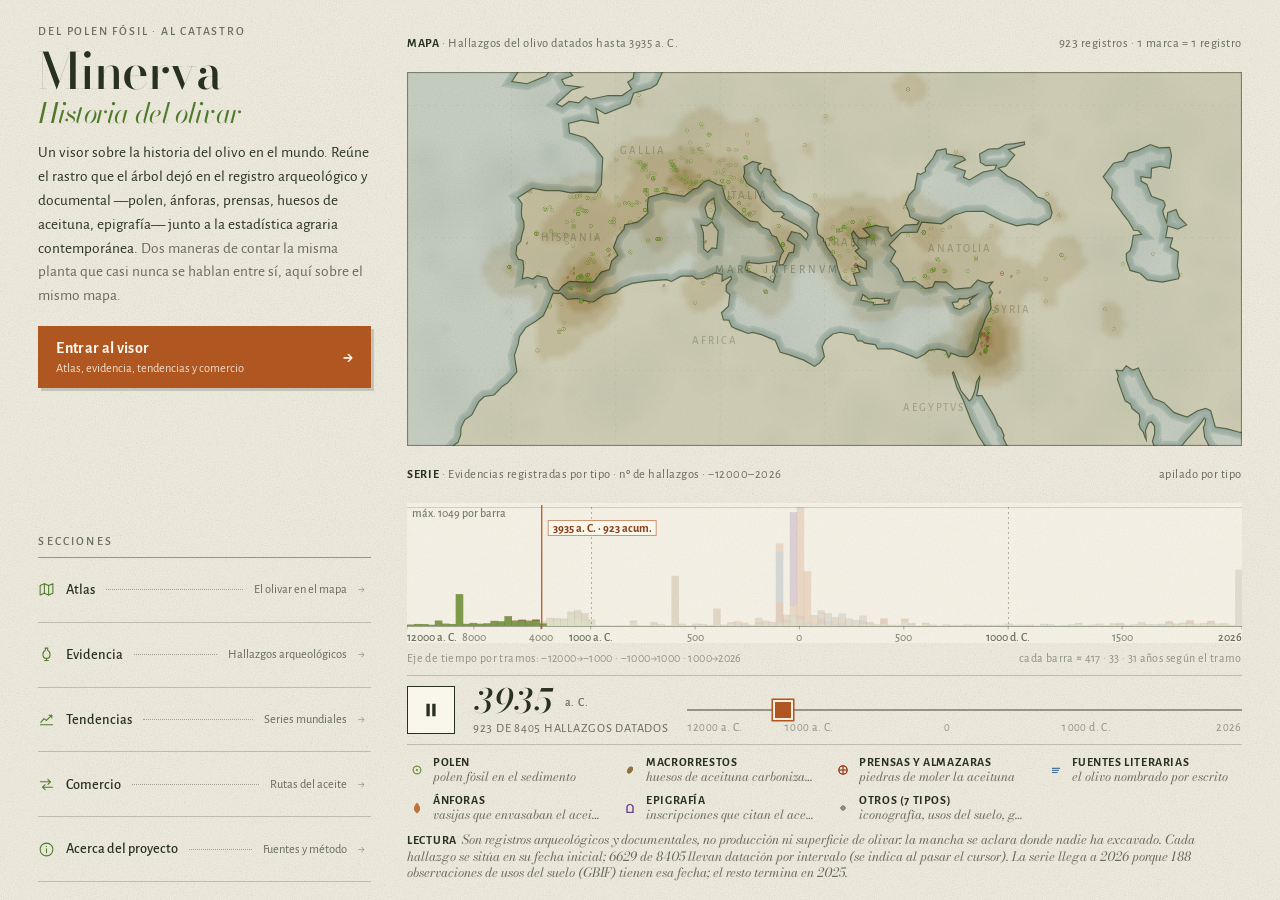
==== index.html @ 72100e59 "Update minerva from OneDrive (sprint visores 2026-09) Co-Authored-By: Claude Opus 5 (1M context) <no" ====
<!DOCTYPE html>
<html lang="es">
<head>
<meta charset="utf-8">
<meta name="viewport" content="width=device-width, initial-scale=1, viewport-fit=cover">
<meta name="robots" content="noindex,nofollow,noarchive">
<meta name="theme-color" content="#f2eee1">
<title>Minerva · Historia del olivar</title>
<link rel="preconnect" href="https://fonts.googleapis.com">
<link rel="preconnect" href="https://fonts.gstatic.com" crossorigin>
<link href="https://fonts.googleapis.com/css2?family=Bodoni+Moda:ital,opsz,wght@0,6..96,400..700;1,6..96,400..700&family=Alegreya+Sans:ital,wght@0,400;0,500;0,700;1,400&display=swap" rel="stylesheet">
<style>
  :root{
    --paper:#f2eee1; --paper2:#f9f6ec;
    --ink:#28311d; --muted:rgba(40,49,29,.68); --faint:rgba(40,49,29,.46);
    --hair:rgba(40,49,29,.22); --hair2:rgba(40,49,29,.44);
    --hoja:#4f7a2a; --oliva-osc:#3c4a1c; --anfora:#b05620; --anfora-dk:#8a3f16; --oro:#c9a227;
    --padx:clamp(18px,3vw,44px); --padt:clamp(14px,2.6vh,30px); --padb:clamp(12px,2vh,22px);
    --display:"Bodoni Moda","Bodoni 72",Didot,"Bodoni MT",Georgia,serif;
    --text:"Alegreya Sans","Gill Sans","Gill Sans MT","Trebuchet MS",Calibri,system-ui,sans-serif;
  }
  *{box-sizing:border-box;border-radius:0}
  html,body{margin:0}
  html{background:var(--paper)}
  body{background:var(--paper);color:var(--ink);font-family:var(--text);font-size:16px;line-height:1.35;
       min-height:100vh;min-height:100dvh;-webkit-font-smoothing:antialiased;-webkit-tap-highlight-color:transparent;
       overflow-x:hidden}
  .paper{position:fixed;inset:0;width:100%;height:100vh;height:100dvh;z-index:0;pointer-events:none}

  /* ── the plate ─────────────────────────────────────────────── */
  .plate{position:relative;z-index:1;min-height:100vh;min-height:100dvh;display:grid;
         grid-template-columns:clamp(300px,26vw,392px) minmax(0,1fr);
         column-gap:clamp(18px,2.8vw,44px);padding:var(--padt) var(--padx) var(--padb)}
  @media (min-width:881px){ .plate{height:100vh;height:100dvh;overflow:hidden} }
  .col{grid-column:1;display:grid;grid-template-rows:auto auto 1fr;row-gap:clamp(12px,2vh,22px);min-height:0}
  .scene-col{grid-column:2;display:grid;grid-template-rows:auto minmax(0,1fr) auto auto auto auto;row-gap:clamp(5px,.9vh,10px);min-height:0}

  .rise{opacity:0;transform:translateY(6px);transition:opacity .55s ease,transform .7s cubic-bezier(.2,.7,.2,1)}
  body.ready .rise{opacity:1;transform:none}
  .rise.d1{transition-delay:.08s}.rise.d2{transition-delay:.16s}.rise.d3{transition-delay:.24s}

  .kicker{font-weight:500;letter-spacing:.15em;text-transform:uppercase;font-size:12px;color:var(--muted);margin:0 0 .7em}
  .kicker i{font-style:normal;color:var(--anfora)}
  h1.title{font-family:var(--display);font-weight:500;font-size:clamp(2.05rem,3.9vw,3.5rem);line-height:.95;
           letter-spacing:-.014em;margin:0;font-variation-settings:"opsz" 96}
  h1.title em{display:block;font-style:italic;font-weight:400;color:var(--hoja);font-size:.56em;line-height:1.04;margin-top:.14em}
  .lede{font-size:clamp(.93rem,1.2vw,1.1rem);line-height:1.55;margin:.85em 0 0;color:var(--ink)}
  .lede .only-wide{color:var(--muted)}

  /* ── the way in: one big door, then the index ───────────────── */
  .cta{display:flex;align-items:center;justify-content:space-between;gap:14px;min-height:56px;
       padding:12px 18px;background:var(--anfora);color:#fbf7ec;text-decoration:none;
       font-weight:600;font-size:clamp(1rem,1.2vw,1.15rem);letter-spacing:.02em;
       box-shadow:3px 3px 0 rgba(40,49,29,.18);transition:background .16s,transform .16s}
  .cta i{font-style:normal;font-size:1.2em;transition:transform .16s}
  .cta:hover,.cta:focus-visible{background:var(--anfora-dk);outline:none}
  .cta:hover i{transform:translateX(3px)}
  .cta:focus-visible{outline:2px solid var(--ink);outline-offset:2px}
  .cta small{display:block;font-weight:400;font-size:.78em;opacity:.85;letter-spacing:0}
  .entrada{min-height:0;display:flex;flex-direction:column;justify-content:flex-end}
  .entrada h2{margin:0 0 8px;font-family:var(--text);font-weight:500;font-size:12px;letter-spacing:.18em;text-transform:uppercase;color:var(--muted)}
  .idx{display:block;border-top:1px solid var(--hair2)}
  .idx a{display:grid;grid-template-columns:17px auto minmax(14px,1fr) auto 13px;align-items:center;gap:11px;
         min-height:clamp(46px,7.2vh,68px);padding:6px 0;color:var(--ink);text-decoration:none;
         border-bottom:1px solid var(--hair);transition:color .16s,padding-left .16s}
  .idx a svg{width:17px;height:17px;stroke:var(--hoja);fill:none;stroke-width:1.5;stroke-linecap:round;stroke-linejoin:round}
  .idx a b{font-weight:500;font-size:clamp(.9rem,1.02vw,1rem);line-height:1.2}
  .idx a s{text-decoration:none;font-weight:400;font-size:12.5px;color:var(--muted);line-height:1.2;text-align:right;white-space:nowrap}
  .idx a u{display:block;height:0;text-decoration:none;border-bottom:1px dotted var(--hair2);opacity:.85}
  .idx a i{font-style:normal;color:var(--hair2);font-size:13px;line-height:1;transition:color .16s,transform .16s}
  .idx a:hover,.idx a:focus-visible{color:var(--anfora);padding-left:5px;outline:none}
  .idx a:hover i{color:var(--anfora);transform:translateX(2px)}
  .idx a:focus-visible{outline:2px solid var(--anfora);outline-offset:2px}

  /* ── the scene: map + series, one canvas ────────────────────── */
  .cap{display:flex;justify-content:space-between;align-items:baseline;gap:12px;min-height:16px;
       font-size:12.5px;letter-spacing:.04em;color:var(--muted);line-height:1.25}
  .cap b{font-weight:600;color:var(--ink);letter-spacing:.06em;text-transform:uppercase;font-size:12px}
  .cap .r{white-space:nowrap;font-variant-numeric:tabular-nums}
  .cap .fix{color:var(--anfora);font-weight:600}
  .scene{position:relative;min-height:0;display:grid;grid-template-rows:minmax(0,1fr) auto auto;row-gap:clamp(5px,.9vh,10px)}
  .scene canvas{position:absolute;inset:0;width:100%;height:100%;display:block;pointer-events:none;mix-blend-mode:multiply}
  .mapbox{position:relative;min-height:0;cursor:crosshair;touch-action:pan-y;z-index:1}
  .mapbox:focus-visible{outline:2px solid var(--anfora);outline-offset:-2px}
  .histbox{position:relative;height:clamp(104px,15.5vh,150px);cursor:crosshair;touch-action:pan-y;z-index:1}
  .axisnote{margin:0;font-size:12px;letter-spacing:.03em;color:var(--faint);line-height:1.3;display:flex;justify-content:space-between;gap:12px;flex-wrap:wrap}

  /* ── the rule of time ───────────────────────────────────────── */
  .timebar{display:grid;grid-template-columns:48px auto minmax(0,1fr);align-items:center;column-gap:clamp(12px,1.4vw,22px);
           border-top:1px solid var(--hair);padding-top:clamp(6px,1vh,10px)}
  .play{width:48px;height:48px;border:1.5px solid var(--ink);background:var(--paper2);color:var(--ink);cursor:pointer;
        display:grid;place-items:center;padding:0;transition:background .15s,color .15s}
  .play svg{width:20px;height:20px;fill:currentColor}
  .play:hover,.play:focus-visible{background:var(--ink);color:var(--paper);outline:none}
  .play:focus-visible{outline:2px solid var(--anfora);outline-offset:2px}
  .play .ic-pause{display:none}
  body.playing .play .ic-play{display:none}
  body.playing .play .ic-pause{display:block}
  .clock{line-height:1;min-width:0}
  .clock .yr{font-family:var(--display);font-weight:500;font-style:italic;font-size:clamp(1.7rem,2.6vw,2.7rem);
             color:var(--ink);font-variation-settings:"opsz" 72;display:block;font-variant-numeric:tabular-nums;white-space:nowrap}
  .clock .yr small{font-style:normal;font-family:var(--text);font-weight:500;font-size:max(.34em,12px);letter-spacing:.08em;margin-left:.3em;color:var(--muted);vertical-align:.55em}
  .clock .n{display:block;font-size:12.5px;letter-spacing:.06em;text-transform:uppercase;color:var(--muted);margin-top:5px;white-space:nowrap;font-variant-numeric:tabular-nums}
  .slider{position:relative;height:48px;display:grid;align-items:center;min-width:0}
  input[type=range]{-webkit-appearance:none;appearance:none;width:100%;height:44px;background:transparent;margin:0;cursor:pointer;outline:none}
  input[type=range]::-webkit-slider-runnable-track{height:2px;background:var(--hair2)}
  input[type=range]::-moz-range-track{height:2px;background:var(--hair2)}
  input[type=range]::-webkit-slider-thumb{-webkit-appearance:none;width:20px;height:20px;margin-top:-9px;background:var(--anfora);border:2px solid var(--paper);box-shadow:0 0 0 1.5px var(--anfora);cursor:grab}
  input[type=range]::-moz-range-thumb{width:16px;height:16px;background:var(--anfora);border:2px solid var(--paper);box-shadow:0 0 0 1.5px var(--anfora);cursor:grab}
  input[type=range]:focus-visible::-webkit-slider-thumb{box-shadow:0 0 0 3px var(--ink)}
  .slider .tk{position:absolute;left:0;right:0;bottom:1px;height:12px;pointer-events:none;font-size:12px;color:var(--faint);letter-spacing:.03em;font-variant-numeric:tabular-nums}
  .slider .tk span{position:absolute;transform:translateX(-50%);white-space:nowrap;line-height:1}
  .slider .tk span:first-child{transform:none}
  .slider .tk span:last-child{transform:translateX(-100%)}

  /* ── the key ────────────────────────────────────────────────── */
  .key{display:grid;grid-template-columns:repeat(4,minmax(0,1fr));gap:clamp(4px,.7vh,8px) clamp(10px,1.4vw,22px);
       border-top:1px solid var(--hair);padding-top:clamp(6px,1vh,10px)}
  .ky{display:grid;grid-template-columns:18px minmax(0,1fr);grid-template-rows:auto auto;column-gap:7px;align-items:center;
      min-width:0;cursor:pointer;padding:2px 4px 2px 2px;margin:-2px -4px -2px -2px;border:1px solid transparent;
      transition:border-color .15s,background .15s;min-height:34px;user-select:none}
  .ky canvas{width:18px;height:18px;grid-column:1;grid-row:1 / span 2;display:block}
  .ky b{grid-column:2;grid-row:1;font-weight:600;font-size:12px;letter-spacing:.05em;text-transform:uppercase;color:var(--ink);
        line-height:1.25;white-space:nowrap;overflow:hidden;text-overflow:ellipsis;transition:color .15s}
  .ky em{grid-column:2;grid-row:2;font-family:var(--display);font-style:italic;font-weight:400;font-size:clamp(.78rem,.9vw,.88rem);
         color:var(--muted);line-height:1.2;font-variation-settings:"opsz" 11;white-space:nowrap;overflow:hidden;text-overflow:ellipsis}
  .ky:hover b,.ky.fix b{color:var(--anfora)}
  .ky.fix{border-color:var(--anfora);background:rgba(176,86,32,.07)}
  .ky.dim{opacity:.42}
  .ky:focus-visible{outline:2px solid var(--anfora);outline-offset:1px}
  .note{margin:0;font-family:var(--display);font-style:italic;font-weight:400;font-size:clamp(.8rem,.9vw,.9rem);
        color:var(--muted);line-height:1.3;font-variation-settings:"opsz" 11}
  .note b{font-style:normal;font-family:var(--text);font-weight:600;font-size:12px;letter-spacing:.06em;text-transform:uppercase;color:var(--ink);margin-right:.4em}

  /* ── the card that reads what the cursor is over ────────────── */
  .tip{position:fixed;z-index:9;pointer-events:none;max-width:min(272px,78vw);background:rgba(249,246,236,.98);border:1px solid var(--hair2);
       padding:8px 11px 9px;box-shadow:2px 2px 0 rgba(40,49,29,.09);opacity:0;transition:opacity .12s ease;top:0;left:0;will-change:transform}
  .tip.on{opacity:1}
  .tip .tn{display:flex;align-items:center;gap:6px;font-weight:600;font-size:12.5px;letter-spacing:.06em;text-transform:uppercase;color:var(--ink);line-height:1.2}
  .tip .tn i{width:10px;height:10px;display:inline-block;flex:none}
  .tip.plain .tn{text-transform:none;letter-spacing:.02em;font-size:13px}
  .tip .tf{display:block;font-family:var(--display);font-style:italic;font-size:1.12rem;line-height:1.15;margin-top:4px;color:var(--oliva-osc);font-variation-settings:"opsz" 24}
  .tip .td{display:block;font-size:12.5px;color:var(--muted);margin-top:4px;line-height:1.32}
  .tip .tx{display:block;font-size:12px;color:var(--anfora);margin-top:5px;letter-spacing:.04em}

  .cta-fixed{display:none}
  .hint{margin:0;font-size:12px;letter-spacing:.08em;text-transform:uppercase;color:var(--faint);white-space:nowrap;
        opacity:0;transition:opacity .6s ease .3s}
  body.done .hint{opacity:1}
  body.touched .hint{opacity:0;transition:opacity .25s ease}

  /* ── the phone: title, scene, time, a fixed door, the index ─── */
  @media (max-width:880px){
    body{overflow-x:hidden;overflow-y:auto}
    .plate{display:grid;grid-template-columns:minmax(0,1fr);height:auto;row-gap:0;
           padding:calc(var(--padt) + env(safe-area-inset-top,0px)) 16px calc(88px + env(safe-area-inset-bottom,0px))}
    .col,.scene-col{display:contents}
    header{order:1;margin-bottom:12px}
    #capmap{order:2}.scene{order:3}.axisnote{order:4}.timebar{order:5}.key{order:6}.note{order:7}.entrada{order:8}
    h1.title{font-size:clamp(1.9rem,8.4vw,2.6rem)}
    .lede{font-size:.9rem;line-height:1.42;margin-top:.5em}
    .only-wide{display:none}
    .cta{display:none}
    .cta-fixed{display:flex;position:fixed;left:0;right:0;bottom:0;z-index:8;margin:0;
               padding:10px 16px calc(10px + env(safe-area-inset-bottom,0px));background:linear-gradient(rgba(242,238,225,0),var(--paper) 40%)}
    .cta-fixed a{flex:1;display:flex;align-items:center;justify-content:space-between;min-height:52px;padding:12px 18px;
                 background:var(--anfora);color:#fbf7ec;text-decoration:none;font-weight:600;font-size:1.05rem;box-shadow:3px 3px 0 rgba(40,49,29,.18)}
    .cta-fixed a:focus-visible{outline:2px solid var(--ink);outline-offset:2px}
    .scene{display:block;min-height:52vh}
    .mapbox{height:37vh;min-height:230px}
    .histbox{height:15vh;min-height:96px;margin-top:6px}
    .cap{margin:6px 0 4px}
    .cap .r{white-space:normal}
    .timebar{grid-template-columns:48px auto;grid-template-rows:auto auto;margin-top:10px}
    .timebar .slider{grid-column:1 / span 2}
    .clock .yr{font-size:1.9rem}
    .key{grid-template-columns:repeat(2,minmax(0,1fr));gap:4px 10px;margin-top:8px}
    .ky{min-height:44px}
    .entrada{margin-top:18px}
    .entrada h2{display:block}
    .idx a{min-height:46px;padding:4px 0;grid-template-columns:17px 1fr 13px}
    .idx a s,.idx a u{display:none}
    .hint{display:none}
    .slider .tk span.mid{display:none}
    .cap{display:block}
    .cap .r{display:block;margin-top:2px}
  }
  @media (max-height:560px) and (min-width:881px){
    .kicker{display:none}
    h1.title{font-size:clamp(1.5rem,4.4vh,2.1rem)}
    .lede{font-size:.82rem;line-height:1.34}
    .idx a{min-height:34px;padding:3px 0;grid-template-columns:17px 1fr 13px}
    .idx a s,.idx a u{display:none}
    .histbox{height:84px}
    .note{display:none}
  }
  @media (prefers-reduced-motion:reduce){
    .rise,.tip,.hint,.cta,.ky{transition:none}
  }
</style>
</head>
<body>

<svg class="paper" aria-hidden="true" xmlns="http://www.w3.org/2000/svg">
  <defs>
    <filter id="grain" x="0" y="0" width="100%" height="100%" color-interpolation-filters="sRGB">
      <feTurbulence type="fractalNoise" baseFrequency="0.88" numOctaves="2" seed="33" stitchTiles="stitch" result="n"/>
      <feColorMatrix in="n" type="saturate" values="0" result="g"/>
      <feComponentTransfer in="g"><feFuncA type="linear" slope="0.16"/></feComponentTransfer>
    </filter>
  </defs>
  <rect width="100%" height="100%" fill="#f2eee1"/>
  <rect width="100%" height="100%" filter="url(#grain)"/>
</svg>

<main class="plate">
  <div class="col">
    <header>
      <p class="kicker rise">Del polen fósil <i>·</i> al catastro</p>
      <h1 class="title rise">Minerva<em>Historia del olivar</em></h1>
      <p class="lede rise d1">Un visor sobre la historia del olivo en el mundo. Reúne el rastro que el árbol dejó en el registro arqueológico y documental &mdash;polen, ánforas, prensas, huesos de aceituna, epigrafía&mdash; junto a la estadística agraria contemporánea.<span class="only-wide"> Dos maneras de contar la misma planta que casi nunca se hablan entre sí, aquí sobre el mismo mapa.</span></p>
    </header>

    <a class="cta rise d1" href="visor.html" id="cta"><span>Entrar al visor<small>Atlas, evidencia, tendencias y comercio</small></span><i aria-hidden="true">&#8594;</i></a>

    <nav class="entrada rise d2" aria-label="Secciones del visor">
      <h2>Secciones</h2>
      <div class="idx">
        <a href="visor.html?v=atlas">
          <svg viewBox="0 0 24 24" aria-hidden="true"><path d="M9 4 3 6.4v13.2L9 17.2l6 2.4 6-2.4V4l-6 2.4z"/><path d="M9 4v13.2M15 6.4v13.2"/></svg>
          <b>Atlas</b><u aria-hidden="true"></u><s>El olivar en el mapa</s><i aria-hidden="true">&#8594;</i></a>
        <a href="visor.html?v=evidence">
          <svg viewBox="0 0 24 24" aria-hidden="true"><path d="M10 3h4l-.6 2.6C15.6 7 17 9.3 17 11.9c0 3.2-2.2 5.6-5 5.6s-5-2.4-5-5.6c0-2.6 1.4-4.9 3.6-6.3z"/><path d="M9.4 20.6h5.2"/><path d="M12 17.5v3.1"/></svg>
          <b>Evidencia</b><u aria-hidden="true"></u><s>Hallazgos arqueológicos</s><i aria-hidden="true">&#8594;</i></a>
        <a href="visor.html?v=trend">
          <svg viewBox="0 0 24 24" aria-hidden="true"><path d="M3.5 19.5h17"/><path d="M4 16l4.5-5.2 3.4 2.6L19.5 6"/><path d="M15.6 6h3.9v3.9"/></svg>
          <b>Tendencias</b><u aria-hidden="true"></u><s>Series mundiales</s><i aria-hidden="true">&#8594;</i></a>
        <a href="visor.html?v=bilateral">
          <svg viewBox="0 0 24 24" aria-hidden="true"><path d="M3.5 8.2h14"/><path d="M14 4.7l3.5 3.5L14 11.7"/><path d="M20.5 15.8h-14"/><path d="M10 12.3 6.5 15.8 10 19.3"/></svg>
          <b>Comercio</b><u aria-hidden="true"></u><s>Rutas del aceite</s><i aria-hidden="true">&#8594;</i></a>
        <a href="visor.html?about=1">
          <svg viewBox="0 0 24 24" aria-hidden="true"><circle cx="12" cy="12" r="9"/><path d="M12 11v5.5M12 7.6h.01"/></svg>
          <b>Acerca del proyecto</b><u aria-hidden="true"></u><s>Fuentes y método</s><i aria-hidden="true">&#8594;</i></a>
      </div>
    </nav>
  </div>

  <div class="scene-col">
    <p class="cap" id="capmap"><span><b>Mapa</b> · <span id="capmap-t">Hallazgos del olivo datados hasta 12000 a. C.</span></span><span class="r" id="capmap-r">1 marca = 1 registro</span></p>
    <div class="scene" id="scene">
      <canvas id="c" aria-hidden="true"></canvas>
      <div class="mapbox" id="mapbox" tabindex="0" role="img" aria-label="Mapa del Mediterráneo con los hallazgos arqueológicos del olivo datados hasta el año seleccionado"></div>
      <p class="cap" id="caphist"><span><b>Serie</b> · <span id="caphist-t">Evidencias registradas por tipo · nº de hallazgos · −12000–2026</span></span><span class="r" id="caphist-r">apilado por tipo</span></p>
      <div class="histbox" id="histbox" role="img" aria-label="Histograma de hallazgos por tipo a lo largo del tiempo"></div>
    </div>
    <p class="axisnote"><span id="axisnote-l">Eje de tiempo por tramos: −12000→−1000 · −1000→1000 · 1000→2026</span><span id="axisnote-r"></span></p>
    <div class="timebar">
      <button class="play" id="play" type="button" aria-label="Reproducir o pausar el recorrido por el tiempo">
        <svg class="ic-play" viewBox="0 0 24 24" aria-hidden="true"><path d="M7 4.5v15l12-7.5z"/></svg>
        <svg class="ic-pause" viewBox="0 0 24 24" aria-hidden="true"><path d="M6.5 4.5h4v15h-4zM13.5 4.5h4v15h-4z"/></svg>
      </button>
      <div class="clock" aria-live="off">
        <span class="yr" id="yr">12000 <small>a. C.</small></span>
        <span class="n" id="cnt">0 hallazgos datados</span>
      </div>
      <div class="slider">
        <input type="range" id="range" min="0" max="2000" step="1" value="0" aria-label="Año">
        <div class="tk" id="ticks" aria-hidden="true"></div>
      </div>
    </div>
    <div class="key" id="key" role="list" aria-label="Tipos de evidencia"></div>
    <p class="note" id="note"></p>
  </div>
</main>

<div class="cta-fixed"><a href="visor.html">Entrar al visor <span aria-hidden="true">&#8594;</span></a></div>
<div class="tip" id="tip" aria-hidden="true"><span class="tn"><i></i><span></span></span><span class="tf"></span><span class="td"></span><span class="tx"></span></div>

<script src="portada/minerva-ev6.js"></script>
<script src="portada/minerva-ev6-sites.js"></script>
<script>
(function(){
'use strict';
var body=document.body, $=function(id){ return document.getElementById(id); };
requestAnimationFrame(function(){ body.classList.add('ready'); });
var E=window.MINERVA_EV6, SITES=window.MINERVA_EV6_SITES||[];
if(!E||!E.enc){ body.classList.add('done'); return; }

/* ---------- helpers ---------- */
var TAU=Math.PI*2, NF=new Intl.NumberFormat('es-ES');
function clamp01(v){ return v<0?0:v>1?1:v; }
function yrTxt(y){ y=Math.round(y); return y<0?(-y)+' a. C.':y===0?'año 0':y+' d. C.'; }
function yrHtml(y){ y=Math.round(y); return (y<0?-y:y)+' <small>'+(y<0?'a. C.':'d. C.')+'</small>'; }
function rangeTxt(a,b){ if(a===b) return yrTxt(a); if((a<0)===(b<0)) return 'entre '+Math.abs(a)+' y '+yrTxt(b); return 'entre '+yrTxt(a)+' y '+yrTxt(b); }
function hex(h){ return [parseInt(h.substr(1,2),16),parseInt(h.substr(3,2),16),parseInt(h.substr(5,2),16)]; }
function rgba(c,a){ return 'rgba('+c[0]+','+c[1]+','+c[2]+','+a.toFixed(3)+')'; }
var SEED=33;
function mulberry(s){var a=s>>>0;return function(){a=(a+0x6D2B79F5)>>>0;var t=a;t=Math.imul(t^(t>>>15),t|1);t^=t+Math.imul(t^(t>>>7),t|61);return((t^(t>>>14))>>>0)/4294967296;};}
function hash2(ix,iy){var h=Math.imul(ix,374761393)^Math.imul(iy,668265263)^Math.imul(SEED+1,1442695041);h=Math.imul(h^(h>>>13),1274126177);return((h^(h>>>16))>>>0)/4294967296;}
function sm(t){return t*t*(3-2*t);}
function noise2(x,y){var ix=Math.floor(x),iy=Math.floor(y),fx=x-ix,fy=y-iy;var a=hash2(ix,iy),b=hash2(ix+1,iy),c=hash2(ix,iy+1),d=hash2(ix+1,iy+1);var ux=sm(fx),uy=sm(fy);return (a*(1-ux)+b*ux)*(1-uy)+(c*(1-ux)+d*ux)*uy;}

/* ---------- decode the finds (sorted by first date) ---------- */
var B36='0123456789abcdefghijklmnopqrstuvwxyz', IDX={};
for(var bi=0;bi<36;bi++) IDX[B36.charAt(bi)]=bi;
var STR=E.enc.data, REC=E.enc.rec, NP=STR.length/REC|0;
function dec(at,w){ var v=0; for(var i=0;i<w;i++) v=v*36+IDX[STR.charAt(at+i)]; return v; }
var pT=new Uint8Array(NP), pLo=new Float32Array(NP), pLa=new Float32Array(NP), pY0=new Int32Array(NP), pY1=new Int32Array(NP), pS=new Int32Array(NP), pC=new Int16Array(NP);
for(var i=0;i<NP;i++){
  var o=i*REC;
  pT[i]=dec(o,1); pLo[i]=dec(o+1,2)/10+E.win[0]; pLa[i]=dec(o+3,2)/10+E.win[2];
  pY0[i]=dec(o+5,3)-12000; pY1[i]=dec(o+8,3)-12000; pS[i]=dec(o+11,3);
  pC[i]=(STR.substr(o+14,2)==='zz')?-1:dec(o+14,2);
}
var TY=E.types, NT=TY.length, TCOL=TY.map(function(t){ return hex(t.color); });
var Y0=E.date_min, Y1=E.date_max;
var GLOSS={pollen:'polen fósil en el sedimento',amphora:'vasijas que envasaban el aceite',olive_press:'piedras de moler la aceituna',
  macroremains:'huesos de aceituna carbonizados',literary:'el olivo nombrado por escrito',epigraphy:'inscripciones que citan el aceite',
  iconography:'el olivo pintado o esculpido',genetic:'ADN de los olivos vivos',isotope:'grasa leída en la química',
  modern_landuse:'olivar en el mapa actual',land_register:'olivos contados por el fisco',ethnographic:'memoria oral del olivar',remote_sensing:'olivar visto desde el aire'};

/* the key: the six kinds that carry the map, in order of first appearance, and "the rest" */
var byN=TY.map(function(t,k){ return {k:k,t:t}; }).filter(function(o){ return o.t.n_win>0; }).sort(function(a,b){ return b.t.n_win-a.t.n_win; });
var firstOf=new Int32Array(NT).fill(-1);
for(var p=0;p<NP;p++) if(firstOf[pT[p]]<0) firstOf[pT[p]]=p;
var keyOrder=byN.slice(0,6).sort(function(a,b){ return firstOf[a.k]-firstOf[b.k]; });
var stackOf=new Int8Array(NT).fill(-1);
keyOrder.forEach(function(o,si){ stackOf[o.k]=si; });
var NSK=keyOrder.length+1, REST=NSK-1;
var restTypes=byN.slice(6), nRest=0; restTypes.forEach(function(o){ nRest+=o.t.n_win; });
var SKCOL=keyOrder.map(function(o){ return hex(o.t.color); }); SKCOL.push([122,120,104]);
function skOf(i){ var s=stackOf[pT[i]]; return s<0?REST:s; }

/* ---------- the clock: three stretches of unequal length on one rule ---------- */
var BR=[-12000,-1000,1000,2026], WU=[0.22,0.50,0.28], U0=[0,0.22,0.72,1];
function tpos(y){
  if(y<=BR[0]) return 0; if(y>=BR[3]) return 1;
  for(var i=0;i<3;i++) if(y<=BR[i+1]) return U0[i]+WU[i]*(y-BR[i])/(BR[i+1]-BR[i]);
  return 1;
}
function tinv(u){
  if(u<=0) return BR[0]; if(u>=1) return BR[3];
  for(var i=0;i<3;i++) if(u<=U0[i+1]) return BR[i]+(u-U0[i])/WU[i]*(BR[i+1]-BR[i]);
  return BR[3];
}
var NB=120, binOf=new Int16Array(NP), binAll=new Int32Array(NB*NSK), binMax=0;
for(i=0;i<NP;i++){ var b=Math.min(NB-1,Math.floor(tpos(pY0[i])*NB)); binOf[i]=b; binAll[b*NSK+skOf(i)]++; }
for(b=0;b<NB;b++){ var s=0; for(var k=0;k<NSK;k++) s+=binAll[b*NSK+k]; if(s>binMax) binMax=s; }
var barYears=[Math.round((BR[1]-BR[0])/(NB*WU[0])),Math.round((BR[2]-BR[1])/(NB*WU[1])),Math.round((BR[3]-BR[2])/(NB*WU[2]))];
$('axisnote-r').textContent='cada barra ≈ '+barYears[0]+' · '+barYears[1]+' · '+barYears[2]+' años según el tramo';
var TICKS=[{y:-12000,l:'12000 a. C.',m:1},{y:-8000,l:'8000'},{y:-4000,l:'4000'},{y:-1000,l:'1000 a. C.',m:1},{y:-500,l:'500'},{y:0,l:'0'},{y:500,l:'500'},{y:1000,l:'1000 d. C.',m:1},{y:1500,l:'1500'},{y:2026,l:'2026',m:1}];
(function(){ var h=''; TICKS.forEach(function(t){ if(!t.m&&t.y!==0) return; h+='<span style="left:'+(tpos(t.y)*100).toFixed(2)+'%"'+((t.y===-1000||t.y===1000)?' class="mid"':'')+'>'+t.l+'</span>'; }); $('ticks').innerHTML=h; })();
function cursorFor(y){ var lo=0,hi=NP; while(lo<hi){ var m=(lo+hi)>>1; if(pY0[m]<=y) lo=m+1; else hi=m; } return lo; }

/* ---------- state ---------- */
var uNow=0, year=Y0, cursor=0, playing=false, finished=false, intro=true;
var reduced=!!(window.matchMedia&&window.matchMedia('(prefers-reduced-motion: reduce)').matches);
var coarse=!!(window.matchMedia&&window.matchMedia('(pointer:coarse)').matches);
var fix=null;            /* {kind:'type'|'rest'|'zone', k, list:Int32Array asc, in:Uint8Array, name, px,py,r} */
var hover=-1, hoverN=0, hoverBin=-1;
var DUR=7.0;             /* seconds for the whole rule */

/* ---------- canvas and layers ---------- */
var DPR=Math.min(2,window.devicePixelRatio||1);
var CV=$('c'), X=CV.getContext('2d'), sceneEl=$('scene'), mapEl=$('mapbox'), histEl=$('histbox');
function offs(w,h,ox,oy){ var c=document.createElement('canvas'); c.width=Math.max(1,Math.round(w*DPR)); c.height=Math.max(1,Math.round(h*DPR));
  var x=c.getContext('2d'); x.setTransform(DPR,0,0,DPR,-ox*DPR,-oy*DPR); return {c:c,x:x,w:w,h:h}; }
var Lmap=null,Lpts=null,Loil=null, W=0,H=0, frame0={x:0,y:0,w:1,h:1}, hist={x:0,y:0,w:1,h:1}, proj, kDeg=1, scale=1, ptR=2, clipWin=null;
var COS=Math.cos(38*Math.PI/180), sx=new Float32Array(NP), sy=new Float32Array(NP);
var MAR=[124,150,137], TIERRA=[216,199,160], COSTA=[62,76,38], TINTA=[46,56,30], OIL=[150,106,20];

/* the stain: a density field, one gaussian drop per find (added forward, subtracted backward) */
var CELL=5,gw=1,gh=1,dens=null,nmul=null,fcv=null,fctx=null,fimg=null,fdat=null,KR=5,kern=null;
var LV=[1.0,9.0,34.0,110.0], AL=[0.14,0.28,0.45,0.63];
var blurOK=(function(){ var t=document.createElement('canvas').getContext('2d'); t.filter='blur(2px)'; return t.filter!=='none'; })();
function buildField(){
  CELL=Math.max(3,Math.min(6,Math.round(frame0.w/170)));
  gw=Math.ceil(frame0.w/CELL)+2; gh=Math.ceil(frame0.h/CELL)+2;
  dens=new Float32Array(gw*gh); nmul=new Float32Array(gw*gh);
  for(var y=0;y<gh;y++) for(var x=0;x<gw;x++){
    var n=0.54*noise2(x*0.085,y*0.085)+0.31*noise2(x*0.215+31,y*0.215+17)+0.15*noise2(x*0.56+7,y*0.56+3);
    nmul[y*gw+x]=0.64+0.80*n; }
  var sig=Math.max(1.8,12.0/CELL); KR=Math.max(3,Math.round(sig*2.6));
  var kw=KR*2+1; kern=new Float32Array(kw*kw);
  for(var ky=-KR;ky<=KR;ky++) for(var kx=-KR;kx<=KR;kx++) kern[(ky+KR)*kw+(kx+KR)]=Math.exp(-(kx*kx+ky*ky)/(2*sig*sig));
  fcv=document.createElement('canvas'); fcv.width=gw; fcv.height=gh; fctx=fcv.getContext('2d'); fimg=fctx.createImageData(gw,gh); fdat=fimg.data;
  for(var q=0;q<gw*gh;q++){ fdat[q*4]=OIL[0]; fdat[q*4+1]=OIL[1]; fdat[q*4+2]=OIL[2]; fdat[q*4+3]=0; }
}
function splat(i,sign){
  var cx=Math.round((sx[i]-frame0.x)/CELL)+1, cy=Math.round((sy[i]-frame0.y)/CELL)+1;
  if(cx<-KR||cy<-KR||cx>gw+KR||cy>gh+KR) return;
  var kw=KR*2+1, x0=Math.max(0,cx-KR), x1=Math.min(gw-1,cx+KR), y0=Math.max(0,cy-KR), y1=Math.min(gh-1,cy+KR), x,y;
  for(y=y0;y<=y1;y++){ var ro=y*gw, ko=(y-cy+KR)*kw-cx+KR; for(x=x0;x<=x1;x++) dens[ro+x]+=sign*kern[ko+x]; }
}
var oilDirty=true;
function paintOil(){
  oilDirty=false;
  var n=gw*gh,q,d;
  for(q=0;q<n;q++){ d=dens[q]; if(d<=0.001){ fdat[q*4+3]=0; continue; } d*=nmul[q];
    fdat[q*4+3]=((d<LV[0]?0:d<LV[1]?AL[0]:d<LV[2]?AL[1]:d<LV[3]?AL[2]:AL[3])*255)|0; }
  fctx.putImageData(fimg,0,0);
  var g=Loil.x; g.clearRect(frame0.x,frame0.y,frame0.w,frame0.h); g.save();
  g.imageSmoothingEnabled=true; g.imageSmoothingQuality='high';
  if(blurOK) g.filter='blur('+(CELL*0.45).toFixed(2)+'px)';
  g.drawImage(fcv,frame0.x-CELL,frame0.y-CELL,gw*CELL,gh*CELL); g.filter='none'; g.restore();
}

/* one glyph per kind of evidence, drawn by code */
function drawGlyph(g,kind,col,S){
  var m=S/2,u=S*0.30; g.save(); g.translate(m,m);
  g.strokeStyle=rgba(col,0.92); g.fillStyle=rgba(col,0.84); g.lineWidth=Math.max(1,S*0.065);
  if(kind==='pollen'){ g.beginPath(); g.arc(0,0,u*0.72,0,TAU); g.stroke(); g.beginPath(); g.arc(0,0,u*0.20,0,TAU); g.fill(); }
  else if(kind==='amphora'){ g.beginPath(); g.moveTo(0,-u); g.bezierCurveTo(u*0.85,-u*0.15,u*0.62,u*0.62,0,u); g.bezierCurveTo(-u*0.62,u*0.62,-u*0.85,-u*0.15,0,-u); g.closePath(); g.fill(); }
  else if(kind==='olive_press'){ g.beginPath(); g.arc(0,0,u*0.78,0,TAU); g.stroke(); g.beginPath(); g.moveTo(-u*0.78,0); g.lineTo(u*0.78,0); g.moveTo(0,-u*0.78); g.lineTo(0,u*0.78); g.stroke(); }
  else if(kind==='macroremains'){ g.beginPath(); g.ellipse(0,0,u*0.48,u*0.72,0.5,0,TAU); g.fill(); }
  else if(kind==='literary'){ g.lineWidth=Math.max(1,S*0.058); g.beginPath(); g.moveTo(-u*0.75,-u*0.35); g.lineTo(u*0.75,-u*0.35); g.moveTo(-u*0.75,u*0.05); g.lineTo(u*0.55,u*0.05); g.moveTo(-u*0.75,u*0.45); g.lineTo(u*0.30,u*0.45); g.stroke(); }
  else if(kind==='epigraphy'){ g.beginPath(); g.moveTo(-u*0.55,u*0.8); g.lineTo(-u*0.55,-u*0.35); g.quadraticCurveTo(0,-u*0.95,u*0.55,-u*0.35); g.lineTo(u*0.55,u*0.8); g.closePath(); g.stroke(); }
  else if(kind==='genetic'){ g.beginPath(); for(var q=0;q<6;q++){ var a=q/6*TAU-Math.PI/2, x=Math.cos(a)*u*0.78, y=Math.sin(a)*u*0.78; if(q===0) g.moveTo(x,y); else g.lineTo(x,y); } g.closePath(); g.stroke(); }
  else if(kind==='isotope'){ g.beginPath(); g.moveTo(0,-u*0.85); g.lineTo(u*0.7,0); g.lineTo(0,u*0.85); g.lineTo(-u*0.7,0); g.closePath(); g.stroke(); }
  else if(kind==='iconography'){ g.beginPath(); g.moveTo(0,-u*0.85); g.lineTo(u*0.7,0); g.lineTo(0,u*0.85); g.lineTo(-u*0.7,0); g.closePath(); g.fill(); }
  else if(kind==='modern_landuse'){ g.strokeRect(-u*0.72,-u*0.72,u*1.44,u*1.44); g.lineWidth=Math.max(.8,S*0.04); g.beginPath(); g.moveTo(-u*0.72,0); g.lineTo(u*0.72,0); g.moveTo(0,-u*0.72); g.lineTo(0,u*0.72); g.stroke(); }
  else if(kind==='land_register'){ g.strokeRect(-u*0.66,-u*0.66,u*1.32,u*1.32); }
  else if(kind==='rest'){ g.beginPath(); g.arc(0,0,u*0.5,0,TAU); g.fill(); }
  else { g.lineWidth=Math.max(1,S*0.062); g.beginPath(); g.moveTo(-u*0.62,-u*0.62); g.lineTo(u*0.62,u*0.62); g.moveTo(u*0.62,-u*0.62); g.lineTo(-u*0.62,u*0.62); g.stroke(); }
  g.restore();
}
var GS=26, glyphs=[];
for(var t2=0;t2<NT;t2++){ var gc=document.createElement('canvas'); gc.width=gc.height=GS; drawGlyph(gc.getContext('2d'),TY[t2].k,TCOL[t2],GS); glyphs.push(gc); }

/* the key, drawn in the very ink of the marks it explains */
var keyEl=$('key'), chips=[];
function addChip(kind,label,gloss,col,n,fixKind,k){
  var s=document.createElement('span'); s.className='ky'; s.setAttribute('role','listitem'); s.tabIndex=0;
  var lc=document.createElement('canvas'); lc.width=lc.height=40; drawGlyph(lc.getContext('2d'),kind,col,40);
  var b=document.createElement('b'); b.textContent=label; var em=document.createElement('em'); em.textContent=gloss;
  s.appendChild(lc); s.appendChild(b); s.appendChild(em); keyEl.appendChild(s);
  chips.push({el:s,kind:fixKind,k:k,label:label,gloss:gloss,n:n,col:col});
}
keyOrder.forEach(function(o){ addChip(o.t.k,o.t.label,GLOSS[o.t.k]||'',TCOL[o.k],o.t.n_win,'type',o.k); });
addChip('rest','Otros ('+restTypes.length+' tipos)',restTypes.map(function(o){ return o.t.label.toLowerCase(); }).join(', '),SKCOL[REST],nRest,'rest',-1);
$('note').innerHTML='<b>Lectura</b>Son registros arqueológicos y documentales, no producción ni superficie de olivar: la mancha se aclara donde nadie ha excavado. '+
  'Cada hallazgo se sitúa en su fecha inicial; '+NF.format(E.n_interval)+' de '+NF.format(NP)+' llevan datación por intervalo (se indica al pasar el cursor). '+
  'La serie llega a '+Y1+' porque '+NF.format(E.date_max_note.match(/: (\d+) registros/)[1])+' observaciones de usos del suelo (GBIF) tienen esa fecha; el resto termina en 2025.';

/* ---------- layout ---------- */
var cellPx=14, gcw=1, gch=1, gStart=null, gItems=null;
function buildGrid(){
  gcw=Math.ceil(frame0.w/cellPx)+1; gch=Math.ceil(frame0.h/cellPx)+1;
  var n=gcw*gch, cnt=new Int32Array(n+1), cell=new Int32Array(NP), i, c;
  for(i=0;i<NP;i++){ var cx=Math.floor((sx[i]-frame0.x)/cellPx), cy=Math.floor((sy[i]-frame0.y)/cellPx);
    if(cx<0||cy<0||cx>=gcw||cy>=gch){ cell[i]=-1; continue; } c=cy*gcw+cx; cell[i]=c; cnt[c+1]++; }
  for(c=0;c<n;c++) cnt[c+1]+=cnt[c];
  gStart=cnt; gItems=new Int32Array(cnt[n]); var fill=cnt.slice(0,n);
  for(i=0;i<NP;i++){ c=cell[i]; if(c>=0) gItems[fill[c]++]=i; }
}
function relayout(){
  var r=sceneEl.getBoundingClientRect();
  W=Math.max(1,Math.round(r.width)); H=Math.max(1,Math.round(r.height));
  CV.width=Math.round(W*DPR); CV.height=Math.round(H*DPR); X.setTransform(DPR,0,0,DPR,0,0);
  var mb=mapEl.getBoundingClientRect(), hb=histEl.getBoundingClientRect();
  frame0={x:Math.round(mb.left-r.left),y:Math.round(mb.top-r.top),w:Math.max(40,Math.round(mb.width)),h:Math.max(40,Math.round(mb.height))};
  hist={x:Math.round(hb.left-r.left),y:Math.round(hb.top-r.top),w:Math.max(40,Math.round(hb.width)),h:Math.max(24,Math.round(hb.height))};
  clipWin=new Path2D(); clipWin.rect(frame0.x,frame0.y,frame0.w,frame0.h);
  var winW=(E.win[1]-E.win[0])*COS, winH=E.win[3]-E.win[2];
  var k=Math.max(frame0.h/winH, frame0.w/winW), visLon=frame0.w/k/COS, visLat=frame0.h/k;
  var cLon=Math.min(Math.max(13,E.win[0]+visLon/2),E.win[1]-visLon/2); if(visLon>=winW) cLon=(E.win[0]+E.win[1])/2;
  var cLat=Math.min(Math.max(38.4,E.win[2]+visLat/2),E.win[3]-visLat/2); if(visLat>=winH) cLat=(E.win[2]+E.win[3])/2;
  var mx=frame0.x+frame0.w/2, my=frame0.y+frame0.h/2; kDeg=k;
  proj=function(lon,lat){ return [mx+(lon-cLon)*COS*k, my-(lat-cLat)*k]; };
  for(var j=0;j<NP;j++){ sx[j]=mx+(pLo[j]-cLon)*COS*k; sy[j]=my-(pLa[j]-cLat)*k; }
  scale=Math.min(1.4,Math.max(0.6,frame0.w/900)); ptR=Math.max(1.4,2.1*scale);
  Lmap=offs(frame0.w,frame0.h,frame0.x,frame0.y); Lpts=offs(frame0.w,frame0.h,frame0.x,frame0.y); Loil=offs(frame0.w,frame0.h,frame0.x,frame0.y);
  buildField(); buildGrid(); renderMap();
  vis.fill(0); visF.fill(0); var keep=cursor; cursor=0; setCursor(keep,true);
}

/* ---------- the chart: sea, land, coast, graticule, old names ---------- */
function wobblyRing(ring){
  var p=new Path2D(), n=ring.length;
  for(var i=0;i<n;i++){ var q=proj(ring[i][0],ring[i][1]); var d=(noise2(q[0]*0.014,q[1]*0.014)-0.5)*2.6*scale;
    if(i===0) p.moveTo(q[0]+d,q[1]+d*0.7); else p.lineTo(q[0]+d,q[1]+d*0.7); }
  p.closePath(); return p;
}
function renderMap(){
  var g=Lmap.x, r2=mulberry(91);
  g.clearRect(frame0.x,frame0.y,frame0.w,frame0.h); g.save();
  g.fillStyle=rgba(MAR,0.34); g.fillRect(frame0.x,frame0.y,frame0.w,frame0.h);
  for(var i=0;i<220;i++){ var x=frame0.x+r2()*frame0.w, y=frame0.y+r2()*frame0.h, rr=(8+r2()*44)*scale;
    var gg=g.createRadialGradient(x,y,0,x,y,rr); gg.addColorStop(0,rgba(MAR,0.06+r2()*0.07)); gg.addColorStop(1,rgba(MAR,0));
    g.fillStyle=gg; g.beginPath(); g.arc(x,y,rr,0,TAU); g.fill(); }
  var land=new Path2D();
  for(var r=0;r<E.land.length;r++){ var poly=E.land[r]; for(var rr2=0;rr2<poly.length;rr2++) land.addPath(wobblyRing(poly[rr2])); }
  g.globalCompositeOperation='destination-out'; g.fill(land,'evenodd'); g.globalCompositeOperation='source-over';
  g.fillStyle=rgba(TIERRA,0.40); g.fill(land,'evenodd');
  g.save(); var sea=new Path2D(); sea.rect(frame0.x,frame0.y,frame0.w,frame0.h); sea.addPath(land); g.clip(sea,'evenodd');
  for(var s=4;s>=1;s--){ g.globalAlpha=0.075*s; g.strokeStyle=rgba(MAR,1); g.lineWidth=s*3.6*scale; g.stroke(land); }
  g.globalAlpha=1; g.restore();
  g.globalAlpha=0.78; g.strokeStyle=rgba(COSTA,1); g.lineWidth=1.25*scale; g.stroke(land); g.globalAlpha=1;
  g.strokeStyle=rgba(TINTA,0.10); g.lineWidth=0.6; g.setLineDash([2.5,4.5]);
  for(var lo=Math.ceil(E.win[0]/10)*10; lo<=E.win[1]; lo+=10){ var a=proj(lo,E.win[2]), b=proj(lo,E.win[3]); g.beginPath(); g.moveTo(a[0],a[1]); g.lineTo(b[0],b[1]); g.stroke(); }
  for(var la=Math.ceil(E.win[2]/10)*10; la<=E.win[3]; la+=10){ var c1=proj(E.win[0],la), c2=proj(E.win[1],la); g.beginPath(); g.moveTo(c1[0],c1[1]); g.lineTo(c2[0],c2[1]); g.stroke(); }
  g.setLineDash([]);
  if(frame0.w>330){
    g.font='500 '+(12*Math.min(1.15,scale)).toFixed(1)+'px "Alegreya Sans",system-ui,sans-serif'; g.textAlign='center'; g.textBaseline='middle'; g.fillStyle=rgba(TINTA,1);
    for(var n=0;n<E.places.length;n++){ var pl=E.places[n], q=proj(pl[1],pl[2]);
      if(q[0]<frame0.x+16||q[0]>frame0.x+frame0.w-16||q[1]<frame0.y+10||q[1]>frame0.y+frame0.h-10) continue;
      g.globalAlpha=n===0?0.34:0.26; g.save(); g.translate(q[0],q[1]);
      var txt=pl[0], sp=n===0?3.2:1.9, wsum=0, ch;
      for(ch=0;ch<txt.length;ch++) wsum+=g.measureText(txt.charAt(ch)).width+sp;
      var xx=-wsum/2; for(ch=0;ch<txt.length;ch++){ var cw=g.measureText(txt.charAt(ch)).width; g.fillText(txt.charAt(ch),xx+cw/2,0); xx+=cw+sp; }
      g.restore(); }
    g.globalAlpha=1;
  }
  g.restore();
  g.globalAlpha=0.5; g.strokeStyle=rgba(TINTA,1); g.lineWidth=1.2; g.strokeRect(frame0.x+0.5,frame0.y+0.5,frame0.w-1,frame0.h-1); g.globalAlpha=1;
}

/* ---------- the finds up to the cursor ---------- */
var vis=new Int32Array(NB*NSK), visF=new Int32Array(NB*NSK), stampsDirty=false;
function stampOn(g,i,a,mul){ var w=GS*(ptR/6.0)*(mul||1); g.globalAlpha=a; g.drawImage(glyphs[pT[i]],sx[i]-w/2,sy[i]-w/2,w,w); }
function setCursor(target,force){
  target=Math.max(0,Math.min(NP,target));
  if(target===cursor&&!force) return false;
  var g=Lpts.x, i;
  if(target>cursor){
    for(i=cursor;i<target;i++){ splat(i,1); stampOn(g,i,0.5,1); vis[binOf[i]*NSK+skOf(i)]++; if(fix&&fix.in[i]) visF[binOf[i]*NSK+skOf(i)]++; }
  }else{
    for(i=target;i<cursor;i++){ splat(i,-1); vis[binOf[i]*NSK+skOf(i)]--; if(fix&&fix.in[i]) visF[binOf[i]*NSK+skOf(i)]--; }
    g.clearRect(frame0.x,frame0.y,frame0.w,frame0.h);
    for(i=0;i<target;i++) stampOn(g,i,0.5,1);
  }
  g.globalAlpha=1; cursor=target; oilDirty=true; return true;
}

/* ---------- the series: stacked bars on the compressed rule ---------- */
var histFont='500 12px "Alegreya Sans",system-ui,sans-serif';
function drawHist(){
  var g=X, axh=17, top=hist.y+4, bh=hist.h-axh-4, y0=hist.y+4+bh, bw=hist.w/NB, b, sk;
  var src=fix?fix.bins:binAll, filled=fix?visF:vis, mx=fix?fix.max:binMax; if(mx<1) mx=1;
  g.save();
  g.fillStyle='rgba(249,246,236,0.55)'; g.fillRect(hist.x,hist.y,hist.w,hist.h);
  /* tramo separators */
  g.setLineDash([2,3]); g.strokeStyle=rgba(TINTA,0.35); g.lineWidth=1;
  for(var t=1;t<3;t++){ var xs=Math.round(hist.x+U0[t]*hist.w)+0.5; g.beginPath(); g.moveTo(xs,top); g.lineTo(xs,y0); g.stroke(); }
  g.setLineDash([]);
  for(b=0;b<NB;b++){
    var x=hist.x+b*bw, w=bw+0.6, acc=0, accS=0;
    for(sk=0;sk<NSK;sk++){ var hh=src[b*NSK+sk]/mx*bh; if(hh<=0) continue; g.fillStyle=rgba(SKCOL[sk],0.16); g.fillRect(x,y0-acc-hh,w,hh); acc+=hh; }
    for(sk=0;sk<NSK;sk++){ var hs=filled[b*NSK+sk]/mx*bh; if(hs<=0) continue; g.fillStyle=rgba(SKCOL[sk],0.84); g.fillRect(x,y0-accS-hs,w,hs); accS+=hs; }
  }
  if(hoverBin>=0){ g.fillStyle='rgba(176,86,32,0.14)'; g.fillRect(hist.x+hoverBin*bw,top,Math.max(2,bw),bh);
    g.strokeStyle='rgba(176,86,32,0.8)'; g.beginPath(); g.moveTo(Math.round(hist.x+hoverBin*bw)+.5,top); g.lineTo(Math.round(hist.x+hoverBin*bw)+.5,y0); g.stroke(); }
  g.strokeStyle=rgba(TINTA,0.42); g.lineWidth=1; g.beginPath(); g.moveTo(hist.x,y0+0.5); g.lineTo(hist.x+hist.w,y0+0.5); g.stroke();
  /* scale */
  g.font=histFont; g.textBaseline='top'; g.textAlign='left'; g.fillStyle=rgba(TINTA,0.62);
  g.fillText('máx. '+NF.format(mx)+' por barra',hist.x+5,top);
  g.strokeStyle=rgba(TINTA,0.18); g.beginPath(); g.moveTo(hist.x,top+0.5); g.lineTo(hist.x+hist.w,top+0.5); g.stroke();
  /* ticks */
  var pick=hist.w<420?[0,5,7,9]:hist.w<700?[0,2,3,5,7,8,9]:[0,1,2,3,4,5,6,7,8,9];
  for(t=0;t<pick.length;t++){ var tk=TICKS[pick[t]], tx=hist.x+tpos(tk.y)*hist.w;
    g.strokeStyle=rgba(TINTA,0.34); g.beginPath(); g.moveTo(tx,y0); g.lineTo(tx,y0+3.5); g.stroke();
    g.fillStyle=rgba(TINTA,tk.m?0.72:0.55); g.textAlign=(t===0?'left':t===pick.length-1?'right':'center'); g.fillText(tk.l,tx,y0+5); }
  /* the cursor of the year and its count */
  var cx=hist.x+uNow*hist.w, n=cursor, nF=0;
  if(fix){ for(var q=0;q<fix.list.length&&fix.list[q]<cursor;q++) nF++; }
  g.strokeStyle='rgba(176,86,32,0.9)'; g.lineWidth=1.4; g.beginPath(); g.moveTo(cx,top-2); g.lineTo(cx,y0+3); g.stroke();
  var lab=yrTxt(year)+' · '+NF.format(fix?nF:n)+' acum.'; g.font='600 12px "Alegreya Sans",system-ui,sans-serif';
  var tw=g.measureText(lab).width+10, lx=cx+6; if(lx+tw>hist.x+hist.w-2) lx=cx-6-tw;
  g.fillStyle='rgba(249,246,236,0.94)'; g.fillRect(lx,top+13,tw,16); g.strokeStyle='rgba(176,86,32,0.6)'; g.lineWidth=1; g.strokeRect(lx+.5,top+13.5,tw-1,15);
  g.fillStyle='#8a3f16'; g.textAlign='left'; g.fillText(lab,lx+5,top+15);
  g.restore();
}

/* ---------- compose the plate ---------- */
var composeQueued=false;
function compose(){
  composeQueued=false;
  if(oilDirty) paintOil();
  X.clearRect(0,0,W,H);
  X.drawImage(Lmap.c,frame0.x,frame0.y,frame0.w,frame0.h);
  X.save(); X.globalCompositeOperation='multiply'; X.drawImage(Loil.c,frame0.x,frame0.y,frame0.w,frame0.h); X.restore();
  X.drawImage(Lpts.c,frame0.x,frame0.y,frame0.w,frame0.h);
  if(fix){
    X.save(); X.clip(clipWin);
    X.fillStyle='rgba(244,240,228,0.70)'; X.fillRect(frame0.x,frame0.y,frame0.w,frame0.h);
    var w=GS*(ptR/6.0)*1.5, L=fix.list; X.globalAlpha=0.96;
    for(var i=0;i<L.length;i++){ var j=L[i]; if(j>=cursor) break; X.drawImage(glyphs[pT[j]],sx[j]-w/2,sy[j]-w/2,w,w); }
    X.globalAlpha=1;
    if(fix.kind==='zone'){ X.setLineDash([3,4]); X.strokeStyle='rgba(176,86,32,0.75)'; X.lineWidth=1.3; X.beginPath(); X.arc(fix.px,fix.py,fix.r,0,TAU); X.stroke(); X.setLineDash([]); }
    X.restore();
  }
  if(hover>=0){ X.save(); X.clip(clipWin); X.strokeStyle='rgba(176,86,32,0.95)'; X.lineWidth=1.4; X.beginPath(); X.arc(sx[hover],sy[hover],Math.max(6,ptR*3.2),0,TAU); X.stroke(); X.restore(); }
  drawHist();
}
function schedule(){ if(composeQueued) return; composeQueued=true; if(!raf) raf=requestAnimationFrame(frame); }

/* ---------- readouts ---------- */
var yrEl=$('yr'), cntEl=$('cnt'), rangeEl=$('range'), capMapT=$('capmap-t'), capMapR=$('capmap-r'), capHistT=$('caphist-t'), capHistR=$('caphist-r');
var lastY=null;
function readouts(){
  var y=Math.round(year);
  if(y!==lastY){ lastY=y; yrEl.innerHTML=yrHtml(y); capMapT.textContent='Hallazgos del olivo datados hasta '+yrTxt(y); }
  var n=cursor, nF=0; if(fix){ for(var q=0;q<fix.list.length&&fix.list[q]<cursor;q++) nF++; }
  cntEl.textContent=(fix?NF.format(nF)+' de '+NF.format(fix.list.length):NF.format(n)+' de '+NF.format(NP))+' hallazgos datados';
  capMapR.innerHTML=(fix?NF.format(nF)+' '+fix.short:NF.format(n)+' registros')+'<span class="only-wide"> · 1 marca = 1 registro</span>';
  var rv=Math.round(uNow*2000); if(+rangeEl.value!==rv) rangeEl.value=rv;
}
function setU(u,fromUser){
  uNow=clamp01(u); year=tinv(uNow); if(uNow>=1) year=Y1;
  setCursor(cursorFor(Math.floor(year)),false); readouts(); schedule();
  if(uNow>=1&&!finished){ finished=true; body.classList.add('done'); window.__done=true; }
}
function setYear(y){ y=Math.max(Y0-14,Math.min(Y1,y)); setU(tpos(y)); }

/* ---------- the loop: one rAF for the act, the playback and every repaint ---------- */
var raf=0, tPrev=0, frames=0, fpsT0=0; window.__fps=0;
function frame(now){
  raf=0; frames++; if(!fpsT0) fpsT0=now;
  if(now-fpsT0>=500){ window.__fps=Math.round(frames*1000/(now-fpsT0)); frames=0; fpsT0=now; }
  if(playing){
    var dt=tPrev?Math.min(0.1,(now-tPrev)/1000):0; tPrev=now;
    var u=uNow+dt/DUR; if(intro&&uNow<0.06) u=uNow+dt/DUR*(0.35+0.65*uNow/0.06);
    if(u>=1){ u=1; stopPlay(); }
    setU(u);
  }
  compose();
  if(playing&&!raf) raf=requestAnimationFrame(frame);
}
function startPlay(){ if(uNow>=1){ uNow=0; setU(0); } playing=true; tPrev=0; body.classList.add('playing'); if(!raf) raf=requestAnimationFrame(frame); }
function stopPlay(){ playing=false; intro=false; body.classList.remove('playing'); if(!finished&&uNow>=1){ finished=true; body.classList.add('done'); window.__done=true; } }
function interrupt(){ if(playing) stopPlay(); intro=false; body.classList.add('touched'); }
$('play').addEventListener('click',function(){ body.classList.add('touched'); intro=false; if(playing) stopPlay(); else startPlay(); });
rangeEl.addEventListener('input',function(){ interrupt(); setU(+rangeEl.value/2000); });
document.addEventListener('keydown',function(e){
  if(e.target&&(e.target.tagName==='INPUT'||e.target.tagName==='A'||e.target.tagName==='BUTTON')&&e.key!==' '&&e.key!=='Escape') return;
  var st=e.shiftKey?10:1;
  if(e.key==='ArrowRight'){ e.preventDefault(); interrupt(); setYear(Math.round(year)+st); }
  else if(e.key==='ArrowLeft'){ e.preventDefault(); interrupt(); setYear(Math.round(year)-st); }
  else if(e.key===' '){ if(e.target&&e.target.tagName==='BUTTON') return; e.preventDefault(); body.classList.add('touched'); intro=false; if(playing) stopPlay(); else startPlay(); }
  else if(e.key==='Escape'){ interrupt(); release(); }
});
document.addEventListener('visibilitychange',function(){ if(document.hidden){ if(raf){ cancelAnimationFrame(raf); raf=0; } } else { tPrev=0; if(!raf) raf=requestAnimationFrame(frame); } });

/* =======================================================================
   Space: the map, the key and the series all answer the cursor, and a
   click fixes what it is over so the series reads only that.
   ======================================================================= */
var tip=$('tip'), tipI=tip.querySelector('.tn i'), tipN=tip.querySelector('.tn span'), tipF=tip.querySelector('.tf'), tipD=tip.querySelector('.td'), tipX=tip.querySelector('.tx');
function showTip(col,n,f,d,x,px,py,anchorTop,plain){
  tip.classList.toggle('plain',!!plain); tipI.style.background=col?rgba(col,1):'transparent'; tipN.textContent=n; tipF.textContent=f; tipD.textContent=d; tipX.textContent=x||'';
  tip.classList.add('on');
  var r=tip.getBoundingClientRect(), w=r.width||220, h=r.height||80, xx, yy;
  if(coarse){ var sr=sceneEl.getBoundingClientRect(); xx=Math.min(Math.max(8,sr.left),Math.max(8,window.innerWidth-w-8)); yy=anchorTop?sr.top+frame0.y+6:sr.top+frame0.y+frame0.h-h-6; if(yy+h>window.innerHeight-96) yy=Math.max(8,window.innerHeight-96-h); }
  else { xx=px+16; yy=py-h-12; if(xx+w>window.innerWidth-8) xx=px-w-16; if(xx<8) xx=8; if(yy<8) yy=py+20; }
  if(yy+h>window.innerHeight-8) yy=Math.max(8,window.innerHeight-h-8); if(yy<8) yy=8;
  tip.style.transform='translate('+Math.round(xx)+'px,'+Math.round(yy)+'px)';
}
function hideTip(){ tip.classList.remove('on'); }
function siteTxt(i){ var s=SITES[pS[i]]||'', c=pC[i]>=0?E.country_names[pC[i]]:''; return s?(c?s+' ('+c+')':s):(c||'lugar sin nombre'); }
function dateTxt(i){ return pY0[i]===pY1[i]?'datado en '+yrTxt(pY0[i]):'datación por intervalo: '+rangeTxt(pY0[i],pY1[i]); }
function allowed(i){ return i<cursor&&(!fix||fix.in[i]); }

/* nearest visible find under the cursor, and how many share the spot */
function pick(px,py){
  var cx=Math.floor((px-frame0.x)/cellPx), cy=Math.floor((py-frame0.y)/cellPx), best=-1, bd=1e9, near=0, R=Math.max(9,ptR*4), R2=R*R;
  for(var yy=cy-1;yy<=cy+1;yy++) for(var xx=cx-1;xx<=cx+1;xx++){
    if(xx<0||yy<0||xx>=gcw||yy>=gch) continue; var c=yy*gcw+xx;
    for(var q=gStart[c];q<gStart[c+1];q++){ var i=gItems[q]; if(!allowed(i)) continue;
      var dx=sx[i]-px, dy=sy[i]-py, d2=dx*dx+dy*dy; if(d2>R2) continue; near++; if(d2<bd){ bd=d2; best=i; } }
  }
  return {i:best,n:near};
}
function hoverMap(px,py,tap){
  var r=pick(px,py); hoverBin=-1;
  if(r.i<0){ if(hover>=0){ hover=-1; schedule(); } hideTip(); return; }
  hover=r.i; schedule();
  var i=r.i;
  showTip(TCOL[pT[i]],TY[pT[i]].label,siteTxt(i),dateTxt(i)+(r.n>1?' · '+NF.format(r.n-1)+(r.n===2?' hallazgo más':' hallazgos más')+' en este punto':''),
          fix&&fix.kind==='zone'?(coarse?'tocar fuera suelta la zona':'clic en vacío suelta la zona'):(coarse?'tocar fija la zona (radio '+ZONE_KM+' km)':'clic fija la zona (radio '+ZONE_KM+' km)'),px+sceneLeft(),py+sceneTop(),py>=frame0.y+frame0.h*0.35);
}
function sceneLeft(){ return sceneEl.getBoundingClientRect().left; }
function sceneTop(){ return sceneEl.getBoundingClientRect().top; }
var ZONE_KM=150;
function fixZone(px,py){
  var r=kDeg*ZONE_KM/111, r2=r*r, list=[], inn=new Uint8Array(NP), i, cnt=new Int32Array(E.countries.length), best=-1, bd=1e9;
  for(i=0;i<NP;i++){ var dx=sx[i]-px, dy=sy[i]-py, d2=dx*dx+dy*dy; if(d2>r2) continue; list.push(i); inn[i]=1;
    if(pC[i]>=0) cnt[pC[i]]++; if(d2<bd){ bd=d2; best=i; } }
  if(!list.length){ release(); return; }
  var ck=-1, cb=0; for(i=0;i<cnt.length;i++) if(cnt[i]>cb){ cb=cnt[i]; ck=i; }
  var site=(SITES[pS[best]]||'').replace(/…$/,''); if(site.length>28) site=site.slice(0,27)+'…';
  var name='Entorno de '+site+(ck>=0?' ('+E.country_names[ck]+')':'');
  applyFix({kind:'zone',list:Int32Array.from(list),in:inn,name:name,short:'en la zona',px:px,py:py,r:r,label:name+' · radio '+ZONE_KM+' km'});
}
function fixType(ch){
  var list=[], inn=new Uint8Array(NP), i;
  for(i=0;i<NP;i++){ var ok=ch.kind==='type'?pT[i]===ch.k:stackOf[pT[i]]<0; if(ok){ list.push(i); inn[i]=1; } }
  applyFix({kind:ch.kind,k:ch.k,list:Int32Array.from(list),in:inn,name:'solo '+ch.label.toLowerCase(),short:'de este tipo',label:'solo '+ch.label,chip:ch});
}
function applyFix(f){
  var bins=new Int32Array(NB*NSK), mx=0, b, i;
  for(i=0;i<f.list.length;i++){ var j=f.list[i]; bins[binOf[j]*NSK+skOf(j)]++; }
  for(b=0;b<NB;b++){ var s=0; for(var k=0;k<NSK;k++) s+=bins[b*NSK+k]; if(s>mx) mx=s; }
  f.bins=bins; f.max=mx; fix=f;
  visF.fill(0); for(i=0;i<f.list.length&&f.list[i]<cursor;i++){ var q=f.list[i]; visF[binOf[q]*NSK+skOf(q)]++; }
  chips.forEach(function(c){ c.el.classList.toggle('fix',f.chip===c); c.el.classList.toggle('dim',!!f.chip&&f.chip!==c); });
  capHistT.innerHTML='Evidencias registradas · <span class="fix">'+f.label+'</span> · nº de hallazgos · −12000–2026';
  capHistR.textContent=NF.format(f.list.length)+' hallazgos · clic en vacío suelta';
  readouts(); schedule();
}
function release(){
  if(!fix){ hideTip(); return; }
  fix=null; chips.forEach(function(c){ c.el.classList.remove('fix','dim'); });
  capHistT.textContent='Evidencias registradas por tipo · nº de hallazgos · −12000–2026'; capHistR.textContent='apilado por tipo';
  hideTip(); readouts(); schedule();
}

/* the map: hover reads, horizontal drag scrubs the years, click fixes a zone */
var drag=null;
function localXY(e){ var r=sceneEl.getBoundingClientRect(); return [e.clientX-r.left,e.clientY-r.top]; }
mapEl.addEventListener('pointerdown',function(e){ var p=localXY(e); drag={x0:p[0],y0:p[1],u0:uNow,moved:false,id:e.pointerId,t:performance.now()}; body.classList.add('touched'); },{passive:true});
mapEl.addEventListener('pointermove',function(e){
  var p=localXY(e);
  if(drag&&(e.buttons&1||coarse)){
    if(!drag.moved&&Math.abs(p[0]-drag.x0)>8&&Math.abs(p[0]-drag.x0)>Math.abs(p[1]-drag.y0)){ drag.moved=true; interrupt(); hideTip(); hover=-1; try{ mapEl.setPointerCapture(drag.id); }catch(_){ } }
    if(drag.moved){ setU(drag.u0+(p[0]-drag.x0)/frame0.w); return; }
  }
  if(!coarse) hoverMap(p[0],p[1],false);
});
mapEl.addEventListener('pointerup',function(e){
  var p=localXY(e), d=drag; drag=null;
  if(!d) return;
  if(d.moved){ try{ mapEl.releasePointerCapture(d.id); }catch(_){ } return; }
  interrupt();
  if(coarse){ if(pick(p[0],p[1]).i<0){ release(); hover=-1; hideTip(); schedule(); } else { if(!(fix&&fix.kind==='zone')) fixZone(p[0],p[1]); hoverMap(p[0],p[1],true); } return; }
  if(pick(p[0],p[1]).i>=0){ if(!(fix&&fix.kind==='zone'&&insideZone(p[0],p[1]))) fixZone(p[0],p[1]); else { /* second click inside the zone releases it */ release(); } }
  else release();
});
function insideZone(px,py){ var dx=px-fix.px, dy=py-fix.py; return dx*dx+dy*dy<=fix.r*fix.r; }
mapEl.addEventListener('pointerleave',function(){ if(coarse) return; hover=-1; hideTip(); schedule(); });
mapEl.addEventListener('pointercancel',function(){ drag=null; });

/* the series: hover reads a bar, click moves the year there */
function binAt(px){ return Math.floor((px-hist.x)/hist.w*NB); }
function hoverHist(px,py){
  var b=binAt(px); if(b<0||b>=NB){ hoverBin=-1; hideTip(); schedule(); return; }
  hoverBin=b; hover=-1; schedule();
  var src=fix?fix.bins:binAll, n=0, best=-1, bn=0, filled=fix?visF:vis, nv=0;
  for(var k=0;k<NSK;k++){ var v=src[b*NSK+k]; n+=v; nv+=filled[b*NSK+k]; if(v>bn){ bn=v; best=k; } }
  var lab=best<0?'':best===REST?'otros tipos':keyOrder[best].t.label.toLowerCase();
  var ya=Math.round(tinv(b/NB)), yb=Math.round(tinv((b+1)/NB));
  showTip(best>=0?SKCOL[best]:null,yrTxt(ya)+' – '+yrTxt(yb),n?NF.format(n)+(n===1?' hallazgo':' hallazgos')+(fix?' '+fix.short:''):'sin hallazgos',
          (n?'sobre todo '+lab+' ('+NF.format(bn)+')':'un hueco del registro')+(nv<n?' · dibujados hasta ahora: '+NF.format(nv):''),
          'clic lleva el año aquí',px+sceneLeft(),py+sceneTop(),true,true);
}
histEl.addEventListener('pointermove',function(e){ if(coarse) return; var p=localXY(e); hoverHist(p[0],p[1]); });
histEl.addEventListener('pointerleave',function(){ hoverBin=-1; hideTip(); schedule(); });
histEl.addEventListener('click',function(e){ var p=localXY(e); interrupt(); var b=binAt(p[0]); if(b<0||b>=NB) return; setU((b+0.5)/NB); if(coarse) hoverHist(p[0],p[1]); });

/* the key: hover reads a kind, click fixes it */
chips.forEach(function(ch){
  function read(){ var r=ch.el.getBoundingClientRect();
    showTip(ch.col,ch.label,NF.format(ch.n)+(ch.n===1?' hallazgo':' hallazgos'),ch.gloss,fix&&fix.chip===ch?'clic de nuevo suelta':'clic fija este tipo en la serie',r.left+Math.min(60,r.width/2),r.top+2,false); }
  ch.el.addEventListener('pointerenter',function(){ if(coarse) return; body.classList.add('touched'); read(); });
  ch.el.addEventListener('pointerleave',function(){ if(!coarse) hideTip(); });
  function toggle(){ body.classList.add('touched'); interrupt(); if(fix&&fix.chip===ch) release(); else { fixType(ch); if(coarse) read(); } }
  ch.el.addEventListener('click',toggle);
  ch.el.addEventListener('keydown',function(e){ if(e.key==='Enter'||e.key===' '){ e.preventDefault(); toggle(); } });
});
document.addEventListener('pointerdown',function(e){
  if(!e.target.closest) return;
  if(e.target.closest('#mapbox,#histbox,.ky,.timebar,a,button')) return;
  hideTip(); hover=-1; hoverBin=-1; release(); schedule();
},{passive:true});

/* ---------- resize ---------- */
var rsT=0;
function onResize(){ clearTimeout(rsT); rsT=setTimeout(function(){ hideTip(); hover=-1; hoverBin=-1; relayout(); lastY=null; readouts(); schedule(); },120); }
window.addEventListener('scroll',function(){ hideTip(); },{passive:true});
window.addEventListener('resize',onResize); window.addEventListener('orientationchange',onResize);
if(document.fonts&&document.fonts.ready) document.fonts.ready.then(function(){ onResize(); });

/* ---------- go ---------- */
window.__at=function(i){ var r=sceneEl.getBoundingClientRect(); return {x:r.left+sx[i],y:r.top+sy[i],vis:i<cursor,t:TY[pT[i]].k,site:SITES[pS[i]],y0:pY0[i],y1:pY1[i]}; };
window.__probe=function(){ return {done:finished,playing:playing,year:Math.round(year),cursor:cursor,np:NP,fps:window.__fps,fix:fix?fix.label:null,hover:hover,cell:CELL,blur:blurOK}; };
relayout(); readouts();
if(reduced){ intro=false; setU(1); }
else { setU(0); setTimeout(function(){ if(intro&&!playing) startPlay(); },450); }
schedule();
})();
</script>
</body>
</html>
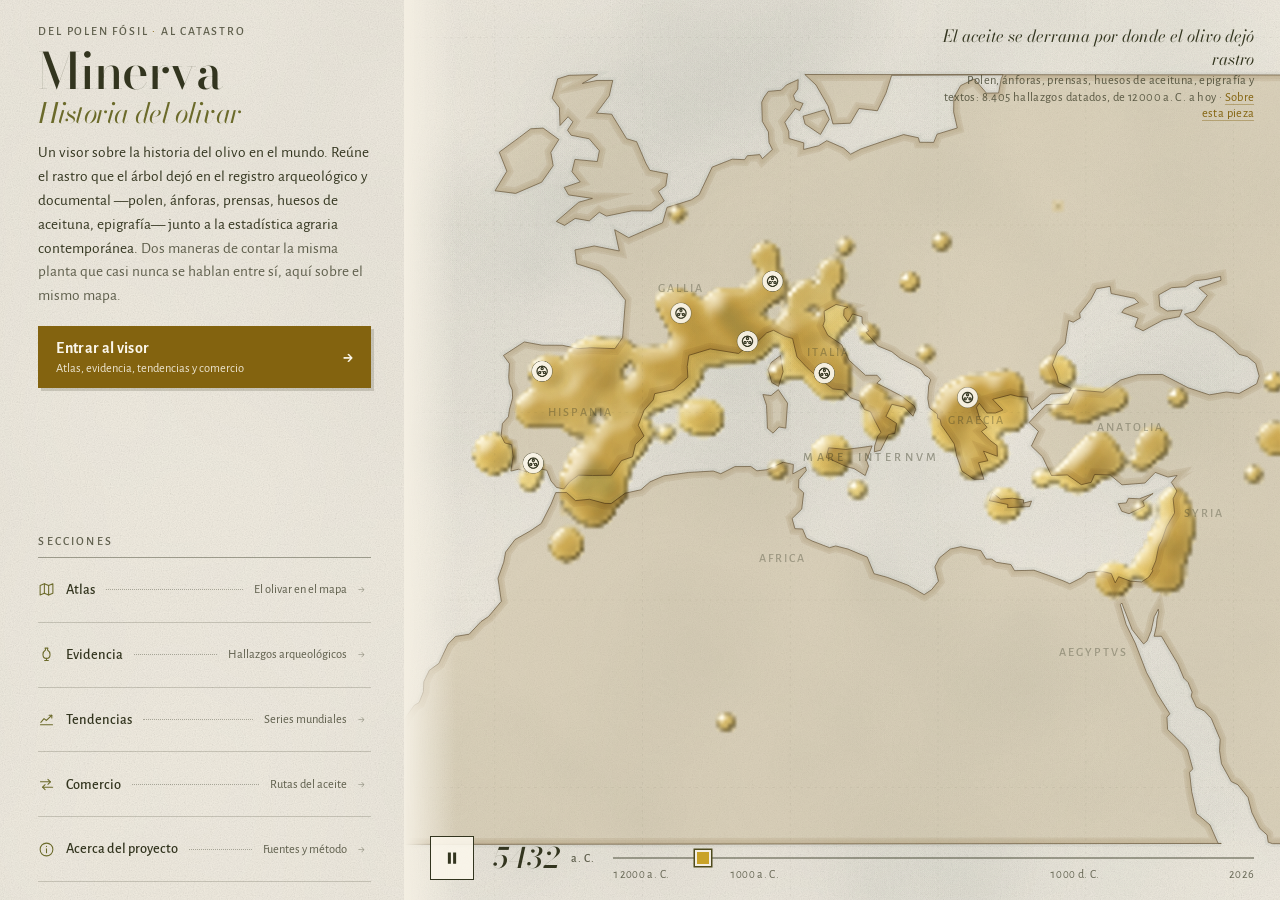
==== commit 66b2f561: "Update minerva from OneDrive (sprint visores 2026-09) Co-Authored-By: Claude Opus 5 (1M context) <no" ====
--- a/index.html
+++ b/index.html
@@ -4,17 +4,22 @@
 <meta charset="utf-8">
 <meta name="viewport" content="width=device-width, initial-scale=1, viewport-fit=cover">
 <meta name="robots" content="noindex,nofollow,noarchive">
-<meta name="theme-color" content="#f2eee1">
+<meta name="theme-color" content="#f3eee2">
 <title>Minerva · Historia del olivar</title>
 <link rel="preconnect" href="https://fonts.googleapis.com">
 <link rel="preconnect" href="https://fonts.gstatic.com" crossorigin>
 <link href="https://fonts.googleapis.com/css2?family=Bodoni+Moda:ital,opsz,wght@0,6..96,400..700;1,6..96,400..700&family=Alegreya+Sans:ital,wght@0,400;0,500;0,700;1,400&display=swap" rel="stylesheet">
 <style>
+  /* Portada V7 (2026-09-08). Paleta: marfil / sepia / aceite (ámbar → oliva → oro) /
+     tinta oliva oscura. Un solo acento cálido, el ámbar oscuro del aceite. Sin verde de hoja,
+     sin naranja de ánfora. El interior (css/styles.css) toma estos mismos tokens. */
   :root{
-    --paper:#f2eee1; --paper2:#f9f6ec;
-    --ink:#28311d; --muted:rgba(40,49,29,.68); --faint:rgba(40,49,29,.46);
-    --hair:rgba(40,49,29,.22); --hair2:rgba(40,49,29,.44);
-    --hoja:#4f7a2a; --oliva-osc:#3c4a1c; --anfora:#b05620; --anfora-dk:#8a3f16; --oro:#c9a227;
+    --paper:#f3eee2; --paper2:#faf6ea;
+    --ink:#33351f; --muted:rgba(51,53,31,.76); --faint:rgba(51,53,31,.70);
+    --hair:rgba(51,53,31,.20); --hair2:rgba(51,53,31,.42);
+    --sepia:#8b7355; --sepia-dk:#5f4d33;
+    --aceite:#c9a227; --oliva:#6b6a2a; --oliva-dk:#4e4a1c; --oro:#e6c65a;
+    --acento:#83630f; --acento-dk:#66500a;
     --padx:clamp(18px,3vw,44px); --padt:clamp(14px,2.6vh,30px); --padb:clamp(12px,2vh,22px);
     --display:"Bodoni Moda","Bodoni 72",Didot,"Bodoni MT",Georgia,serif;
     --text:"Alegreya Sans","Gill Sans","Gill Sans MT","Trebuchet MS",Calibri,system-ui,sans-serif;
@@ -27,175 +32,148 @@
        overflow-x:hidden}
   .paper{position:fixed;inset:0;width:100%;height:100vh;height:100dvh;z-index:0;pointer-events:none}
 
-  /* ── the plate ─────────────────────────────────────────────── */
+  /* ── the plate: a column of type and, bleeding to the edge, the sea ─────── */
   .plate{position:relative;z-index:1;min-height:100vh;min-height:100dvh;display:grid;
          grid-template-columns:clamp(300px,26vw,392px) minmax(0,1fr);
-         column-gap:clamp(18px,2.8vw,44px);padding:var(--padt) var(--padx) var(--padb)}
+         column-gap:clamp(18px,2.6vw,40px);padding:var(--padt) 0 var(--padb) var(--padx)}
   @media (min-width:881px){ .plate{height:100vh;height:100dvh;overflow:hidden} }
   .col{grid-column:1;display:grid;grid-template-rows:auto auto 1fr;row-gap:clamp(12px,2vh,22px);min-height:0}
-  .scene-col{grid-column:2;display:grid;grid-template-rows:auto minmax(0,1fr) auto auto auto auto;row-gap:clamp(5px,.9vh,10px);min-height:0}
+  .scene-col{grid-column:2;position:relative;min-height:0;margin:calc(-1 * var(--padt)) 0 calc(-1 * var(--padb)) 0}
 
   .rise{opacity:0;transform:translateY(6px);transition:opacity .55s ease,transform .7s cubic-bezier(.2,.7,.2,1)}
   body.ready .rise{opacity:1;transform:none}
   .rise.d1{transition-delay:.08s}.rise.d2{transition-delay:.16s}.rise.d3{transition-delay:.24s}
 
   .kicker{font-weight:500;letter-spacing:.15em;text-transform:uppercase;font-size:12px;color:var(--muted);margin:0 0 .7em}
-  .kicker i{font-style:normal;color:var(--anfora)}
+  .kicker i{font-style:normal;color:var(--acento)}
   h1.title{font-family:var(--display);font-weight:500;font-size:clamp(2.05rem,3.9vw,3.5rem);line-height:.95;
            letter-spacing:-.014em;margin:0;font-variation-settings:"opsz" 96}
-  h1.title em{display:block;font-style:italic;font-weight:400;color:var(--hoja);font-size:.56em;line-height:1.04;margin-top:.14em}
+  h1.title em{display:block;font-style:italic;font-weight:400;color:var(--oliva);font-size:.56em;line-height:1.04;margin-top:.14em}
   .lede{font-size:clamp(.93rem,1.2vw,1.1rem);line-height:1.55;margin:.85em 0 0;color:var(--ink)}
   .lede .only-wide{color:var(--muted)}
 
-  /* ── the way in: one big door, then the index ───────────────── */
+  /* ── the way in ──────────────────────────────────────────────────────────── */
   .cta{display:flex;align-items:center;justify-content:space-between;gap:14px;min-height:56px;
-       padding:12px 18px;background:var(--anfora);color:#fbf7ec;text-decoration:none;
+       padding:12px 18px;background:var(--acento);color:#fbf7ec;text-decoration:none;
        font-weight:600;font-size:clamp(1rem,1.2vw,1.15rem);letter-spacing:.02em;
-       box-shadow:3px 3px 0 rgba(40,49,29,.18);transition:background .16s,transform .16s}
+       box-shadow:3px 3px 0 rgba(51,53,31,.18);transition:background .16s,transform .16s}
   .cta i{font-style:normal;font-size:1.2em;transition:transform .16s}
-  .cta:hover,.cta:focus-visible{background:var(--anfora-dk);outline:none}
+  .cta:hover,.cta:focus-visible{background:var(--acento-dk);outline:none}
   .cta:hover i{transform:translateX(3px)}
   .cta:focus-visible{outline:2px solid var(--ink);outline-offset:2px}
-  .cta small{display:block;font-weight:400;font-size:.78em;opacity:.85;letter-spacing:0}
+  .cta small{display:block;font-weight:400;font-size:.78em;opacity:.88;letter-spacing:0}
   .entrada{min-height:0;display:flex;flex-direction:column;justify-content:flex-end}
   .entrada h2{margin:0 0 8px;font-family:var(--text);font-weight:500;font-size:12px;letter-spacing:.18em;text-transform:uppercase;color:var(--muted)}
   .idx{display:block;border-top:1px solid var(--hair2)}
   .idx a{display:grid;grid-template-columns:17px auto minmax(14px,1fr) auto 13px;align-items:center;gap:11px;
          min-height:clamp(46px,7.2vh,68px);padding:6px 0;color:var(--ink);text-decoration:none;
          border-bottom:1px solid var(--hair);transition:color .16s,padding-left .16s}
-  .idx a svg{width:17px;height:17px;stroke:var(--hoja);fill:none;stroke-width:1.5;stroke-linecap:round;stroke-linejoin:round}
+  .idx a svg{width:17px;height:17px;stroke:var(--oliva);fill:none;stroke-width:1.5;stroke-linecap:round;stroke-linejoin:round}
   .idx a b{font-weight:500;font-size:clamp(.9rem,1.02vw,1rem);line-height:1.2}
   .idx a s{text-decoration:none;font-weight:400;font-size:12.5px;color:var(--muted);line-height:1.2;text-align:right;white-space:nowrap}
   .idx a u{display:block;height:0;text-decoration:none;border-bottom:1px dotted var(--hair2);opacity:.85}
   .idx a i{font-style:normal;color:var(--hair2);font-size:13px;line-height:1;transition:color .16s,transform .16s}
-  .idx a:hover,.idx a:focus-visible{color:var(--anfora);padding-left:5px;outline:none}
-  .idx a:hover i{color:var(--anfora);transform:translateX(2px)}
-  .idx a:focus-visible{outline:2px solid var(--anfora);outline-offset:2px}
-
-  /* ── the scene: map + series, one canvas ────────────────────── */
-  .cap{display:flex;justify-content:space-between;align-items:baseline;gap:12px;min-height:16px;
-       font-size:12.5px;letter-spacing:.04em;color:var(--muted);line-height:1.25}
-  .cap b{font-weight:600;color:var(--ink);letter-spacing:.06em;text-transform:uppercase;font-size:12px}
-  .cap .r{white-space:nowrap;font-variant-numeric:tabular-nums}
-  .cap .fix{color:var(--anfora);font-weight:600}
-  .scene{position:relative;min-height:0;display:grid;grid-template-rows:minmax(0,1fr) auto auto;row-gap:clamp(5px,.9vh,10px)}
-  .scene canvas{position:absolute;inset:0;width:100%;height:100%;display:block;pointer-events:none;mix-blend-mode:multiply}
-  .mapbox{position:relative;min-height:0;cursor:crosshair;touch-action:pan-y;z-index:1}
-  .mapbox:focus-visible{outline:2px solid var(--anfora);outline-offset:-2px}
-  .histbox{position:relative;height:clamp(104px,15.5vh,150px);cursor:crosshair;touch-action:pan-y;z-index:1}
-  .axisnote{margin:0;font-size:12px;letter-spacing:.03em;color:var(--faint);line-height:1.3;display:flex;justify-content:space-between;gap:12px;flex-wrap:wrap}
-
-  /* ── the rule of time ───────────────────────────────────────── */
-  .timebar{display:grid;grid-template-columns:48px auto minmax(0,1fr);align-items:center;column-gap:clamp(12px,1.4vw,22px);
-           border-top:1px solid var(--hair);padding-top:clamp(6px,1vh,10px)}
-  .play{width:48px;height:48px;border:1.5px solid var(--ink);background:var(--paper2);color:var(--ink);cursor:pointer;
+  .idx a:hover,.idx a:focus-visible{color:var(--acento);padding-left:5px;outline:none}
+  .idx a:hover i{color:var(--acento);transform:translateX(2px)}
+  .idx a:focus-visible{outline:2px solid var(--acento);outline-offset:2px}
+
+  /* ── the scene: one canvas, the sea to the edge ──────────────────────────── */
+  .scene{position:absolute;inset:0;overflow:hidden}
+  .scene canvas{position:absolute;inset:0;width:100%;height:100%;display:block;pointer-events:none}
+  .hit{position:absolute;inset:0;cursor:crosshair;touch-action:pan-y}
+  .hit:focus-visible{outline:2px solid var(--acento);outline-offset:-3px}
+  .scene .edge{position:absolute;left:0;top:0;bottom:0;width:clamp(24px,4vw,64px);pointer-events:none;
+               background:linear-gradient(90deg,var(--paper),rgba(243,238,226,0))}
+
+  /* the caption: one line, what the scene is */
+  .cap{position:absolute;right:clamp(14px,2vw,30px);top:calc(var(--padt) + 2px);margin:0;max-width:min(46ch,60%);
+       text-align:right;font-size:12.5px;line-height:1.35;letter-spacing:.03em;color:var(--muted);pointer-events:none}
+  .cap b{display:block;font-family:var(--display);font-style:italic;font-weight:400;font-size:1.05rem;letter-spacing:0;
+         color:var(--ink);font-variation-settings:"opsz" 24;margin-bottom:2px}
+  .cap a{pointer-events:auto;color:var(--acento);text-decoration:none;border-bottom:1px solid rgba(131,99,15,.4)}
+  .cap a:hover,.cap a:focus-visible{color:var(--acento-dk);border-bottom-color:currentColor;outline:none}
+
+  /* the rule of time: a button, a year, a thin line */
+  .strip{position:absolute;left:clamp(14px,2vw,30px);right:clamp(14px,2vw,30px);bottom:calc(var(--padb) + 2px);
+         display:grid;grid-template-columns:44px auto minmax(0,1fr);align-items:center;column-gap:clamp(12px,1.4vw,20px);
+         padding-top:6px}
+  .play{width:44px;height:44px;border:1.5px solid var(--ink);background:rgba(250,246,234,.9);color:var(--ink);cursor:pointer;
         display:grid;place-items:center;padding:0;transition:background .15s,color .15s}
-  .play svg{width:20px;height:20px;fill:currentColor}
+  .play svg{width:18px;height:18px;fill:currentColor}
   .play:hover,.play:focus-visible{background:var(--ink);color:var(--paper);outline:none}
-  .play:focus-visible{outline:2px solid var(--anfora);outline-offset:2px}
+  .play:focus-visible{outline:2px solid var(--acento);outline-offset:2px}
   .play .ic-pause{display:none}
   body.playing .play .ic-play{display:none}
   body.playing .play .ic-pause{display:block}
   .clock{line-height:1;min-width:0}
-  .clock .yr{font-family:var(--display);font-weight:500;font-style:italic;font-size:clamp(1.7rem,2.6vw,2.7rem);
+  .clock .yr{font-family:var(--display);font-weight:500;font-style:italic;font-size:clamp(1.5rem,2.2vw,2.15rem);
              color:var(--ink);font-variation-settings:"opsz" 72;display:block;font-variant-numeric:tabular-nums;white-space:nowrap}
-  .clock .yr small{font-style:normal;font-family:var(--text);font-weight:500;font-size:max(.34em,12px);letter-spacing:.08em;margin-left:.3em;color:var(--muted);vertical-align:.55em}
-  .clock .n{display:block;font-size:12.5px;letter-spacing:.06em;text-transform:uppercase;color:var(--muted);margin-top:5px;white-space:nowrap;font-variant-numeric:tabular-nums}
-  .slider{position:relative;height:48px;display:grid;align-items:center;min-width:0}
+  .clock .yr small{font-style:normal;font-family:var(--text);font-weight:500;font-size:max(.36em,12px);letter-spacing:.08em;margin-left:.3em;color:var(--muted);vertical-align:.5em}
+  .slider{position:relative;height:44px;display:grid;align-items:center;min-width:0}
   input[type=range]{-webkit-appearance:none;appearance:none;width:100%;height:44px;background:transparent;margin:0;cursor:pointer;outline:none}
-  input[type=range]::-webkit-slider-runnable-track{height:2px;background:var(--hair2)}
-  input[type=range]::-moz-range-track{height:2px;background:var(--hair2)}
-  input[type=range]::-webkit-slider-thumb{-webkit-appearance:none;width:20px;height:20px;margin-top:-9px;background:var(--anfora);border:2px solid var(--paper);box-shadow:0 0 0 1.5px var(--anfora);cursor:grab}
-  input[type=range]::-moz-range-thumb{width:16px;height:16px;background:var(--anfora);border:2px solid var(--paper);box-shadow:0 0 0 1.5px var(--anfora);cursor:grab}
+  input[type=range]::-webkit-slider-runnable-track{height:1.5px;background:var(--hair2)}
+  input[type=range]::-moz-range-track{height:1.5px;background:var(--hair2)}
+  input[type=range]::-webkit-slider-thumb{-webkit-appearance:none;width:16px;height:16px;margin-top:-7.5px;background:var(--aceite);border:2px solid var(--paper);box-shadow:0 0 0 1.5px var(--oliva-dk);cursor:grab}
+  input[type=range]::-moz-range-thumb{width:12px;height:12px;background:var(--aceite);border:2px solid var(--paper);box-shadow:0 0 0 1.5px var(--oliva-dk);cursor:grab}
   input[type=range]:focus-visible::-webkit-slider-thumb{box-shadow:0 0 0 3px var(--ink)}
-  .slider .tk{position:absolute;left:0;right:0;bottom:1px;height:12px;pointer-events:none;font-size:12px;color:var(--faint);letter-spacing:.03em;font-variant-numeric:tabular-nums}
+  .slider .tk{position:absolute;left:0;right:0;bottom:0;height:12px;pointer-events:none;font-size:12px;color:var(--faint);letter-spacing:.03em;font-variant-numeric:tabular-nums}
   .slider .tk span{position:absolute;transform:translateX(-50%);white-space:nowrap;line-height:1}
   .slider .tk span:first-child{transform:none}
   .slider .tk span:last-child{transform:translateX(-100%)}
-
-  /* ── the key ────────────────────────────────────────────────── */
-  .key{display:grid;grid-template-columns:repeat(4,minmax(0,1fr));gap:clamp(4px,.7vh,8px) clamp(10px,1.4vw,22px);
-       border-top:1px solid var(--hair);padding-top:clamp(6px,1vh,10px)}
-  .ky{display:grid;grid-template-columns:18px minmax(0,1fr);grid-template-rows:auto auto;column-gap:7px;align-items:center;
-      min-width:0;cursor:pointer;padding:2px 4px 2px 2px;margin:-2px -4px -2px -2px;border:1px solid transparent;
-      transition:border-color .15s,background .15s;min-height:34px;user-select:none}
-  .ky canvas{width:18px;height:18px;grid-column:1;grid-row:1 / span 2;display:block}
-  .ky b{grid-column:2;grid-row:1;font-weight:600;font-size:12px;letter-spacing:.05em;text-transform:uppercase;color:var(--ink);
-        line-height:1.25;white-space:nowrap;overflow:hidden;text-overflow:ellipsis;transition:color .15s}
-  .ky em{grid-column:2;grid-row:2;font-family:var(--display);font-style:italic;font-weight:400;font-size:clamp(.78rem,.9vw,.88rem);
-         color:var(--muted);line-height:1.2;font-variation-settings:"opsz" 11;white-space:nowrap;overflow:hidden;text-overflow:ellipsis}
-  .ky:hover b,.ky.fix b{color:var(--anfora)}
-  .ky.fix{border-color:var(--anfora);background:rgba(176,86,32,.07)}
-  .ky.dim{opacity:.42}
-  .ky:focus-visible{outline:2px solid var(--anfora);outline-offset:1px}
-  .note{margin:0;font-family:var(--display);font-style:italic;font-weight:400;font-size:clamp(.8rem,.9vw,.9rem);
-        color:var(--muted);line-height:1.3;font-variation-settings:"opsz" 11}
-  .note b{font-style:normal;font-family:var(--text);font-weight:600;font-size:12px;letter-spacing:.06em;text-transform:uppercase;color:var(--ink);margin-right:.4em}
-
-  /* ── the card that reads what the cursor is over ────────────── */
-  .tip{position:fixed;z-index:9;pointer-events:none;max-width:min(272px,78vw);background:rgba(249,246,236,.98);border:1px solid var(--hair2);
-       padding:8px 11px 9px;box-shadow:2px 2px 0 rgba(40,49,29,.09);opacity:0;transition:opacity .12s ease;top:0;left:0;will-change:transform}
-  .tip.on{opacity:1}
-  .tip .tn{display:flex;align-items:center;gap:6px;font-weight:600;font-size:12.5px;letter-spacing:.06em;text-transform:uppercase;color:var(--ink);line-height:1.2}
-  .tip .tn i{width:10px;height:10px;display:inline-block;flex:none}
-  .tip.plain .tn{text-transform:none;letter-spacing:.02em;font-size:13px}
-  .tip .tf{display:block;font-family:var(--display);font-style:italic;font-size:1.12rem;line-height:1.15;margin-top:4px;color:var(--oliva-osc);font-variation-settings:"opsz" 24}
-  .tip .td{display:block;font-size:12.5px;color:var(--muted);margin-top:4px;line-height:1.32}
-  .tip .tx{display:block;font-size:12px;color:var(--anfora);margin-top:5px;letter-spacing:.04em}
-
-  .cta-fixed{display:none}
-  .hint{margin:0;font-size:12px;letter-spacing:.08em;text-transform:uppercase;color:var(--faint);white-space:nowrap;
-        opacity:0;transition:opacity .6s ease .3s}
+  .hint{margin:0;position:absolute;left:clamp(14px,2vw,30px);bottom:calc(var(--padb) + 58px);font-size:12px;letter-spacing:.08em;
+        text-transform:uppercase;color:var(--faint);white-space:nowrap;opacity:0;transition:opacity .6s ease .3s;pointer-events:none}
   body.done .hint{opacity:1}
   body.touched .hint{opacity:0;transition:opacity .25s ease}
 
-  /* ── the phone: title, scene, time, a fixed door, the index ─── */
+  /* the card that names a glyph */
+  .tip{position:fixed;z-index:9;pointer-events:none;max-width:min(260px,76vw);background:rgba(250,246,234,.97);border:1px solid var(--hair2);
+       padding:7px 11px 8px;box-shadow:2px 2px 0 rgba(51,53,31,.09);opacity:0;transition:opacity .12s ease;top:0;left:0;will-change:transform}
+  .tip.on{opacity:1}
+  .tip .tn{display:block;font-weight:600;font-size:12px;letter-spacing:.08em;text-transform:uppercase;color:var(--oliva-dk);line-height:1.2}
+  .tip .tf{display:block;font-family:var(--display);font-style:italic;font-size:1.08rem;line-height:1.15;margin-top:3px;color:var(--ink);font-variation-settings:"opsz" 24}
+  .tip .td{display:block;font-size:12.5px;color:var(--muted);margin-top:3px;line-height:1.32}
+
+  .cta-fixed{display:none}
+
+  /* ── the phone: title, the sea behind it, the rule, a fixed door, the index ─ */
   @media (max-width:880px){
     body{overflow-x:hidden;overflow-y:auto}
-    .plate{display:grid;grid-template-columns:minmax(0,1fr);height:auto;row-gap:0;
-           padding:calc(var(--padt) + env(safe-area-inset-top,0px)) 16px calc(88px + env(safe-area-inset-bottom,0px))}
+    .plate{display:flex;flex-direction:column;height:auto;padding:calc(var(--padt) + env(safe-area-inset-top,0px)) 16px calc(92px + env(safe-area-inset-bottom,0px))}
     .col,.scene-col{display:contents}
-    header{order:1;margin-bottom:12px}
-    #capmap{order:2}.scene{order:3}.axisnote{order:4}.timebar{order:5}.key{order:6}.note{order:7}.entrada{order:8}
+    header{display:block;order:1;margin-bottom:12px}
+    .scene{order:2}
+    .entrada{order:3}
     h1.title{font-size:clamp(1.9rem,8.4vw,2.6rem)}
     .lede{font-size:.9rem;line-height:1.42;margin-top:.5em}
     .only-wide{display:none}
     .cta{display:none}
+    .scene{position:relative;inset:auto;height:58vh;height:58dvh;min-height:380px;margin:0 -16px;width:calc(100% + 32px)}
+    .scene .edge{display:none}
+    .cap{right:14px;top:10px;max-width:62%;font-size:12px}
+    .cap b{font-size:.98rem}
+    .strip{left:12px;right:12px;bottom:10px;grid-template-columns:44px auto;grid-template-rows:auto auto;row-gap:2px;column-gap:12px}
+    .strip .slider{grid-column:1 / span 2}
+    .clock .yr{font-size:1.5rem}
+    .hint{display:none}
+    .slider .tk span.mid{display:none}
     .cta-fixed{display:flex;position:fixed;left:0;right:0;bottom:0;z-index:8;margin:0;
-               padding:10px 16px calc(10px + env(safe-area-inset-bottom,0px));background:linear-gradient(rgba(242,238,225,0),var(--paper) 40%)}
+               padding:10px 16px calc(10px + env(safe-area-inset-bottom,0px));background:linear-gradient(rgba(243,238,226,0),var(--paper) 40%)}
     .cta-fixed a{flex:1;display:flex;align-items:center;justify-content:space-between;min-height:52px;padding:12px 18px;
-                 background:var(--anfora);color:#fbf7ec;text-decoration:none;font-weight:600;font-size:1.05rem;box-shadow:3px 3px 0 rgba(40,49,29,.18)}
+                 background:var(--acento);color:#fbf7ec;text-decoration:none;font-weight:600;font-size:1.05rem;box-shadow:3px 3px 0 rgba(51,53,31,.18)}
     .cta-fixed a:focus-visible{outline:2px solid var(--ink);outline-offset:2px}
-    .scene{display:block;min-height:52vh}
-    .mapbox{height:37vh;min-height:230px}
-    .histbox{height:15vh;min-height:96px;margin-top:6px}
-    .cap{margin:6px 0 4px}
-    .cap .r{white-space:normal}
-    .timebar{grid-template-columns:48px auto;grid-template-rows:auto auto;margin-top:10px}
-    .timebar .slider{grid-column:1 / span 2}
-    .clock .yr{font-size:1.9rem}
-    .key{grid-template-columns:repeat(2,minmax(0,1fr));gap:4px 10px;margin-top:8px}
-    .ky{min-height:44px}
-    .entrada{margin-top:18px}
-    .entrada h2{display:block}
+    .entrada{display:block;margin-top:18px}
     .idx a{min-height:46px;padding:4px 0;grid-template-columns:17px 1fr 13px}
     .idx a s,.idx a u{display:none}
-    .hint{display:none}
-    .slider .tk span.mid{display:none}
-    .cap{display:block}
-    .cap .r{display:block;margin-top:2px}
-  }
-  @media (max-height:560px) and (min-width:881px){
+  }
+  @media (max-height:600px) and (min-width:881px){
     .kicker{display:none}
     h1.title{font-size:clamp(1.5rem,4.4vh,2.1rem)}
     .lede{font-size:.82rem;line-height:1.34}
     .idx a{min-height:34px;padding:3px 0;grid-template-columns:17px 1fr 13px}
     .idx a s,.idx a u{display:none}
-    .histbox{height:84px}
-    .note{display:none}
   }
   @media (prefers-reduced-motion:reduce){
-    .rise,.tip,.hint,.cta,.ky{transition:none}
+    .rise,.tip,.hint,.cta{transition:none}
   }
 </style>
 </head>
@@ -206,10 +184,16 @@
     <filter id="grain" x="0" y="0" width="100%" height="100%" color-interpolation-filters="sRGB">
       <feTurbulence type="fractalNoise" baseFrequency="0.88" numOctaves="2" seed="33" stitchTiles="stitch" result="n"/>
       <feColorMatrix in="n" type="saturate" values="0" result="g"/>
-      <feComponentTransfer in="g"><feFuncA type="linear" slope="0.16"/></feComponentTransfer>
+      <feComponentTransfer in="g"><feFuncA type="linear" slope="0.15"/></feComponentTransfer>
+    </filter>
+    <filter id="cloud" x="0" y="0" width="100%" height="100%" color-interpolation-filters="sRGB">
+      <feTurbulence type="fractalNoise" baseFrequency="0.0022" numOctaves="3" seed="33" result="n"/>
+      <feColorMatrix in="n" type="saturate" values="0" result="g"/>
+      <feComponentTransfer in="g"><feFuncA type="linear" slope="0.09"/></feComponentTransfer>
     </filter>
   </defs>
-  <rect width="100%" height="100%" fill="#f2eee1"/>
+  <rect width="100%" height="100%" fill="#f3eee2"/>
+  <rect width="100%" height="100%" filter="url(#cloud)"/>
   <rect width="100%" height="100%" filter="url(#grain)"/>
 </svg>
 
@@ -246,35 +230,29 @@
   </div>
 
   <div class="scene-col">
-    <p class="cap" id="capmap"><span><b>Mapa</b> · <span id="capmap-t">Hallazgos del olivo datados hasta 12000 a. C.</span></span><span class="r" id="capmap-r">1 marca = 1 registro</span></p>
     <div class="scene" id="scene">
       <canvas id="c" aria-hidden="true"></canvas>
-      <div class="mapbox" id="mapbox" tabindex="0" role="img" aria-label="Mapa del Mediterráneo con los hallazgos arqueológicos del olivo datados hasta el año seleccionado"></div>
-      <p class="cap" id="caphist"><span><b>Serie</b> · <span id="caphist-t">Evidencias registradas por tipo · nº de hallazgos · −12000–2026</span></span><span class="r" id="caphist-r">apilado por tipo</span></p>
-      <div class="histbox" id="histbox" role="img" aria-label="Histograma de hallazgos por tipo a lo largo del tiempo"></div>
-    </div>
-    <p class="axisnote"><span id="axisnote-l">Eje de tiempo por tramos: −12000→−1000 · −1000→1000 · 1000→2026</span><span id="axisnote-r"></span></p>
-    <div class="timebar">
-      <button class="play" id="play" type="button" aria-label="Reproducir o pausar el recorrido por el tiempo">
-        <svg class="ic-play" viewBox="0 0 24 24" aria-hidden="true"><path d="M7 4.5v15l12-7.5z"/></svg>
-        <svg class="ic-pause" viewBox="0 0 24 24" aria-hidden="true"><path d="M6.5 4.5h4v15h-4zM13.5 4.5h4v15h-4z"/></svg>
-      </button>
-      <div class="clock" aria-live="off">
-        <span class="yr" id="yr">12000 <small>a. C.</small></span>
-        <span class="n" id="cnt">0 hallazgos datados</span>
-      </div>
-      <div class="slider">
-        <input type="range" id="range" min="0" max="2000" step="1" value="0" aria-label="Año">
-        <div class="tk" id="ticks" aria-hidden="true"></div>
+      <div class="edge" aria-hidden="true"></div>
+      <div class="hit" id="hit" tabindex="0" role="img" aria-label="Mapa del Mediterráneo sobre el que se derrama aceite allí donde hay evidencia arqueológica o documental del olivo, hasta el año seleccionado"></div>
+      <p class="cap" id="cap"><b>El aceite se derrama por donde el olivo dejó rastro</b><span class="only-wide">Polen, ánforas, prensas, huesos de aceituna, epigrafía y textos: 8.405 hallazgos datados, de 12000 a. C. a hoy · </span><a href="visor.html?about=1">Sobre esta pieza</a></p>
+      <p class="hint">Arrastra sobre el mapa para recorrer el tiempo</p>
+      <div class="strip">
+        <button class="play" id="play" type="button" aria-label="Reproducir o pausar el recorrido por el tiempo">
+          <svg class="ic-play" viewBox="0 0 24 24" aria-hidden="true"><path d="M7 4.5v15l12-7.5z"/></svg>
+          <svg class="ic-pause" viewBox="0 0 24 24" aria-hidden="true"><path d="M6.5 4.5h4v15h-4zM13.5 4.5h4v15h-4z"/></svg>
+        </button>
+        <div class="clock" aria-live="off"><span class="yr" id="yr">12000 <small>a. C.</small></span></div>
+        <div class="slider">
+          <input type="range" id="range" min="0" max="2000" step="1" value="0" aria-label="Año">
+          <div class="tk" id="ticks" aria-hidden="true"></div>
+        </div>
       </div>
     </div>
-    <div class="key" id="key" role="list" aria-label="Tipos de evidencia"></div>
-    <p class="note" id="note"></p>
   </div>
 </main>
 
 <div class="cta-fixed"><a href="visor.html">Entrar al visor <span aria-hidden="true">&#8594;</span></a></div>
-<div class="tip" id="tip" aria-hidden="true"><span class="tn"><i></i><span></span></span><span class="tf"></span><span class="td"></span><span class="tx"></span></div>
+<div class="tip" id="tip" aria-hidden="true"><span class="tn"></span><span class="tf"></span><span class="td"></span></div>
 
 <script src="portada/minerva-ev6.js"></script>
 <script src="portada/minerva-ev6-sites.js"></script>
@@ -287,18 +265,17 @@
 if(!E||!E.enc){ body.classList.add('done'); return; }
 
 /* ---------- helpers ---------- */
-var TAU=Math.PI*2, NF=new Intl.NumberFormat('es-ES');
+var TAU=Math.PI*2;
 function clamp01(v){ return v<0?0:v>1?1:v; }
+function ss(t){ t=clamp01(t); return t*t*(3-2*t); }
 function yrTxt(y){ y=Math.round(y); return y<0?(-y)+' a. C.':y===0?'año 0':y+' d. C.'; }
 function yrHtml(y){ y=Math.round(y); return (y<0?-y:y)+' <small>'+(y<0?'a. C.':'d. C.')+'</small>'; }
-function rangeTxt(a,b){ if(a===b) return yrTxt(a); if((a<0)===(b<0)) return 'entre '+Math.abs(a)+' y '+yrTxt(b); return 'entre '+yrTxt(a)+' y '+yrTxt(b); }
-function hex(h){ return [parseInt(h.substr(1,2),16),parseInt(h.substr(3,2),16),parseInt(h.substr(5,2),16)]; }
+function rangeTxt(a,b){ if(a===b) return yrTxt(a); if((a<0)===(b<0)) return Math.abs(a)+'–'+yrTxt(b); return yrTxt(a)+' – '+yrTxt(b); }
 function rgba(c,a){ return 'rgba('+c[0]+','+c[1]+','+c[2]+','+a.toFixed(3)+')'; }
 var SEED=33;
 function mulberry(s){var a=s>>>0;return function(){a=(a+0x6D2B79F5)>>>0;var t=a;t=Math.imul(t^(t>>>15),t|1);t^=t+Math.imul(t^(t>>>7),t|61);return((t^(t>>>14))>>>0)/4294967296;};}
 function hash2(ix,iy){var h=Math.imul(ix,374761393)^Math.imul(iy,668265263)^Math.imul(SEED+1,1442695041);h=Math.imul(h^(h>>>13),1274126177);return((h^(h>>>16))>>>0)/4294967296;}
-function sm(t){return t*t*(3-2*t);}
-function noise2(x,y){var ix=Math.floor(x),iy=Math.floor(y),fx=x-ix,fy=y-iy;var a=hash2(ix,iy),b=hash2(ix+1,iy),c=hash2(ix,iy+1),d=hash2(ix+1,iy+1);var ux=sm(fx),uy=sm(fy);return (a*(1-ux)+b*ux)*(1-uy)+(c*(1-ux)+d*ux)*uy;}
+function noise2(x,y){var ix=Math.floor(x),iy=Math.floor(y),fx=x-ix,fy=y-iy;var a=hash2(ix,iy),b=hash2(ix+1,iy),c=hash2(ix,iy+1),d=hash2(ix+1,iy+1);var ux=ss(fx),uy=ss(fy);return (a*(1-ux)+b*ux)*(1-uy)+(c*(1-ux)+d*ux)*uy;}
 
 /* ---------- decode the finds (sorted by first date) ---------- */
 var B36='0123456789abcdefghijklmnopqrstuvwxyz', IDX={};
@@ -312,24 +289,10 @@
   pY0[i]=dec(o+5,3)-12000; pY1[i]=dec(o+8,3)-12000; pS[i]=dec(o+11,3);
   pC[i]=(STR.substr(o+14,2)==='zz')?-1:dec(o+14,2);
 }
-var TY=E.types, NT=TY.length, TCOL=TY.map(function(t){ return hex(t.color); });
-var Y0=E.date_min, Y1=E.date_max;
-var GLOSS={pollen:'polen fósil en el sedimento',amphora:'vasijas que envasaban el aceite',olive_press:'piedras de moler la aceituna',
-  macroremains:'huesos de aceituna carbonizados',literary:'el olivo nombrado por escrito',epigraphy:'inscripciones que citan el aceite',
-  iconography:'el olivo pintado o esculpido',genetic:'ADN de los olivos vivos',isotope:'grasa leída en la química',
-  modern_landuse:'olivar en el mapa actual',land_register:'olivos contados por el fisco',ethnographic:'memoria oral del olivar',remote_sensing:'olivar visto desde el aire'};
-
-/* the key: the six kinds that carry the map, in order of first appearance, and "the rest" */
-var byN=TY.map(function(t,k){ return {k:k,t:t}; }).filter(function(o){ return o.t.n_win>0; }).sort(function(a,b){ return b.t.n_win-a.t.n_win; });
-var firstOf=new Int32Array(NT).fill(-1);
-for(var p=0;p<NP;p++) if(firstOf[pT[p]]<0) firstOf[pT[p]]=p;
-var keyOrder=byN.slice(0,6).sort(function(a,b){ return firstOf[a.k]-firstOf[b.k]; });
-var stackOf=new Int8Array(NT).fill(-1);
-keyOrder.forEach(function(o,si){ stackOf[o.k]=si; });
-var NSK=keyOrder.length+1, REST=NSK-1;
-var restTypes=byN.slice(6), nRest=0; restTypes.forEach(function(o){ nRest+=o.t.n_win; });
-var SKCOL=keyOrder.map(function(o){ return hex(o.t.color); }); SKCOL.push([122,120,104]);
-function skOf(i){ var s=stackOf[pT[i]]; return s<0?REST:s; }
+var TY=E.types, NT=TY.length, Y0=E.date_min, Y1=E.date_max;
+var KIND={}; for(var k=0;k<NT;k++) KIND[TY[k].k]=k;
+var GLYPH_LABEL={pollen:'Polen',amphora:'Ánfora',olive_press:'Prensa de aceite',macroremains:'Hueso de aceituna',literary:'Texto',epigraphy:'Epígrafe'};
+var GLYPH_KINDS=['pollen','amphora','olive_press','macroremains','literary','epigraphy'];
 
 /* ---------- the clock: three stretches of unequal length on one rule ---------- */
 var BR=[-12000,-1000,1000,2026], WU=[0.22,0.50,0.28], U0=[0,0.22,0.72,1];
@@ -343,449 +306,438 @@
   for(var i=0;i<3;i++) if(u<=U0[i+1]) return BR[i]+(u-U0[i])/WU[i]*(BR[i+1]-BR[i]);
   return BR[3];
 }
-var NB=120, binOf=new Int16Array(NP), binAll=new Int32Array(NB*NSK), binMax=0;
-for(i=0;i<NP;i++){ var b=Math.min(NB-1,Math.floor(tpos(pY0[i])*NB)); binOf[i]=b; binAll[b*NSK+skOf(i)]++; }
-for(b=0;b<NB;b++){ var s=0; for(var k=0;k<NSK;k++) s+=binAll[b*NSK+k]; if(s>binMax) binMax=s; }
-var barYears=[Math.round((BR[1]-BR[0])/(NB*WU[0])),Math.round((BR[2]-BR[1])/(NB*WU[1])),Math.round((BR[3]-BR[2])/(NB*WU[2]))];
-$('axisnote-r').textContent='cada barra ≈ '+barYears[0]+' · '+barYears[1]+' · '+barYears[2]+' años según el tramo';
-var TICKS=[{y:-12000,l:'12000 a. C.',m:1},{y:-8000,l:'8000'},{y:-4000,l:'4000'},{y:-1000,l:'1000 a. C.',m:1},{y:-500,l:'500'},{y:0,l:'0'},{y:500,l:'500'},{y:1000,l:'1000 d. C.',m:1},{y:1500,l:'1500'},{y:2026,l:'2026',m:1}];
-(function(){ var h=''; TICKS.forEach(function(t){ if(!t.m&&t.y!==0) return; h+='<span style="left:'+(tpos(t.y)*100).toFixed(2)+'%"'+((t.y===-1000||t.y===1000)?' class="mid"':'')+'>'+t.l+'</span>'; }); $('ticks').innerHTML=h; })();
+var TICKS=[{y:-12000,l:'12000 a. C.'},{y:-1000,l:'1000 a. C.',m:1},{y:1000,l:'1000 d. C.',m:1},{y:2026,l:'2026'}];
+(function(){ var h=''; TICKS.forEach(function(t){ h+='<span style="left:'+(tpos(t.y)*100).toFixed(2)+'%"'+(t.m?' class="mid"':'')+'>'+t.l+'</span>'; }); $('ticks').innerHTML=h; })();
 function cursorFor(y){ var lo=0,hi=NP; while(lo<hi){ var m=(lo+hi)>>1; if(pY0[m]<=y) lo=m+1; else hi=m; } return lo; }
 
 /* ---------- state ---------- */
-var uNow=0, year=Y0, cursor=0, playing=false, finished=false, intro=true;
+var uNow=0, year=Y0, cursor=0, playing=false, finished=false, intro=true, living=false;
 var reduced=!!(window.matchMedia&&window.matchMedia('(prefers-reduced-motion: reduce)').matches);
 var coarse=!!(window.matchMedia&&window.matchMedia('(pointer:coarse)').matches);
-var fix=null;            /* {kind:'type'|'rest'|'zone', k, list:Int32Array asc, in:Uint8Array, name, px,py,r} */
-var hover=-1, hoverN=0, hoverBin=-1;
-var DUR=7.0;             /* seconds for the whole rule */
+var DUR=9.0;             /* seconds for the whole rule */
+var GROW=520;            /* ms a drop takes to spread */
+var hover=-1;            /* index into FEAT */
 
 /* ---------- canvas and layers ---------- */
 var DPR=Math.min(2,window.devicePixelRatio||1);
-var CV=$('c'), X=CV.getContext('2d'), sceneEl=$('scene'), mapEl=$('mapbox'), histEl=$('histbox');
-function offs(w,h,ox,oy){ var c=document.createElement('canvas'); c.width=Math.max(1,Math.round(w*DPR)); c.height=Math.max(1,Math.round(h*DPR));
-  var x=c.getContext('2d'); x.setTransform(DPR,0,0,DPR,-ox*DPR,-oy*DPR); return {c:c,x:x,w:w,h:h}; }
-var Lmap=null,Lpts=null,Loil=null, W=0,H=0, frame0={x:0,y:0,w:1,h:1}, hist={x:0,y:0,w:1,h:1}, proj, kDeg=1, scale=1, ptR=2, clipWin=null;
+var CV=$('c'), X=CV.getContext('2d'), sceneEl=$('scene'), hitEl=$('hit');
+function offs(w,h){ var c=document.createElement('canvas'); c.width=Math.max(1,Math.round(w*DPR)); c.height=Math.max(1,Math.round(h*DPR));
+  var x=c.getContext('2d'); x.setTransform(DPR,0,0,DPR,0,0); return {c:c,x:x,w:w,h:h}; }
+var Lmap=null,Lnames=null, W=1,H=1, proj, kDeg=1, scale=1;
 var COS=Math.cos(38*Math.PI/180), sx=new Float32Array(NP), sy=new Float32Array(NP);
-var MAR=[124,150,137], TIERRA=[216,199,160], COSTA=[62,76,38], TINTA=[46,56,30], OIL=[150,106,20];
-
-/* the stain: a density field, one gaussian drop per find (added forward, subtracted backward) */
-var CELL=5,gw=1,gh=1,dens=null,nmul=null,fcv=null,fctx=null,fimg=null,fdat=null,KR=5,kern=null;
-var LV=[1.0,9.0,34.0,110.0], AL=[0.14,0.28,0.45,0.63];
+var TIERRA=[196,178,140], COSTA=[104,86,58], SOMBRA=[150,124,84], TINTA=[51,53,31], MARWASH=[150,160,150];
+
+/* ---------- the oil: a density field, one gaussian drop per find ----------
+   Every find is a drop that spreads over GROW ms. Settled drops live in `dens`;
+   the ones still spreading are re-splatted each frame into `densG` with their
+   current weight. The field is then read as oil: a soaked halo where it is
+   faint, a body whose thickness (log of the density) picks the colour from
+   pale gold through amber to dark olive, a darker meniscus at the rim, and a
+   specular reflection where the dome of the drop tilts toward a light that
+   sits up and to the left. */
+var CELL=4,gw=1,gh=1,dens=null,densG=null,nmul=null,ph=null,sn1=null,sn2=null,Tf=null,Ef=null,Hf=null,Hg=null,Df=null,Db=null;
+var fcv=null,fctx=null,fimg=null,fdat=null,gcv=null,gctx=null,gimg=null,gdat=null,fbl=null,fbx=null,gbl=null,gbx=null,KR=5,kern=null;
+var AMP=0.8, H0=0.29, E0=0.36, E1=0.54, DMAX=130, LOGD=Math.log1p(DMAX);
+var LX=-0.58,LY=-0.60,LZ=0.55, KH=13.0;
 var blurOK=(function(){ var t=document.createElement('canvas').getContext('2d'); t.filter='blur(2px)'; return t.filter!=='none'; })();
+var SINT=new Float32Array(256); for(var si=0;si<256;si++) SINT[si]=Math.sin(si/256*TAU);
+var LUT=new Uint8ClampedArray(256*3);
+(function(){
+  var stops=[[0,[242,212,104]],[0.18,[228,182,52]],[0.38,[206,156,30]],[0.62,[158,132,34]],[0.84,[112,100,30]],[1,[84,78,24]]];
+  for(var t=0;t<256;t++){ var v=t/255, a=stops[0], b=stops[1];
+    for(var s=0;s<stops.length-1;s++) if(v>=stops[s][0]&&v<=stops[s+1][0]){ a=stops[s]; b=stops[s+1]; break; }
+    var f=(b[0]===a[0])?0:(v-a[0])/(b[0]-a[0]);
+    LUT[t*3]=a[1][0]+(b[1][0]-a[1][0])*f; LUT[t*3+1]=a[1][1]+(b[1][1]-a[1][1])*f; LUT[t*3+2]=a[1][2]+(b[1][2]-a[1][2])*f; }
+})();
+var HALO=[240,222,160];
 function buildField(){
-  CELL=Math.max(3,Math.min(6,Math.round(frame0.w/170)));
-  gw=Math.ceil(frame0.w/CELL)+2; gh=Math.ceil(frame0.h/CELL)+2;
-  dens=new Float32Array(gw*gh); nmul=new Float32Array(gw*gh);
-  for(var y=0;y<gh;y++) for(var x=0;x<gw;x++){
-    var n=0.54*noise2(x*0.085,y*0.085)+0.31*noise2(x*0.215+31,y*0.215+17)+0.15*noise2(x*0.56+7,y*0.56+3);
-    nmul[y*gw+x]=0.64+0.80*n; }
-  var sig=Math.max(1.8,12.0/CELL); KR=Math.max(3,Math.round(sig*2.6));
+  CELL=Math.max(3,Math.min(5,Math.round(W/250)));
+  gw=Math.ceil(W/CELL)+2; gh=Math.ceil(H/CELL)+2;
+  var n=gw*gh;
+  dens=new Float32Array(n); densG=new Float32Array(n); nmul=new Float32Array(n); ph=new Float32Array(n);
+  sn1=new Float32Array(n); sn2=new Float32Array(n); Tf=new Float32Array(n); Ef=new Float32Array(n); Hf=new Float32Array(n); Hg=new Float32Array(n);
+  Df=new Float32Array(n); Db=new Float32Array(n);
+  var sc=4/CELL;
+  for(var y=0;y<gh;y++) for(var x=0;x<gw;x++){ var q=y*gw+x;
+    /* lobes, not fuzz: low-frequency noise gives the front a rounded, wandering edge */
+    var nn=0.7*noise2(x*0.055*sc+5,y*0.055*sc+9)+0.3*noise2(x*0.13*sc+31,y*0.13*sc+17);
+    nmul[q]=0.80+0.40*nn;
+    ph[q]=hash2(x+977,y+311)*256;
+    sn1[q]=noise2(x*0.028*sc+11,y*0.028*sc+7)*2-1;
+    sn2[q]=noise2(x*0.028*sc+91,y*0.028*sc+53)*2-1; }
+  var sig=Math.max(1.5,8.5/CELL); KR=Math.max(3,Math.round(sig*2.5));
   var kw=KR*2+1; kern=new Float32Array(kw*kw);
-  for(var ky=-KR;ky<=KR;ky++) for(var kx=-KR;kx<=KR;kx++) kern[(ky+KR)*kw+(kx+KR)]=Math.exp(-(kx*kx+ky*ky)/(2*sig*sig));
+  for(var ky=-KR;ky<=KR;ky++) for(var kx=-KR;kx<=KR;kx++) kern[(ky+KR)*kw+(kx+KR)]=AMP*Math.exp(-(kx*kx+ky*ky)/(2*sig*sig));
   fcv=document.createElement('canvas'); fcv.width=gw; fcv.height=gh; fctx=fcv.getContext('2d'); fimg=fctx.createImageData(gw,gh); fdat=fimg.data;
-  for(var q=0;q<gw*gh;q++){ fdat[q*4]=OIL[0]; fdat[q*4+1]=OIL[1]; fdat[q*4+2]=OIL[2]; fdat[q*4+3]=0; }
-}
-function splat(i,sign){
-  var cx=Math.round((sx[i]-frame0.x)/CELL)+1, cy=Math.round((sy[i]-frame0.y)/CELL)+1;
+  gcv=document.createElement('canvas'); gcv.width=gw; gcv.height=gh; gctx=gcv.getContext('2d'); gimg=gctx.createImageData(gw,gh); gdat=gimg.data;
+  fbl=document.createElement('canvas'); fbl.width=gw; fbl.height=gh; fbx=fbl.getContext('2d');
+  gbl=document.createElement('canvas'); gbl.width=gw; gbl.height=gh; gbx=gbl.getContext('2d');
+  for(var q2=0;q2<n;q2++){ gdat[q2*4]=255; gdat[q2*4+1]=250; gdat[q2*4+2]=232; gdat[q2*4+3]=0; fdat[q2*4+3]=0; }
+}
+function splat(buf,i,wgt){
+  var cx=Math.round(sx[i]/CELL)+1, cy=Math.round(sy[i]/CELL)+1;
   if(cx<-KR||cy<-KR||cx>gw+KR||cy>gh+KR) return;
   var kw=KR*2+1, x0=Math.max(0,cx-KR), x1=Math.min(gw-1,cx+KR), y0=Math.max(0,cy-KR), y1=Math.min(gh-1,cy+KR), x,y;
-  for(y=y0;y<=y1;y++){ var ro=y*gw, ko=(y-cy+KR)*kw-cx+KR; for(x=x0;x<=x1;x++) dens[ro+x]+=sign*kern[ko+x]; }
-}
-var oilDirty=true;
-function paintOil(){
-  oilDirty=false;
-  var n=gw*gh,q,d;
-  for(q=0;q<n;q++){ d=dens[q]; if(d<=0.001){ fdat[q*4+3]=0; continue; } d*=nmul[q];
-    fdat[q*4+3]=((d<LV[0]?0:d<LV[1]?AL[0]:d<LV[2]?AL[1]:d<LV[3]?AL[2]:AL[3])*255)|0; }
-  fctx.putImageData(fimg,0,0);
-  var g=Loil.x; g.clearRect(frame0.x,frame0.y,frame0.w,frame0.h); g.save();
-  g.imageSmoothingEnabled=true; g.imageSmoothingQuality='high';
-  if(blurOK) g.filter='blur('+(CELL*0.45).toFixed(2)+'px)';
-  g.drawImage(fcv,frame0.x-CELL,frame0.y-CELL,gw*CELL,gh*CELL); g.filter='none'; g.restore();
-}
-
-/* one glyph per kind of evidence, drawn by code */
-function drawGlyph(g,kind,col,S){
-  var m=S/2,u=S*0.30; g.save(); g.translate(m,m);
-  g.strokeStyle=rgba(col,0.92); g.fillStyle=rgba(col,0.84); g.lineWidth=Math.max(1,S*0.065);
-  if(kind==='pollen'){ g.beginPath(); g.arc(0,0,u*0.72,0,TAU); g.stroke(); g.beginPath(); g.arc(0,0,u*0.20,0,TAU); g.fill(); }
-  else if(kind==='amphora'){ g.beginPath(); g.moveTo(0,-u); g.bezierCurveTo(u*0.85,-u*0.15,u*0.62,u*0.62,0,u); g.bezierCurveTo(-u*0.62,u*0.62,-u*0.85,-u*0.15,0,-u); g.closePath(); g.fill(); }
-  else if(kind==='olive_press'){ g.beginPath(); g.arc(0,0,u*0.78,0,TAU); g.stroke(); g.beginPath(); g.moveTo(-u*0.78,0); g.lineTo(u*0.78,0); g.moveTo(0,-u*0.78); g.lineTo(0,u*0.78); g.stroke(); }
-  else if(kind==='macroremains'){ g.beginPath(); g.ellipse(0,0,u*0.48,u*0.72,0.5,0,TAU); g.fill(); }
-  else if(kind==='literary'){ g.lineWidth=Math.max(1,S*0.058); g.beginPath(); g.moveTo(-u*0.75,-u*0.35); g.lineTo(u*0.75,-u*0.35); g.moveTo(-u*0.75,u*0.05); g.lineTo(u*0.55,u*0.05); g.moveTo(-u*0.75,u*0.45); g.lineTo(u*0.30,u*0.45); g.stroke(); }
-  else if(kind==='epigraphy'){ g.beginPath(); g.moveTo(-u*0.55,u*0.8); g.lineTo(-u*0.55,-u*0.35); g.quadraticCurveTo(0,-u*0.95,u*0.55,-u*0.35); g.lineTo(u*0.55,u*0.8); g.closePath(); g.stroke(); }
-  else if(kind==='genetic'){ g.beginPath(); for(var q=0;q<6;q++){ var a=q/6*TAU-Math.PI/2, x=Math.cos(a)*u*0.78, y=Math.sin(a)*u*0.78; if(q===0) g.moveTo(x,y); else g.lineTo(x,y); } g.closePath(); g.stroke(); }
-  else if(kind==='isotope'){ g.beginPath(); g.moveTo(0,-u*0.85); g.lineTo(u*0.7,0); g.lineTo(0,u*0.85); g.lineTo(-u*0.7,0); g.closePath(); g.stroke(); }
-  else if(kind==='iconography'){ g.beginPath(); g.moveTo(0,-u*0.85); g.lineTo(u*0.7,0); g.lineTo(0,u*0.85); g.lineTo(-u*0.7,0); g.closePath(); g.fill(); }
-  else if(kind==='modern_landuse'){ g.strokeRect(-u*0.72,-u*0.72,u*1.44,u*1.44); g.lineWidth=Math.max(.8,S*0.04); g.beginPath(); g.moveTo(-u*0.72,0); g.lineTo(u*0.72,0); g.moveTo(0,-u*0.72); g.lineTo(0,u*0.72); g.stroke(); }
-  else if(kind==='land_register'){ g.strokeRect(-u*0.66,-u*0.66,u*1.32,u*1.32); }
-  else if(kind==='rest'){ g.beginPath(); g.arc(0,0,u*0.5,0,TAU); g.fill(); }
-  else { g.lineWidth=Math.max(1,S*0.062); g.beginPath(); g.moveTo(-u*0.62,-u*0.62); g.lineTo(u*0.62,u*0.62); g.moveTo(u*0.62,-u*0.62); g.lineTo(-u*0.62,u*0.62); g.stroke(); }
+  for(y=y0;y<=y1;y++){ var ro=y*gw, ko=(y-cy+KR)*kw-cx+KR; for(x=x0;x<=x1;x++) buf[ro+x]+=wgt*kern[ko+x]; }
+}
+/* drops still spreading: finds in [settled, cursor), in order, each with its birth */
+var grow=[], settled=0, oilDirty=true;
+function settleAll(){ for(var g=0;g<grow.length;g++) splat(dens,grow[g].i,1); settled=cursor; grow.length=0; }
+function updateGrow(now){
+  if(!grow.length) return false;
+  while(grow.length&&now-grow[0].t>=GROW){ splat(dens,grow[0].i,1); settled++; grow.shift(); }
+  while(grow.length>700){ splat(dens,grow[0].i,1); settled++; grow.shift(); }
+  densG.fill(0);
+  for(var g=0;g<grow.length;g++){ var w=ss((now-grow[g].t)/GROW); w=w*w; splat(densG,grow[g].i,w); }
+  return true;
+}
+function setCursor(target,now,quick){
+  target=Math.max(0,Math.min(NP,target));
+  if(target===cursor) return false;
+  var i;
+  if(target>cursor){
+    var t0=quick?now-GROW*0.55:now;
+    for(i=cursor;i<target;i++) grow.push({i:i,t:t0});
+  }else{
+    /* retreat: forget growing drops past the target, lift settled ones */
+    var g=grow.length; while(g>0&&grow[g-1].i>=target) g--; grow.length=g;
+    if(settled>target){ for(i=target;i<settled;i++) splat(dens,i,-1); settled=target; }
+  }
+  cursor=target; oilDirty=true; return true;
+}
+function paintOil(now){
+  oilDirty=false; compDirty=true;
+  var n=gw*gh,q,d,x,y;
+  var wob=living&&!reduced, tt=now*0.001, cs=Math.cos(tt*0.09), sn=Math.sin(tt*0.09), br=1+0.025*Math.sin(tt*0.45), wt=tt*0.55*256/TAU;
+  /* pass 0: the raw field, with its lobed edge and, once the act is over, a slow breath */
+  for(q=0;q<n;q++){
+    d=(dens[q]+densG[q]);
+    if(d<=0.02){ Df[q]=0; continue; }
+    d*=nmul[q]*br; if(wob) d*=1+0.045*SINT[(wt+ph[q])&255];
+    Df[q]=d;
+  }
+  /* a light separable smoothing: liquid has no grain inside */
+  for(y=0;y<gh;y++){ var ro=y*gw; Db[ro]=Df[ro]; Db[ro+gw-1]=Df[ro+gw-1];
+    for(x=1;x<gw-1;x++){ q=ro+x; Db[q]=0.25*Df[q-1]+0.5*Df[q]+0.25*Df[q+1]; } }
+  for(x=0;x<gw;x++){ Df[x]=Db[x]; Df[(gh-1)*gw+x]=Db[(gh-1)*gw+x];
+    for(y=1;y<gh-1;y++){ q=y*gw+x; Df[q]=0.25*Db[q-gw]+0.5*Db[q]+0.25*Db[q+gw]; } }
+  /* pass 1: halo, edge, thickness and the height of the dome */
+  for(q=0;q<n;q++){
+    d=Df[q];
+    if(d<H0){ Tf[q]=0; Ef[q]=0; Hf[q]=0; Hg[q]=0; continue; }
+    Hf[q]=ss((d-H0)/(E0-H0));
+    if(d<E0){ Tf[q]=0; Ef[q]=0; Hg[q]=0; continue; }
+    var e=ss((d-E0)/(E1-E0)); Ef[q]=e;
+    var T=Math.log1p(d-E0)/LOGD; if(T>1) T=1; Tf[q]=T;
+    Hg[q]=e*(0.55+0.45*T);
+  }
+  /* pass 2: colour by thickness, a darker meniscus at the rim, the reflection where the dome tilts to the light */
+  var idx=0;
+  for(y=0;y<gh;y++) for(x=0;x<gw;x++,idx++){
+    var T2=Tf[idx], hf=Hf[idx], o=idx*4;
+    if(T2<=0){
+      if(hf<=0){ fdat[o+3]=0; gdat[o+3]=0; continue; }
+      fdat[o]=HALO[0]; fdat[o+1]=HALO[1]; fdat[o+2]=HALO[2]; fdat[o+3]=(hf*0.34*255)|0; gdat[o+3]=0; continue;
+    }
+    var e2=Ef[idx];
+    /* the rim: a steep little dome whose flank facing the lamp catches a hard reflection */
+    var gx=(x>0&&x<gw-1)?(Hg[idx+1]-Hg[idx-1])*0.5:0, gy=(y>0&&y<gh-1)?(Hg[idx+gw]-Hg[idx-gw])*0.5:0;
+    var nx=-gx*KH, ny=-gy*KH, inv=1/Math.sqrt(nx*nx+ny*ny+1);
+    var ndl=(nx*LX+ny*LY+LZ)*inv;
+    var spec=ndl>0.58?(ndl-0.58)/0.42:0; spec=spec*spec;
+    /* the flank that turns away from the lamp falls into shade: that is what makes the drop stand up */
+    var away=ndl<0.50?(0.50-ndl)/0.50:0; away=away*e2;
+    /* the body: a broad, soft sheen along the lit side of every pool */
+    var bx=(x>1&&x<gw-2)?(Hg[idx+2]-Hg[idx-2])*0.25:gx, by=(y>1&&y<gh-2)?(Hg[idx+2*gw]-Hg[idx-2*gw])*0.25:gy;
+    var mx2=-bx*KH*0.7, my2=-by*KH*0.7, inv2=1/Math.sqrt(mx2*mx2+my2*my2+1);
+    var nd2=(mx2*LX+my2*LY+LZ)*inv2;
+    var bloom=nd2>0.60?(nd2-0.60)/0.40:0; bloom=bloom*bloom*0.18;
+    var shn=sn1[idx]*cs+sn2[idx]*sn; shn=ss((shn+0.05)/0.8); shn=shn*shn*0.13*(0.3+0.7*T2);
+    var rim=e2*(1-e2)*4; rim=rim*(0.5+0.5*(1-T2));
+    var li=(T2*255)|0, r=LUT[li*3], g=LUT[li*3+1], b=LUT[li*3+2];
+    var dk=(1-0.46*rim)*(1-0.22*away); r*=dk; g*=dk; b*=dk;
+    var ab=e2*(0.58+0.28*T2+0.16*rim+0.08*away); if(ab>0.88) ab=0.88;
+    var ah=hf*0.34*(1-ab), at=ab+ah;
+    if(at>0){ var k1=ab/at, k2=ah/at; r=r*k1+HALO[0]*k2; g=g*k1+HALO[1]*k2; b=b*k1+HALO[2]*k2; }
+    fdat[o]=r; fdat[o+1]=g; fdat[o+2]=b; fdat[o+3]=(at*255)|0;
+    var ga=spec*(0.5+0.5*e2)*0.95+bloom*(0.5+0.5*e2)+shn*e2; if(ga>1) ga=1;
+    gdat[o+3]=(ga*255)|0;
+  }
+  fctx.putImageData(fimg,0,0); gctx.putImageData(gimg,0,0);
+}
+
+/* ---------- glyphs: six kinds of evidence drawn as small medallions ---------- */
+var GS=44, sprites={};
+function drawGlyph(g,kind,S){
+  var m=S/2,u=S*0.27; g.save(); g.translate(m,m);
+  g.fillStyle='rgba(250,246,234,0.93)'; g.beginPath(); g.arc(0,0,S*0.47,0,TAU); g.fill();
+  g.strokeStyle='rgba(51,53,31,0.5)'; g.lineWidth=S*0.03; g.stroke();
+  g.strokeStyle='rgba(51,53,31,0.96)'; g.fillStyle='rgba(51,53,31,0.96)'; g.lineWidth=S*0.055; g.lineCap='round'; g.lineJoin='round';
+  if(kind==='pollen'){
+    g.beginPath(); g.arc(0,0,u*0.86,0,TAU); g.stroke();
+    for(var k=0;k<3;k++){ var a=k*TAU/3-Math.PI/2; g.beginPath(); g.arc(Math.cos(a)*u*0.46,Math.sin(a)*u*0.46,u*0.17,0,TAU); g.stroke(); }
+    g.beginPath(); g.arc(0,0,u*0.11,0,TAU); g.fill();
+  }else if(kind==='amphora'){
+    g.beginPath(); g.moveTo(-u*0.34,-u*1.02); g.lineTo(u*0.34,-u*1.02);
+    g.moveTo(-u*0.24,-u*1.02); g.lineTo(-u*0.24,-u*0.58); g.moveTo(u*0.24,-u*1.02); g.lineTo(u*0.24,-u*0.58);
+    g.moveTo(-u*0.24,-u*0.58); g.bezierCurveTo(-u*0.98,-u*0.4,-u*0.55,u*0.55,0,u*1.06); g.bezierCurveTo(u*0.55,u*0.55,u*0.98,-u*0.4,u*0.24,-u*0.58);
+    g.stroke();
+    g.beginPath(); g.moveTo(-u*0.24,-u*0.9); g.bezierCurveTo(-u*0.8,-u*0.92,-u*0.8,-u*0.32,-u*0.52,-u*0.33);
+    g.moveTo(u*0.24,-u*0.9); g.bezierCurveTo(u*0.8,-u*0.92,u*0.8,-u*0.32,u*0.52,-u*0.33); g.stroke();
+  }else if(kind==='olive_press'){
+    g.beginPath(); g.ellipse(0,u*0.52,u*0.98,u*0.42,0,0,TAU); g.stroke();
+    g.beginPath(); g.moveTo(0,u*0.5); g.lineTo(0,-u*1.0); g.moveTo(-u*0.62,-u*0.72); g.lineTo(u*0.62,-u*0.72); g.stroke();
+    g.beginPath(); g.ellipse(-u*0.42,u*0.02,u*0.2,u*0.4,0,0,TAU); g.stroke();
+    g.beginPath(); g.ellipse(u*0.42,u*0.02,u*0.2,u*0.4,0,0,TAU); g.stroke();
+  }else if(kind==='macroremains'){
+    g.beginPath(); g.moveTo(0,-u*1.0); g.bezierCurveTo(u*0.66,-u*0.55,u*0.66,u*0.55,0,u*1.0); g.bezierCurveTo(-u*0.66,u*0.55,-u*0.66,-u*0.55,0,-u*1.0); g.stroke();
+    g.lineWidth=S*0.035; g.beginPath(); g.moveTo(0,-u*0.62); g.quadraticCurveTo(u*0.18,0,0,u*0.62); g.stroke();
+  }else if(kind==='literary'){
+    g.beginPath(); g.moveTo(-u*0.62,-u*0.6); g.lineTo(u*0.62,-u*0.6); g.moveTo(-u*0.62,u*0.6); g.lineTo(u*0.62,u*0.6); g.stroke();
+    g.beginPath(); g.ellipse(-u*0.72,0,u*0.16,u*0.6,0,0,TAU); g.stroke();
+    g.beginPath(); g.ellipse(u*0.72,0,u*0.16,u*0.6,0,0,TAU); g.stroke();
+    g.lineWidth=S*0.04; g.beginPath(); g.moveTo(-u*0.4,-u*0.25); g.lineTo(u*0.4,-u*0.25); g.moveTo(-u*0.4,0); g.lineTo(u*0.25,0); g.moveTo(-u*0.4,u*0.25); g.lineTo(u*0.34,u*0.25); g.stroke();
+  }else if(kind==='epigraphy'){
+    g.beginPath(); g.rect(-u*0.68,-u*0.52,u*1.36,u*1.04); g.stroke();
+    g.beginPath(); g.moveTo(-u*0.68,-u*0.22); g.lineTo(-u*1.02,0); g.lineTo(-u*0.68,u*0.22); g.moveTo(u*0.68,-u*0.22); g.lineTo(u*1.02,0); g.lineTo(u*0.68,u*0.22); g.stroke();
+    g.lineWidth=S*0.04; g.beginPath(); g.moveTo(-u*0.42,-u*0.2); g.lineTo(u*0.42,-u*0.2); g.moveTo(-u*0.42,u*0.02); g.lineTo(u*0.3,u*0.02); g.moveTo(-u*0.42,u*0.24); g.lineTo(u*0.38,u*0.24); g.stroke();
+  }
   g.restore();
 }
-var GS=26, glyphs=[];
-for(var t2=0;t2<NT;t2++){ var gc=document.createElement('canvas'); gc.width=gc.height=GS; drawGlyph(gc.getContext('2d'),TY[t2].k,TCOL[t2],GS); glyphs.push(gc); }
-
-/* the key, drawn in the very ink of the marks it explains */
-var keyEl=$('key'), chips=[];
-function addChip(kind,label,gloss,col,n,fixKind,k){
-  var s=document.createElement('span'); s.className='ky'; s.setAttribute('role','listitem'); s.tabIndex=0;
-  var lc=document.createElement('canvas'); lc.width=lc.height=40; drawGlyph(lc.getContext('2d'),kind,col,40);
-  var b=document.createElement('b'); b.textContent=label; var em=document.createElement('em'); em.textContent=gloss;
-  s.appendChild(lc); s.appendChild(b); s.appendChild(em); keyEl.appendChild(s);
-  chips.push({el:s,kind:fixKind,k:k,label:label,gloss:gloss,n:n,col:col});
-}
-keyOrder.forEach(function(o){ addChip(o.t.k,o.t.label,GLOSS[o.t.k]||'',TCOL[o.k],o.t.n_win,'type',o.k); });
-addChip('rest','Otros ('+restTypes.length+' tipos)',restTypes.map(function(o){ return o.t.label.toLowerCase(); }).join(', '),SKCOL[REST],nRest,'rest',-1);
-$('note').innerHTML='<b>Lectura</b>Son registros arqueológicos y documentales, no producción ni superficie de olivar: la mancha se aclara donde nadie ha excavado. '+
-  'Cada hallazgo se sitúa en su fecha inicial; '+NF.format(E.n_interval)+' de '+NF.format(NP)+' llevan datación por intervalo (se indica al pasar el cursor). '+
-  'La serie llega a '+Y1+' porque '+NF.format(E.date_max_note.match(/: (\d+) registros/)[1])+' observaciones de usos del suelo (GBIF) tienen esa fecha; el resto termina en 2025.';
+GLYPH_KINDS.forEach(function(kd){ var c=document.createElement('canvas'); c.width=c.height=Math.round(GS*DPR); var g=c.getContext('2d'); g.setTransform(DPR,0,0,DPR,0,0); drawGlyph(g,kd,GS); sprites[kd]=c; });
+
+/* which finds float as glyphs: a few of each kind, spread over the map and over time */
+var FEAT=[], GSZ=22;
+function goodName(i){ var s=SITES[pS[i]]||''; return s.length>1&&s.length<=30&&s.indexOf('…')<0&&!/^PBDB|^Pollen|^Chronolog|data|sample|core|profile/i.test(s); }
+function pickFeatured(){
+  FEAT=[];
+  var want=coarse||W<560?22:Math.min(54,Math.round(W*H/17000)), minSep=coarse?52:64, sep2=minSep*minSep;
+  var perKind=Math.ceil(want/6)+2, perSlice=Math.ceil(want/8)+1, nK={}, nS=new Int32Array(8);
+  var pad=GSZ, labels=E.places.map(function(pl){ return proj(pl[1],pl[2]); });
+  function onLabel(x,y){ for(var l=0;l<labels.length;l++){ if(Math.abs(x-labels[l][0])<(l===0?90:52)&&Math.abs(y-labels[l][1])<18) return true; } return false; }
+  for(var i=0;i<NP&&FEAT.length<want;i++){
+    var kd=TY[pT[i]].k; if(!GLYPH_LABEL[kd]) continue;
+    if(!goodName(i)) continue;
+    if(sx[i]<pad||sy[i]<pad+40||sx[i]>W-pad||sy[i]>H-pad-70) continue;
+    if(onLabel(sx[i],sy[i])) continue;
+    var sl=Math.min(7,Math.floor(tpos(pY0[i])*8));
+    if((nK[kd]||0)>=perKind||nS[sl]>=perSlice) continue;
+    var ok=true; for(var f=0;f<FEAT.length;f++){ var dx=sx[i]-FEAT[f].x, dy=sy[i]-FEAT[f].y; if(dx*dx+dy*dy<sep2){ ok=false; break; } }
+    if(!ok) continue;
+    nK[kd]=(nK[kd]||0)+1; nS[sl]++;
+    FEAT.push({i:i,x:sx[i],y:sy[i],k:kd,born:-1,phase:hash2(i,7)*TAU});
+  }
+}
 
 /* ---------- layout ---------- */
-var cellPx=14, gcw=1, gch=1, gStart=null, gItems=null;
-function buildGrid(){
-  gcw=Math.ceil(frame0.w/cellPx)+1; gch=Math.ceil(frame0.h/cellPx)+1;
-  var n=gcw*gch, cnt=new Int32Array(n+1), cell=new Int32Array(NP), i, c;
-  for(i=0;i<NP;i++){ var cx=Math.floor((sx[i]-frame0.x)/cellPx), cy=Math.floor((sy[i]-frame0.y)/cellPx);
-    if(cx<0||cy<0||cx>=gcw||cy>=gch){ cell[i]=-1; continue; } c=cy*gcw+cx; cell[i]=c; cnt[c+1]++; }
-  for(c=0;c<n;c++) cnt[c+1]+=cnt[c];
-  gStart=cnt; gItems=new Int32Array(cnt[n]); var fill=cnt.slice(0,n);
-  for(i=0;i<NP;i++){ c=cell[i]; if(c>=0) gItems[fill[c]++]=i; }
-}
 function relayout(){
   var r=sceneEl.getBoundingClientRect();
   W=Math.max(1,Math.round(r.width)); H=Math.max(1,Math.round(r.height));
   CV.width=Math.round(W*DPR); CV.height=Math.round(H*DPR); X.setTransform(DPR,0,0,DPR,0,0);
-  var mb=mapEl.getBoundingClientRect(), hb=histEl.getBoundingClientRect();
-  frame0={x:Math.round(mb.left-r.left),y:Math.round(mb.top-r.top),w:Math.max(40,Math.round(mb.width)),h:Math.max(40,Math.round(mb.height))};
-  hist={x:Math.round(hb.left-r.left),y:Math.round(hb.top-r.top),w:Math.max(40,Math.round(hb.width)),h:Math.max(24,Math.round(hb.height))};
-  clipWin=new Path2D(); clipWin.rect(frame0.x,frame0.y,frame0.w,frame0.h);
-  var winW=(E.win[1]-E.win[0])*COS, winH=E.win[3]-E.win[2];
-  var k=Math.max(frame0.h/winH, frame0.w/winW), visLon=frame0.w/k/COS, visLat=frame0.h/k;
-  var cLon=Math.min(Math.max(13,E.win[0]+visLon/2),E.win[1]-visLon/2); if(visLon>=winW) cLon=(E.win[0]+E.win[1])/2;
-  var cLat=Math.min(Math.max(38.4,E.win[2]+visLat/2),E.win[3]-visLat/2); if(visLat>=winH) cLat=(E.win[2]+E.win[3])/2;
-  var mx=frame0.x+frame0.w/2, my=frame0.y+frame0.h/2; kDeg=k;
+  /* show at most 60° of longitude and 48° of latitude, centred on the sea */
+  var k=Math.max(W/(60*COS), H/48), visLon=W/k/COS, visLat=H/k;
+  var cLon=13.5, cLat=38;
+  if(visLon>62) cLon=14; if(visLat<34) cLat=37.5;
+  var mx=W/2, my=H/2; kDeg=k;
   proj=function(lon,lat){ return [mx+(lon-cLon)*COS*k, my-(lat-cLat)*k]; };
   for(var j=0;j<NP;j++){ sx[j]=mx+(pLo[j]-cLon)*COS*k; sy[j]=my-(pLa[j]-cLat)*k; }
-  scale=Math.min(1.4,Math.max(0.6,frame0.w/900)); ptR=Math.max(1.4,2.1*scale);
-  Lmap=offs(frame0.w,frame0.h,frame0.x,frame0.y); Lpts=offs(frame0.w,frame0.h,frame0.x,frame0.y); Loil=offs(frame0.w,frame0.h,frame0.x,frame0.y);
-  buildField(); buildGrid(); renderMap();
-  vis.fill(0); visF.fill(0); var keep=cursor; cursor=0; setCursor(keep,true);
-}
-
-/* ---------- the chart: sea, land, coast, graticule, old names ---------- */
+  scale=Math.min(1.4,Math.max(0.6,W/900)); GSZ=coarse||W<560?19:22;
+  Lmap=offs(W,H); Lnames=offs(W,H); Lcomp=offs(W,H); compDirty=true;
+  buildField(); renderMap(); pickFeatured();
+  var keep=cursor; cursor=0; settled=0; grow.length=0; setCursor(keep,performance.now(),true); settleAll(); oilDirty=true;
+}
+
+/* ---------- the chart: parchment sea, sepia land, a thin coast, old names ---------- */
 function wobblyRing(ring){
   var p=new Path2D(), n=ring.length;
-  for(var i=0;i<n;i++){ var q=proj(ring[i][0],ring[i][1]); var d=(noise2(q[0]*0.014,q[1]*0.014)-0.5)*2.6*scale;
+  for(var i=0;i<n;i++){ var q=proj(ring[i][0],ring[i][1]); var d=(noise2(q[0]*0.014,q[1]*0.014)-0.5)*2.2*scale;
     if(i===0) p.moveTo(q[0]+d,q[1]+d*0.7); else p.lineTo(q[0]+d,q[1]+d*0.7); }
   p.closePath(); return p;
 }
 function renderMap(){
   var g=Lmap.x, r2=mulberry(91);
-  g.clearRect(frame0.x,frame0.y,frame0.w,frame0.h); g.save();
-  g.fillStyle=rgba(MAR,0.34); g.fillRect(frame0.x,frame0.y,frame0.w,frame0.h);
-  for(var i=0;i<220;i++){ var x=frame0.x+r2()*frame0.w, y=frame0.y+r2()*frame0.h, rr=(8+r2()*44)*scale;
-    var gg=g.createRadialGradient(x,y,0,x,y,rr); gg.addColorStop(0,rgba(MAR,0.06+r2()*0.07)); gg.addColorStop(1,rgba(MAR,0));
+  g.clearRect(0,0,W,H); g.save();
+  /* the sea: the paper itself, with the faintest wash of clouded ink */
+  for(var i=0;i<160;i++){ var x=r2()*W, y=r2()*H, rr=(30+r2()*120)*scale;
+    var gg=g.createRadialGradient(x,y,0,x,y,rr); gg.addColorStop(0,rgba(MARWASH,0.035+r2()*0.03)); gg.addColorStop(1,rgba(MARWASH,0));
     g.fillStyle=gg; g.beginPath(); g.arc(x,y,rr,0,TAU); g.fill(); }
   var land=new Path2D();
   for(var r=0;r<E.land.length;r++){ var poly=E.land[r]; for(var rr2=0;rr2<poly.length;rr2++) land.addPath(wobblyRing(poly[rr2])); }
   g.globalCompositeOperation='destination-out'; g.fill(land,'evenodd'); g.globalCompositeOperation='source-over';
-  g.fillStyle=rgba(TIERRA,0.40); g.fill(land,'evenodd');
-  g.save(); var sea=new Path2D(); sea.rect(frame0.x,frame0.y,frame0.w,frame0.h); sea.addPath(land); g.clip(sea,'evenodd');
-  for(var s=4;s>=1;s--){ g.globalAlpha=0.075*s; g.strokeStyle=rgba(MAR,1); g.lineWidth=s*3.6*scale; g.stroke(land); }
+  g.fillStyle=rgba(TIERRA,0.42); g.fill(land,'evenodd');
+  /* an engraver's shade inside the coast */
+  g.save(); g.clip(land,'evenodd');
+  for(var s=3;s>=1;s--){ g.globalAlpha=0.05*s; g.strokeStyle=rgba(SOMBRA,1); g.lineWidth=s*4.2*scale; g.stroke(land); }
   g.globalAlpha=1; g.restore();
-  g.globalAlpha=0.78; g.strokeStyle=rgba(COSTA,1); g.lineWidth=1.25*scale; g.stroke(land); g.globalAlpha=1;
-  g.strokeStyle=rgba(TINTA,0.10); g.lineWidth=0.6; g.setLineDash([2.5,4.5]);
-  for(var lo=Math.ceil(E.win[0]/10)*10; lo<=E.win[1]; lo+=10){ var a=proj(lo,E.win[2]), b=proj(lo,E.win[3]); g.beginPath(); g.moveTo(a[0],a[1]); g.lineTo(b[0],b[1]); g.stroke(); }
-  for(var la=Math.ceil(E.win[2]/10)*10; la<=E.win[3]; la+=10){ var c1=proj(E.win[0],la), c2=proj(E.win[1],la); g.beginPath(); g.moveTo(c1[0],c1[1]); g.lineTo(c2[0],c2[1]); g.stroke(); }
+  /* and a breath of sea-shade outside it */
+  g.save(); var sea=new Path2D(); sea.rect(0,0,W,H); sea.addPath(land); g.clip(sea,'evenodd');
+  for(s=2;s>=1;s--){ g.globalAlpha=0.05*s; g.strokeStyle=rgba(MARWASH,1); g.lineWidth=s*3.4*scale; g.stroke(land); }
+  g.globalAlpha=1; g.restore();
+  g.globalAlpha=0.8; g.strokeStyle=rgba(COSTA,1); g.lineWidth=0.9*scale; g.stroke(land); g.globalAlpha=1;
+  g.strokeStyle=rgba(TINTA,0.09); g.lineWidth=0.6; g.setLineDash([2.5,4.5]);
+  for(var lo=-30; lo<=70; lo+=10){ var a=proj(lo,0), b=proj(lo,75); g.beginPath(); g.moveTo(a[0],a[1]); g.lineTo(b[0],b[1]); g.stroke(); }
+  for(var la=0; la<=75; la+=10){ var c1=proj(-40,la), c2=proj(80,la); g.beginPath(); g.moveTo(c1[0],c1[1]); g.lineTo(c2[0],c2[1]); g.stroke(); }
   g.setLineDash([]);
-  if(frame0.w>330){
-    g.font='500 '+(12*Math.min(1.15,scale)).toFixed(1)+'px "Alegreya Sans",system-ui,sans-serif'; g.textAlign='center'; g.textBaseline='middle'; g.fillStyle=rgba(TINTA,1);
-    for(var n=0;n<E.places.length;n++){ var pl=E.places[n], q=proj(pl[1],pl[2]);
-      if(q[0]<frame0.x+16||q[0]>frame0.x+frame0.w-16||q[1]<frame0.y+10||q[1]>frame0.y+frame0.h-10) continue;
-      g.globalAlpha=n===0?0.34:0.26; g.save(); g.translate(q[0],q[1]);
-      var txt=pl[0], sp=n===0?3.2:1.9, wsum=0, ch;
-      for(ch=0;ch<txt.length;ch++) wsum+=g.measureText(txt.charAt(ch)).width+sp;
-      var xx=-wsum/2; for(ch=0;ch<txt.length;ch++){ var cw=g.measureText(txt.charAt(ch)).width; g.fillText(txt.charAt(ch),xx+cw/2,0); xx+=cw+sp; }
-      g.restore(); }
-    g.globalAlpha=1;
-  }
   g.restore();
-  g.globalAlpha=0.5; g.strokeStyle=rgba(TINTA,1); g.lineWidth=1.2; g.strokeRect(frame0.x+0.5,frame0.y+0.5,frame0.w-1,frame0.h-1); g.globalAlpha=1;
-}
-
-/* ---------- the finds up to the cursor ---------- */
-var vis=new Int32Array(NB*NSK), visF=new Int32Array(NB*NSK), stampsDirty=false;
-function stampOn(g,i,a,mul){ var w=GS*(ptR/6.0)*(mul||1); g.globalAlpha=a; g.drawImage(glyphs[pT[i]],sx[i]-w/2,sy[i]-w/2,w,w); }
-function setCursor(target,force){
-  target=Math.max(0,Math.min(NP,target));
-  if(target===cursor&&!force) return false;
-  var g=Lpts.x, i;
-  if(target>cursor){
-    for(i=cursor;i<target;i++){ splat(i,1); stampOn(g,i,0.5,1); vis[binOf[i]*NSK+skOf(i)]++; if(fix&&fix.in[i]) visF[binOf[i]*NSK+skOf(i)]++; }
-  }else{
-    for(i=target;i<cursor;i++){ splat(i,-1); vis[binOf[i]*NSK+skOf(i)]--; if(fix&&fix.in[i]) visF[binOf[i]*NSK+skOf(i)]--; }
-    g.clearRect(frame0.x,frame0.y,frame0.w,frame0.h);
-    for(i=0;i<target;i++) stampOn(g,i,0.5,1);
-  }
-  g.globalAlpha=1; cursor=target; oilDirty=true; return true;
-}
-
-/* ---------- the series: stacked bars on the compressed rule ---------- */
-var histFont='500 12px "Alegreya Sans",system-ui,sans-serif';
-function drawHist(){
-  var g=X, axh=17, top=hist.y+4, bh=hist.h-axh-4, y0=hist.y+4+bh, bw=hist.w/NB, b, sk;
-  var src=fix?fix.bins:binAll, filled=fix?visF:vis, mx=fix?fix.max:binMax; if(mx<1) mx=1;
-  g.save();
-  g.fillStyle='rgba(249,246,236,0.55)'; g.fillRect(hist.x,hist.y,hist.w,hist.h);
-  /* tramo separators */
-  g.setLineDash([2,3]); g.strokeStyle=rgba(TINTA,0.35); g.lineWidth=1;
-  for(var t=1;t<3;t++){ var xs=Math.round(hist.x+U0[t]*hist.w)+0.5; g.beginPath(); g.moveTo(xs,top); g.lineTo(xs,y0); g.stroke(); }
-  g.setLineDash([]);
-  for(b=0;b<NB;b++){
-    var x=hist.x+b*bw, w=bw+0.6, acc=0, accS=0;
-    for(sk=0;sk<NSK;sk++){ var hh=src[b*NSK+sk]/mx*bh; if(hh<=0) continue; g.fillStyle=rgba(SKCOL[sk],0.16); g.fillRect(x,y0-acc-hh,w,hh); acc+=hh; }
-    for(sk=0;sk<NSK;sk++){ var hs=filled[b*NSK+sk]/mx*bh; if(hs<=0) continue; g.fillStyle=rgba(SKCOL[sk],0.84); g.fillRect(x,y0-accS-hs,w,hs); accS+=hs; }
-  }
-  if(hoverBin>=0){ g.fillStyle='rgba(176,86,32,0.14)'; g.fillRect(hist.x+hoverBin*bw,top,Math.max(2,bw),bh);
-    g.strokeStyle='rgba(176,86,32,0.8)'; g.beginPath(); g.moveTo(Math.round(hist.x+hoverBin*bw)+.5,top); g.lineTo(Math.round(hist.x+hoverBin*bw)+.5,y0); g.stroke(); }
-  g.strokeStyle=rgba(TINTA,0.42); g.lineWidth=1; g.beginPath(); g.moveTo(hist.x,y0+0.5); g.lineTo(hist.x+hist.w,y0+0.5); g.stroke();
-  /* scale */
-  g.font=histFont; g.textBaseline='top'; g.textAlign='left'; g.fillStyle=rgba(TINTA,0.62);
-  g.fillText('máx. '+NF.format(mx)+' por barra',hist.x+5,top);
-  g.strokeStyle=rgba(TINTA,0.18); g.beginPath(); g.moveTo(hist.x,top+0.5); g.lineTo(hist.x+hist.w,top+0.5); g.stroke();
-  /* ticks */
-  var pick=hist.w<420?[0,5,7,9]:hist.w<700?[0,2,3,5,7,8,9]:[0,1,2,3,4,5,6,7,8,9];
-  for(t=0;t<pick.length;t++){ var tk=TICKS[pick[t]], tx=hist.x+tpos(tk.y)*hist.w;
-    g.strokeStyle=rgba(TINTA,0.34); g.beginPath(); g.moveTo(tx,y0); g.lineTo(tx,y0+3.5); g.stroke();
-    g.fillStyle=rgba(TINTA,tk.m?0.72:0.55); g.textAlign=(t===0?'left':t===pick.length-1?'right':'center'); g.fillText(tk.l,tx,y0+5); }
-  /* the cursor of the year and its count */
-  var cx=hist.x+uNow*hist.w, n=cursor, nF=0;
-  if(fix){ for(var q=0;q<fix.list.length&&fix.list[q]<cursor;q++) nF++; }
-  g.strokeStyle='rgba(176,86,32,0.9)'; g.lineWidth=1.4; g.beginPath(); g.moveTo(cx,top-2); g.lineTo(cx,y0+3); g.stroke();
-  var lab=yrTxt(year)+' · '+NF.format(fix?nF:n)+' acum.'; g.font='600 12px "Alegreya Sans",system-ui,sans-serif';
-  var tw=g.measureText(lab).width+10, lx=cx+6; if(lx+tw>hist.x+hist.w-2) lx=cx-6-tw;
-  g.fillStyle='rgba(249,246,236,0.94)'; g.fillRect(lx,top+13,tw,16); g.strokeStyle='rgba(176,86,32,0.6)'; g.lineWidth=1; g.strokeRect(lx+.5,top+13.5,tw-1,15);
-  g.fillStyle='#8a3f16'; g.textAlign='left'; g.fillText(lab,lx+5,top+15);
-  g.restore();
+  /* the names go on their own sheet so they stay legible over the oil */
+  var n=Lnames.x; n.clearRect(0,0,W,H);
+  if(W>330){
+    n.font='500 '+(12.5*Math.min(1.15,scale)).toFixed(1)+'px "Alegreya Sans",system-ui,sans-serif'; n.textAlign='center'; n.textBaseline='middle'; n.fillStyle=rgba(TINTA,1);
+    for(var p=0;p<E.places.length;p++){ var pl=E.places[p], q=proj(pl[1],pl[2]);
+      if(q[0]<16||q[0]>W-16||q[1]<60||q[1]>H-90) continue;
+      n.globalAlpha=p===0?0.42:0.34; n.save(); n.translate(q[0],q[1]);
+      var txt=pl[0], sp=p===0?3.4:2.0, wsum=0, ch;
+      for(ch=0;ch<txt.length;ch++) wsum+=n.measureText(txt.charAt(ch)).width+sp;
+      var xx=-wsum/2; for(ch=0;ch<txt.length;ch++){ var cw=n.measureText(txt.charAt(ch)).width; n.fillText(txt.charAt(ch),xx+cw/2,0); xx+=cw+sp; }
+      n.restore(); }
+    n.globalAlpha=1;
+  }
 }
 
 /* ---------- compose the plate ---------- */
-var composeQueued=false;
-function compose(){
+var composeQueued=false, compDirty=true, Lcomp=null;
+function compose(now){
   composeQueued=false;
-  if(oilDirty) paintOil();
+  if(oilDirty||(living&&!reduced&&frames%3===0)) paintOil(now);
+  if(compDirty){
+    /* map + oil + reflection + names are cached; only the glyphs move every frame */
+    compDirty=false; var C=Lcomp.x;
+    C.clearRect(0,0,W,H); C.drawImage(Lmap.c,0,0,W,H);
+    /* the softening is done on the small field canvases (a few hundred px), never on the screen-size plate */
+    var fb=fcv, gb=gcv;
+    if(blurOK){ fbx.clearRect(0,0,gw,gh); fbx.filter='blur(0.55px)'; fbx.drawImage(fcv,0,0); fbx.filter='none'; fb=fbl;
+                gbx.clearRect(0,0,gw,gh); gbx.filter='blur(0.4px)'; gbx.drawImage(gcv,0,0); gbx.filter='none'; gb=gbl; }
+    C.save(); C.globalCompositeOperation='multiply'; C.imageSmoothingEnabled=true; C.imageSmoothingQuality='high';
+    C.drawImage(fb,-CELL,-CELL,gw*CELL,gh*CELL); C.restore();
+    C.save(); C.imageSmoothingEnabled=true; C.imageSmoothingQuality='high'; C.drawImage(gb,-CELL,-CELL,gw*CELL,gh*CELL); C.restore();
+    C.drawImage(Lnames.c,0,0,W,H);
+  }
   X.clearRect(0,0,W,H);
-  X.drawImage(Lmap.c,frame0.x,frame0.y,frame0.w,frame0.h);
-  X.save(); X.globalCompositeOperation='multiply'; X.drawImage(Loil.c,frame0.x,frame0.y,frame0.w,frame0.h); X.restore();
-  X.drawImage(Lpts.c,frame0.x,frame0.y,frame0.w,frame0.h);
-  if(fix){
-    X.save(); X.clip(clipWin);
-    X.fillStyle='rgba(244,240,228,0.70)'; X.fillRect(frame0.x,frame0.y,frame0.w,frame0.h);
-    var w=GS*(ptR/6.0)*1.5, L=fix.list; X.globalAlpha=0.96;
-    for(var i=0;i<L.length;i++){ var j=L[i]; if(j>=cursor) break; X.drawImage(glyphs[pT[j]],sx[j]-w/2,sy[j]-w/2,w,w); }
-    X.globalAlpha=1;
-    if(fix.kind==='zone'){ X.setLineDash([3,4]); X.strokeStyle='rgba(176,86,32,0.75)'; X.lineWidth=1.3; X.beginPath(); X.arc(fix.px,fix.py,fix.r,0,TAU); X.stroke(); X.setLineDash([]); }
-    X.restore();
-  }
-  if(hover>=0){ X.save(); X.clip(clipWin); X.strokeStyle='rgba(176,86,32,0.95)'; X.lineWidth=1.4; X.beginPath(); X.arc(sx[hover],sy[hover],Math.max(6,ptR*3.2),0,TAU); X.stroke(); X.restore(); }
-  drawHist();
+  X.drawImage(Lcomp.c,0,0,W,H);
+  /* the glyphs */
+  var tt=now*0.001;
+  for(var f=0;f<FEAT.length;f++){ var F=FEAT[f];
+    if(F.i>=cursor){ F.born=-1; continue; }
+    if(F.born<0) F.born=now;
+    var a=reduced?1:ss((now-F.born)/480), s=GSZ*(0.7+0.3*a), bob=(living&&!reduced)?Math.sin(tt*0.9+F.phase)*1.3:0, lift=(1-a)*5;
+    if(hover===f){ s*=1.18; }
+    X.globalAlpha=a; X.drawImage(sprites[F.k],F.x-s/2,F.y-s/2-lift+bob,s,s);
+  }
+  X.globalAlpha=1;
+  if(hover>=0){ var Fh=FEAT[hover]; X.strokeStyle='rgba(131,99,15,0.9)'; X.lineWidth=1.3; X.beginPath(); X.arc(Fh.x,Fh.y,GSZ*0.78,0,TAU); X.stroke(); }
 }
 function schedule(){ if(composeQueued) return; composeQueued=true; if(!raf) raf=requestAnimationFrame(frame); }
 
 /* ---------- readouts ---------- */
-var yrEl=$('yr'), cntEl=$('cnt'), rangeEl=$('range'), capMapT=$('capmap-t'), capMapR=$('capmap-r'), capHistT=$('caphist-t'), capHistR=$('caphist-r');
-var lastY=null;
+var yrEl=$('yr'), rangeEl=$('range'), lastY=null;
 function readouts(){
   var y=Math.round(year);
-  if(y!==lastY){ lastY=y; yrEl.innerHTML=yrHtml(y); capMapT.textContent='Hallazgos del olivo datados hasta '+yrTxt(y); }
-  var n=cursor, nF=0; if(fix){ for(var q=0;q<fix.list.length&&fix.list[q]<cursor;q++) nF++; }
-  cntEl.textContent=(fix?NF.format(nF)+' de '+NF.format(fix.list.length):NF.format(n)+' de '+NF.format(NP))+' hallazgos datados';
-  capMapR.innerHTML=(fix?NF.format(nF)+' '+fix.short:NF.format(n)+' registros')+'<span class="only-wide"> · 1 marca = 1 registro</span>';
+  if(y!==lastY){ lastY=y; yrEl.innerHTML=yrHtml(y); }
   var rv=Math.round(uNow*2000); if(+rangeEl.value!==rv) rangeEl.value=rv;
 }
-function setU(u,fromUser){
+function setU(u,quick){
   uNow=clamp01(u); year=tinv(uNow); if(uNow>=1) year=Y1;
-  setCursor(cursorFor(Math.floor(year)),false); readouts(); schedule();
+  setCursor(cursorFor(Math.floor(year)),performance.now(),!!quick); readouts(); schedule();
   if(uNow>=1&&!finished){ finished=true; body.classList.add('done'); window.__done=true; }
 }
-function setYear(y){ y=Math.max(Y0-14,Math.min(Y1,y)); setU(tpos(y)); }
-
-/* ---------- the loop: one rAF for the act, the playback and every repaint ---------- */
+
+/* ---------- the loop: one rAF for the act, the playback, the living oil ---------- */
 var raf=0, tPrev=0, frames=0, fpsT0=0; window.__fps=0;
 function frame(now){
   raf=0; frames++; if(!fpsT0) fpsT0=now;
   if(now-fpsT0>=500){ window.__fps=Math.round(frames*1000/(now-fpsT0)); frames=0; fpsT0=now; }
   if(playing){
     var dt=tPrev?Math.min(0.1,(now-tPrev)/1000):0; tPrev=now;
-    var u=uNow+dt/DUR; if(intro&&uNow<0.06) u=uNow+dt/DUR*(0.35+0.65*uNow/0.06);
+    var u=uNow+dt/DUR; if(intro&&uNow<0.05) u=uNow+dt/DUR*(0.3+0.7*uNow/0.05);
     if(u>=1){ u=1; stopPlay(); }
     setU(u);
   }
-  compose();
-  if(playing&&!raf) raf=requestAnimationFrame(frame);
+  /* drops that are still spreading repaint the oil at 30 Hz, not 60: the spread is slow anyway */
+  if(updateGrow(now)&&(frames&1)===0) oilDirty=true;
+  compose(now);
+  if(playing||living||grow.length){ if(!raf) raf=requestAnimationFrame(frame); }
 }
 function startPlay(){ if(uNow>=1){ uNow=0; setU(0); } playing=true; tPrev=0; body.classList.add('playing'); if(!raf) raf=requestAnimationFrame(frame); }
-function stopPlay(){ playing=false; intro=false; body.classList.remove('playing'); if(!finished&&uNow>=1){ finished=true; body.classList.add('done'); window.__done=true; } }
-function interrupt(){ if(playing) stopPlay(); intro=false; body.classList.add('touched'); }
+function stopPlay(){ playing=false; intro=false; body.classList.remove('playing'); if(!finished&&uNow>=1){ finished=true; body.classList.add('done'); window.__done=true; } if(!reduced){ living=true; if(!raf) raf=requestAnimationFrame(frame); } }
+function interrupt(){ if(playing) stopPlay(); intro=false; body.classList.add('touched'); if(!reduced){ living=true; if(!raf) raf=requestAnimationFrame(frame); } }
 $('play').addEventListener('click',function(){ body.classList.add('touched'); intro=false; if(playing) stopPlay(); else startPlay(); });
-rangeEl.addEventListener('input',function(){ interrupt(); setU(+rangeEl.value/2000); });
+rangeEl.addEventListener('input',function(){ interrupt(); setU(+rangeEl.value/2000,true); });
 document.addEventListener('keydown',function(e){
   if(e.target&&(e.target.tagName==='INPUT'||e.target.tagName==='A'||e.target.tagName==='BUTTON')&&e.key!==' '&&e.key!=='Escape') return;
-  var st=e.shiftKey?10:1;
-  if(e.key==='ArrowRight'){ e.preventDefault(); interrupt(); setYear(Math.round(year)+st); }
-  else if(e.key==='ArrowLeft'){ e.preventDefault(); interrupt(); setYear(Math.round(year)-st); }
+  var st=(e.shiftKey?0.02:0.004);
+  if(e.key==='ArrowRight'){ e.preventDefault(); interrupt(); setU(uNow+st,true); }
+  else if(e.key==='ArrowLeft'){ e.preventDefault(); interrupt(); setU(uNow-st,true); }
+  else if(e.key==='Home'){ e.preventDefault(); interrupt(); setU(0,true); }
+  else if(e.key==='End'){ e.preventDefault(); interrupt(); setU(1,true); }
   else if(e.key===' '){ if(e.target&&e.target.tagName==='BUTTON') return; e.preventDefault(); body.classList.add('touched'); intro=false; if(playing) stopPlay(); else startPlay(); }
-  else if(e.key==='Escape'){ interrupt(); release(); }
+  else if(e.key==='Escape'){ hover=-1; hideTip(); schedule(); }
 });
 document.addEventListener('visibilitychange',function(){ if(document.hidden){ if(raf){ cancelAnimationFrame(raf); raf=0; } } else { tPrev=0; if(!raf) raf=requestAnimationFrame(frame); } });
 
-/* =======================================================================
-   Space: the map, the key and the series all answer the cursor, and a
-   click fixes what it is over so the series reads only that.
-   ======================================================================= */
-var tip=$('tip'), tipI=tip.querySelector('.tn i'), tipN=tip.querySelector('.tn span'), tipF=tip.querySelector('.tf'), tipD=tip.querySelector('.td'), tipX=tip.querySelector('.tx');
-function showTip(col,n,f,d,x,px,py,anchorTop,plain){
-  tip.classList.toggle('plain',!!plain); tipI.style.background=col?rgba(col,1):'transparent'; tipN.textContent=n; tipF.textContent=f; tipD.textContent=d; tipX.textContent=x||'';
-  tip.classList.add('on');
-  var r=tip.getBoundingClientRect(), w=r.width||220, h=r.height||80, xx, yy;
-  if(coarse){ var sr=sceneEl.getBoundingClientRect(); xx=Math.min(Math.max(8,sr.left),Math.max(8,window.innerWidth-w-8)); yy=anchorTop?sr.top+frame0.y+6:sr.top+frame0.y+frame0.h-h-6; if(yy+h>window.innerHeight-96) yy=Math.max(8,window.innerHeight-96-h); }
-  else { xx=px+16; yy=py-h-12; if(xx+w>window.innerWidth-8) xx=px-w-16; if(xx<8) xx=8; if(yy<8) yy=py+20; }
-  if(yy+h>window.innerHeight-8) yy=Math.max(8,window.innerHeight-h-8); if(yy<8) yy=8;
+/* ---------- space: a glyph under the cursor says what it is ---------- */
+var tip=$('tip'), tipN=tip.querySelector('.tn'), tipF=tip.querySelector('.tf'), tipD=tip.querySelector('.td');
+function showTip(n,f,d,px,py){
+  tipN.textContent=n; tipF.textContent=f; tipD.textContent=d; tip.classList.add('on');
+  var r=tip.getBoundingClientRect(), w=r.width||200, h=r.height||64, xx, yy;
+  if(coarse){ var sr=sceneEl.getBoundingClientRect(); xx=Math.min(Math.max(8,sr.left+12),Math.max(8,window.innerWidth-w-8)); yy=sr.top+56; }
+  else { xx=px+16; yy=py-h-14; if(xx+w>window.innerWidth-8) xx=px-w-16; if(xx<8) xx=8; if(yy<8) yy=py+20; }
+  if(yy+h>window.innerHeight-8) yy=Math.max(8,window.innerHeight-h-8);
   tip.style.transform='translate('+Math.round(xx)+'px,'+Math.round(yy)+'px)';
 }
 function hideTip(){ tip.classList.remove('on'); }
-function siteTxt(i){ var s=SITES[pS[i]]||'', c=pC[i]>=0?E.country_names[pC[i]]:''; return s?(c?s+' ('+c+')':s):(c||'lugar sin nombre'); }
-function dateTxt(i){ return pY0[i]===pY1[i]?'datado en '+yrTxt(pY0[i]):'datación por intervalo: '+rangeTxt(pY0[i],pY1[i]); }
-function allowed(i){ return i<cursor&&(!fix||fix.in[i]); }
-
-/* nearest visible find under the cursor, and how many share the spot */
+function siteTxt(i){ var s=SITES[pS[i]]||'', c=pC[i]>=0?E.country_names[pC[i]]:''; return s?(c?s+' · '+c:s):(c||'lugar sin nombre'); }
 function pick(px,py){
-  var cx=Math.floor((px-frame0.x)/cellPx), cy=Math.floor((py-frame0.y)/cellPx), best=-1, bd=1e9, near=0, R=Math.max(9,ptR*4), R2=R*R;
-  for(var yy=cy-1;yy<=cy+1;yy++) for(var xx=cx-1;xx<=cx+1;xx++){
-    if(xx<0||yy<0||xx>=gcw||yy>=gch) continue; var c=yy*gcw+xx;
-    for(var q=gStart[c];q<gStart[c+1];q++){ var i=gItems[q]; if(!allowed(i)) continue;
-      var dx=sx[i]-px, dy=sy[i]-py, d2=dx*dx+dy*dy; if(d2>R2) continue; near++; if(d2<bd){ bd=d2; best=i; } }
-  }
-  return {i:best,n:near};
-}
-function hoverMap(px,py,tap){
-  var r=pick(px,py); hoverBin=-1;
-  if(r.i<0){ if(hover>=0){ hover=-1; schedule(); } hideTip(); return; }
-  hover=r.i; schedule();
-  var i=r.i;
-  showTip(TCOL[pT[i]],TY[pT[i]].label,siteTxt(i),dateTxt(i)+(r.n>1?' · '+NF.format(r.n-1)+(r.n===2?' hallazgo más':' hallazgos más')+' en este punto':''),
-          fix&&fix.kind==='zone'?(coarse?'tocar fuera suelta la zona':'clic en vacío suelta la zona'):(coarse?'tocar fija la zona (radio '+ZONE_KM+' km)':'clic fija la zona (radio '+ZONE_KM+' km)'),px+sceneLeft(),py+sceneTop(),py>=frame0.y+frame0.h*0.35);
+  var best=-1, bd=1e9, R=Math.max(14,GSZ*0.75), R2=R*R;
+  for(var f=0;f<FEAT.length;f++){ var F=FEAT[f]; if(F.i>=cursor) continue; var dx=F.x-px, dy=F.y-py, d2=dx*dx+dy*dy; if(d2<R2&&d2<bd){ bd=d2; best=f; } }
+  return best;
 }
 function sceneLeft(){ return sceneEl.getBoundingClientRect().left; }
 function sceneTop(){ return sceneEl.getBoundingClientRect().top; }
-var ZONE_KM=150;
-function fixZone(px,py){
-  var r=kDeg*ZONE_KM/111, r2=r*r, list=[], inn=new Uint8Array(NP), i, cnt=new Int32Array(E.countries.length), best=-1, bd=1e9;
-  for(i=0;i<NP;i++){ var dx=sx[i]-px, dy=sy[i]-py, d2=dx*dx+dy*dy; if(d2>r2) continue; list.push(i); inn[i]=1;
-    if(pC[i]>=0) cnt[pC[i]]++; if(d2<bd){ bd=d2; best=i; } }
-  if(!list.length){ release(); return; }
-  var ck=-1, cb=0; for(i=0;i<cnt.length;i++) if(cnt[i]>cb){ cb=cnt[i]; ck=i; }
-  var site=(SITES[pS[best]]||'').replace(/…$/,''); if(site.length>28) site=site.slice(0,27)+'…';
-  var name='Entorno de '+site+(ck>=0?' ('+E.country_names[ck]+')':'');
-  applyFix({kind:'zone',list:Int32Array.from(list),in:inn,name:name,short:'en la zona',px:px,py:py,r:r,label:name+' · radio '+ZONE_KM+' km'});
-}
-function fixType(ch){
-  var list=[], inn=new Uint8Array(NP), i;
-  for(i=0;i<NP;i++){ var ok=ch.kind==='type'?pT[i]===ch.k:stackOf[pT[i]]<0; if(ok){ list.push(i); inn[i]=1; } }
-  applyFix({kind:ch.kind,k:ch.k,list:Int32Array.from(list),in:inn,name:'solo '+ch.label.toLowerCase(),short:'de este tipo',label:'solo '+ch.label,chip:ch});
-}
-function applyFix(f){
-  var bins=new Int32Array(NB*NSK), mx=0, b, i;
-  for(i=0;i<f.list.length;i++){ var j=f.list[i]; bins[binOf[j]*NSK+skOf(j)]++; }
-  for(b=0;b<NB;b++){ var s=0; for(var k=0;k<NSK;k++) s+=bins[b*NSK+k]; if(s>mx) mx=s; }
-  f.bins=bins; f.max=mx; fix=f;
-  visF.fill(0); for(i=0;i<f.list.length&&f.list[i]<cursor;i++){ var q=f.list[i]; visF[binOf[q]*NSK+skOf(q)]++; }
-  chips.forEach(function(c){ c.el.classList.toggle('fix',f.chip===c); c.el.classList.toggle('dim',!!f.chip&&f.chip!==c); });
-  capHistT.innerHTML='Evidencias registradas · <span class="fix">'+f.label+'</span> · nº de hallazgos · −12000–2026';
-  capHistR.textContent=NF.format(f.list.length)+' hallazgos · clic en vacío suelta';
-  readouts(); schedule();
-}
-function release(){
-  if(!fix){ hideTip(); return; }
-  fix=null; chips.forEach(function(c){ c.el.classList.remove('fix','dim'); });
-  capHistT.textContent='Evidencias registradas por tipo · nº de hallazgos · −12000–2026'; capHistR.textContent='apilado por tipo';
-  hideTip(); readouts(); schedule();
-}
-
-/* the map: hover reads, horizontal drag scrubs the years, click fixes a zone */
+function hoverAt(px,py){
+  var f=pick(px,py);
+  if(f<0){ if(hover>=0){ hover=-1; schedule(); } hideTip(); return; }
+  if(f!==hover){ hover=f; schedule(); }
+  var i=FEAT[f].i;
+  showTip(GLYPH_LABEL[FEAT[f].k],siteTxt(i),rangeTxt(pY0[i],pY1[i]),px+sceneLeft(),py+sceneTop());
+}
 var drag=null;
 function localXY(e){ var r=sceneEl.getBoundingClientRect(); return [e.clientX-r.left,e.clientY-r.top]; }
-mapEl.addEventListener('pointerdown',function(e){ var p=localXY(e); drag={x0:p[0],y0:p[1],u0:uNow,moved:false,id:e.pointerId,t:performance.now()}; body.classList.add('touched'); },{passive:true});
-mapEl.addEventListener('pointermove',function(e){
+hitEl.addEventListener('pointerdown',function(e){ var p=localXY(e); drag={x0:p[0],y0:p[1],u0:uNow,moved:false,id:e.pointerId}; body.classList.add('touched'); },{passive:true});
+hitEl.addEventListener('pointermove',function(e){
   var p=localXY(e);
   if(drag&&(e.buttons&1||coarse)){
-    if(!drag.moved&&Math.abs(p[0]-drag.x0)>8&&Math.abs(p[0]-drag.x0)>Math.abs(p[1]-drag.y0)){ drag.moved=true; interrupt(); hideTip(); hover=-1; try{ mapEl.setPointerCapture(drag.id); }catch(_){ } }
-    if(drag.moved){ setU(drag.u0+(p[0]-drag.x0)/frame0.w); return; }
-  }
-  if(!coarse) hoverMap(p[0],p[1],false);
+    if(!drag.moved&&Math.abs(p[0]-drag.x0)>8&&Math.abs(p[0]-drag.x0)>Math.abs(p[1]-drag.y0)){ drag.moved=true; interrupt(); hideTip(); hover=-1; try{ hitEl.setPointerCapture(drag.id); }catch(_){ } }
+    if(drag.moved){ setU(drag.u0+(p[0]-drag.x0)/W,true); return; }
+  }
+  if(!coarse) hoverAt(p[0],p[1]);
 });
-mapEl.addEventListener('pointerup',function(e){
+hitEl.addEventListener('pointerup',function(e){
   var p=localXY(e), d=drag; drag=null;
   if(!d) return;
-  if(d.moved){ try{ mapEl.releasePointerCapture(d.id); }catch(_){ } return; }
-  interrupt();
-  if(coarse){ if(pick(p[0],p[1]).i<0){ release(); hover=-1; hideTip(); schedule(); } else { if(!(fix&&fix.kind==='zone')) fixZone(p[0],p[1]); hoverMap(p[0],p[1],true); } return; }
-  if(pick(p[0],p[1]).i>=0){ if(!(fix&&fix.kind==='zone'&&insideZone(p[0],p[1]))) fixZone(p[0],p[1]); else { /* second click inside the zone releases it */ release(); } }
-  else release();
+  if(d.moved){ try{ hitEl.releasePointerCapture(d.id); }catch(_){ } return; }
+  if(coarse){ hoverAt(p[0],p[1]); if(hover<0) hideTip(); }
 });
-function insideZone(px,py){ var dx=px-fix.px, dy=py-fix.py; return dx*dx+dy*dy<=fix.r*fix.r; }
-mapEl.addEventListener('pointerleave',function(){ if(coarse) return; hover=-1; hideTip(); schedule(); });
-mapEl.addEventListener('pointercancel',function(){ drag=null; });
-
-/* the series: hover reads a bar, click moves the year there */
-function binAt(px){ return Math.floor((px-hist.x)/hist.w*NB); }
-function hoverHist(px,py){
-  var b=binAt(px); if(b<0||b>=NB){ hoverBin=-1; hideTip(); schedule(); return; }
-  hoverBin=b; hover=-1; schedule();
-  var src=fix?fix.bins:binAll, n=0, best=-1, bn=0, filled=fix?visF:vis, nv=0;
-  for(var k=0;k<NSK;k++){ var v=src[b*NSK+k]; n+=v; nv+=filled[b*NSK+k]; if(v>bn){ bn=v; best=k; } }
-  var lab=best<0?'':best===REST?'otros tipos':keyOrder[best].t.label.toLowerCase();
-  var ya=Math.round(tinv(b/NB)), yb=Math.round(tinv((b+1)/NB));
-  showTip(best>=0?SKCOL[best]:null,yrTxt(ya)+' – '+yrTxt(yb),n?NF.format(n)+(n===1?' hallazgo':' hallazgos')+(fix?' '+fix.short:''):'sin hallazgos',
-          (n?'sobre todo '+lab+' ('+NF.format(bn)+')':'un hueco del registro')+(nv<n?' · dibujados hasta ahora: '+NF.format(nv):''),
-          'clic lleva el año aquí',px+sceneLeft(),py+sceneTop(),true,true);
-}
-histEl.addEventListener('pointermove',function(e){ if(coarse) return; var p=localXY(e); hoverHist(p[0],p[1]); });
-histEl.addEventListener('pointerleave',function(){ hoverBin=-1; hideTip(); schedule(); });
-histEl.addEventListener('click',function(e){ var p=localXY(e); interrupt(); var b=binAt(p[0]); if(b<0||b>=NB) return; setU((b+0.5)/NB); if(coarse) hoverHist(p[0],p[1]); });
-
-/* the key: hover reads a kind, click fixes it */
-chips.forEach(function(ch){
-  function read(){ var r=ch.el.getBoundingClientRect();
-    showTip(ch.col,ch.label,NF.format(ch.n)+(ch.n===1?' hallazgo':' hallazgos'),ch.gloss,fix&&fix.chip===ch?'clic de nuevo suelta':'clic fija este tipo en la serie',r.left+Math.min(60,r.width/2),r.top+2,false); }
-  ch.el.addEventListener('pointerenter',function(){ if(coarse) return; body.classList.add('touched'); read(); });
-  ch.el.addEventListener('pointerleave',function(){ if(!coarse) hideTip(); });
-  function toggle(){ body.classList.add('touched'); interrupt(); if(fix&&fix.chip===ch) release(); else { fixType(ch); if(coarse) read(); } }
-  ch.el.addEventListener('click',toggle);
-  ch.el.addEventListener('keydown',function(e){ if(e.key==='Enter'||e.key===' '){ e.preventDefault(); toggle(); } });
-});
+hitEl.addEventListener('pointerleave',function(){ if(coarse) return; hover=-1; hideTip(); schedule(); });
+hitEl.addEventListener('pointercancel',function(){ drag=null; });
 document.addEventListener('pointerdown',function(e){
   if(!e.target.closest) return;
-  if(e.target.closest('#mapbox,#histbox,.ky,.timebar,a,button')) return;
-  hideTip(); hover=-1; hoverBin=-1; release(); schedule();
+  if(e.target.closest('#hit,.strip,a,button')) return;
+  hideTip(); hover=-1; schedule();
 },{passive:true});
 
 /* ---------- resize ---------- */
 var rsT=0;
-function onResize(){ clearTimeout(rsT); rsT=setTimeout(function(){ hideTip(); hover=-1; hoverBin=-1; relayout(); lastY=null; readouts(); schedule(); },120); }
+function onResize(){ clearTimeout(rsT); rsT=setTimeout(function(){ hideTip(); hover=-1; relayout(); lastY=null; readouts(); schedule(); },120); }
 window.addEventListener('scroll',function(){ hideTip(); },{passive:true});
 window.addEventListener('resize',onResize); window.addEventListener('orientationchange',onResize);
 if(document.fonts&&document.fonts.ready) document.fonts.ready.then(function(){ onResize(); });
 
 /* ---------- go ---------- */
-window.__at=function(i){ var r=sceneEl.getBoundingClientRect(); return {x:r.left+sx[i],y:r.top+sy[i],vis:i<cursor,t:TY[pT[i]].k,site:SITES[pS[i]],y0:pY0[i],y1:pY1[i]}; };
-window.__probe=function(){ return {done:finished,playing:playing,year:Math.round(year),cursor:cursor,np:NP,fps:window.__fps,fix:fix?fix.label:null,hover:hover,cell:CELL,blur:blurOK}; };
+window.__at=function(f){ var r=sceneEl.getBoundingClientRect(), F=FEAT[f]; return F?{x:r.left+F.x,y:r.top+F.y,vis:F.i<cursor,t:F.k,site:SITES[pS[F.i]],y0:pY0[F.i]}:null; };
+window.__probe=function(){ return {done:finished,playing:playing,living:living,year:Math.round(year),cursor:cursor,settled:settled,growing:grow.length,np:NP,fps:window.__fps,cell:CELL,gw:gw,gh:gh,feat:FEAT.length,hover:hover,W:W,H:H}; };
 relayout(); readouts();
-if(reduced){ intro=false; setU(1); }
-else { setU(0); setTimeout(function(){ if(intro&&!playing) startPlay(); },450); }
-schedule();
+if(reduced){ intro=false; setU(1,true); settleAll(); finished=true; body.classList.add('done'); window.__done=true; schedule(); }
+else { setU(0); schedule(); setTimeout(function(){ if(intro&&!playing) startPlay(); },700); }
 })();
 </script>
 </body>
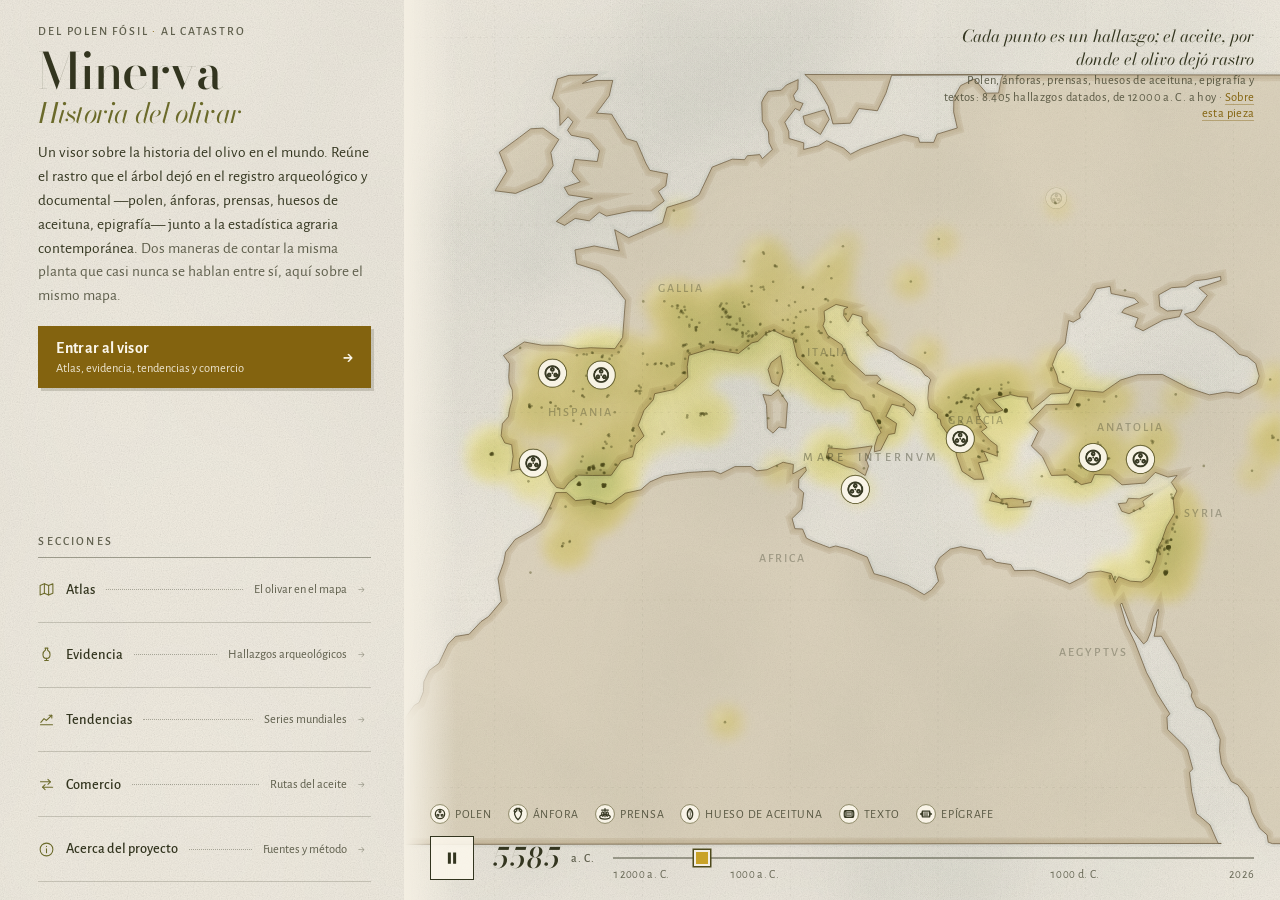
==== commit d5f5ca67: "Update minerva from OneDrive (sprint visores 2026-09) Co-Authored-By: Claude Opus 5 (1M context) <no" ====
--- a/index.html
+++ b/index.html
@@ -120,10 +120,18 @@
   .slider .tk span{position:absolute;transform:translateX(-50%);white-space:nowrap;line-height:1}
   .slider .tk span:first-child{transform:none}
   .slider .tk span:last-child{transform:translateX(-100%)}
-  .hint{margin:0;position:absolute;left:clamp(14px,2vw,30px);bottom:calc(var(--padb) + 58px);font-size:12px;letter-spacing:.08em;
-        text-transform:uppercase;color:var(--faint);white-space:nowrap;opacity:0;transition:opacity .6s ease .3s;pointer-events:none}
+  .hint{margin:0;position:absolute;right:clamp(14px,2vw,30px);bottom:calc(var(--padb) + 58px);font-size:12px;letter-spacing:.08em;
+        text-transform:uppercase;color:var(--faint);white-space:nowrap;opacity:0;transition:opacity .6s ease .3s;pointer-events:none;text-align:right}
   body.done .hint{opacity:1}
   body.touched .hint{opacity:0;transition:opacity .25s ease}
+  @media (max-width:1320px){ .hint{display:none} }
+
+  /* the key: one line, six medallions and their names (not a panel) */
+  .key{margin:0;position:absolute;left:clamp(14px,2vw,30px);bottom:calc(var(--padb) + 58px);display:flex;flex-wrap:wrap;
+       gap:4px 16px;font-size:12px;letter-spacing:.06em;text-transform:uppercase;color:var(--muted);pointer-events:none;
+       max-width:calc(100% - 2 * clamp(14px,2vw,30px))}
+  .key span{display:inline-flex;align-items:center;gap:5px;white-space:nowrap;line-height:1}
+  .scene .key canvas{position:static;inset:auto;width:20px;height:20px;display:block;flex:none}
 
   /* the card that names a glyph */
   .tip{position:fixed;z-index:9;pointer-events:none;max-width:min(260px,76vw);background:rgba(250,246,234,.97);border:1px solid var(--hair2);
@@ -155,6 +163,9 @@
     .strip .slider{grid-column:1 / span 2}
     .clock .yr{font-size:1.5rem}
     .hint{display:none}
+    .key{left:12px;right:12px;bottom:106px;gap:3px 11px;font-size:11px;max-width:none}
+    .scene .key canvas{width:18px;height:18px}
+    .cap{max-width:72%}
     .slider .tk span.mid{display:none}
     .cta-fixed{display:flex;position:fixed;left:0;right:0;bottom:0;z-index:8;margin:0;
                padding:10px 16px calc(10px + env(safe-area-inset-bottom,0px));background:linear-gradient(rgba(243,238,226,0),var(--paper) 40%)}
@@ -233,9 +244,10 @@
     <div class="scene" id="scene">
       <canvas id="c" aria-hidden="true"></canvas>
       <div class="edge" aria-hidden="true"></div>
-      <div class="hit" id="hit" tabindex="0" role="img" aria-label="Mapa del Mediterráneo sobre el que se derrama aceite allí donde hay evidencia arqueológica o documental del olivo, hasta el año seleccionado"></div>
-      <p class="cap" id="cap"><b>El aceite se derrama por donde el olivo dejó rastro</b><span class="only-wide">Polen, ánforas, prensas, huesos de aceituna, epigrafía y textos: 8.405 hallazgos datados, de 12000 a. C. a hoy · </span><a href="visor.html?about=1">Sobre esta pieza</a></p>
+      <div class="hit" id="hit" tabindex="0" role="img" aria-label="Mapa del Mediterráneo con un punto de tinta por cada hallazgo arqueológico o documental del olivo hasta el año seleccionado; el aceite empapa el papel allí donde se acumulan"></div>
+      <p class="cap" id="cap"><b>Cada punto es un hallazgo; el aceite, por donde el olivo dejó rastro</b><span class="only-wide">Polen, ánforas, prensas, huesos de aceituna, epigrafía y textos: 8.405 hallazgos datados, de 12000 a. C. a hoy · </span><a href="visor.html?about=1">Sobre esta pieza</a></p>
       <p class="hint">Arrastra sobre el mapa para recorrer el tiempo</p>
+      <p class="key rise d3" id="key" aria-label="Tipos de evidencia"></p>
       <div class="strip">
         <button class="play" id="play" type="button" aria-label="Reproducir o pausar el recorrido por el tiempo">
           <svg class="ic-play" viewBox="0 0 24 24" aria-hidden="true"><path d="M7 4.5v15l12-7.5z"/></svg>
@@ -314,9 +326,10 @@
 var uNow=0, year=Y0, cursor=0, playing=false, finished=false, intro=true, living=false;
 var reduced=!!(window.matchMedia&&window.matchMedia('(prefers-reduced-motion: reduce)').matches);
 var coarse=!!(window.matchMedia&&window.matchMedia('(pointer:coarse)').matches);
-var DUR=9.0;             /* seconds for the whole rule */
-var GROW=520;            /* ms a drop takes to spread */
+var DUR=11.0;            /* seconds for the whole rule */
+var GROW=2600;           /* ms a drop takes to soak in: slow, like oil on paper */
 var hover=-1;            /* index into FEAT */
+var liveT0=0;            /* when the living state began (the front keeps creeping from then on) */
 
 /* ---------- canvas and layers ---------- */
 var DPR=Math.min(2,window.devicePixelRatio||1);
@@ -325,31 +338,36 @@
   var x=c.getContext('2d'); x.setTransform(DPR,0,0,DPR,0,0); return {c:c,x:x,w:w,h:h}; }
 var Lmap=null,Lnames=null, W=1,H=1, proj, kDeg=1, scale=1;
 var COS=Math.cos(38*Math.PI/180), sx=new Float32Array(NP), sy=new Float32Array(NP);
-var TIERRA=[196,178,140], COSTA=[104,86,58], SOMBRA=[150,124,84], TINTA=[51,53,31], MARWASH=[150,160,150];
+var TIERRA=[198,182,146], COSTA=[104,86,58], SOMBRA=[150,124,84], TINTA=[51,53,31], MARWASH=[150,160,150], DOTINK=[78,74,28];
 
 /* ---------- the oil: a density field, one gaussian drop per find ----------
-   Every find is a drop that spreads over GROW ms. Settled drops live in `dens`;
-   the ones still spreading are re-splatted each frame into `densG` with their
-   current weight. The field is then read as oil: a soaked halo where it is
-   faint, a body whose thickness (log of the density) picks the colour from
-   pale gold through amber to dark olive, a darker meniscus at the rim, and a
-   specular reflection where the dome of the drop tilts toward a light that
-   sits up and to the left. */
+   Every find is a drop that soaks in over GROW ms. Settled drops live in
+   `dens`; the ones still spreading are re-splatted each frame into `densG`
+   with their current weight. The field is blurred (two binomial passes, so
+   the front has no staircase) and read as virgin olive oil on paper: a paler,
+   yellowed halo where the paper is merely damp, and a translucent body whose
+   thickness (log of the density) picks the colour from pale yellow-green
+   through #b9b03a to olive #6f7a1e. It multiplies the map, as a stain would,
+   and never covers it; the only shine is a faint reflection where the film
+   tilts toward a lamp up and to the left. */
 var CELL=4,gw=1,gh=1,dens=null,densG=null,nmul=null,ph=null,sn1=null,sn2=null,Tf=null,Ef=null,Hf=null,Hg=null,Df=null,Db=null;
 var fcv=null,fctx=null,fimg=null,fdat=null,gcv=null,gctx=null,gimg=null,gdat=null,fbl=null,fbx=null,gbl=null,gbx=null,KR=5,kern=null;
-var AMP=0.8, H0=0.29, E0=0.36, E1=0.54, DMAX=130, LOGD=Math.log1p(DMAX);
-var LX=-0.58,LY=-0.60,LZ=0.55, KH=13.0;
+/* thresholds on the density: below H0 dry paper, H0..E0 the damp halo, from E0 the oil; DMAX is the density that reads as thickest */
+var AMP=0.8, H0=0.09, E0=0.20, E1=0.52, DMAX=90, LOGD=Math.log1p(DMAX);
+var A0=0.24, A1=0.30;    /* body opacity, thin -> thick (0.24 -> 0.54): the coast reads through */
+var LX=-0.58,LY=-0.60,LZ=0.55, KH=6.0;
 var blurOK=(function(){ var t=document.createElement('canvas').getContext('2d'); t.filter='blur(2px)'; return t.filter!=='none'; })();
 var SINT=new Float32Array(256); for(var si=0;si<256;si++) SINT[si]=Math.sin(si/256*TAU);
 var LUT=new Uint8ClampedArray(256*3);
 (function(){
-  var stops=[[0,[242,212,104]],[0.18,[228,182,52]],[0.38,[206,156,30]],[0.62,[158,132,34]],[0.84,[112,100,30]],[1,[84,78,24]]];
+  /* multiplied over the paper these land near #b9b03a in the thin body and #6f7a1e where it is thickest */
+  var stops=[[0,[236,224,96]],[0.25,[206,194,44]],[0.5,[168,172,30]],[0.78,[120,140,22]],[1,[92,124,16]]];
   for(var t=0;t<256;t++){ var v=t/255, a=stops[0], b=stops[1];
     for(var s=0;s<stops.length-1;s++) if(v>=stops[s][0]&&v<=stops[s+1][0]){ a=stops[s]; b=stops[s+1]; break; }
     var f=(b[0]===a[0])?0:(v-a[0])/(b[0]-a[0]);
     LUT[t*3]=a[1][0]+(b[1][0]-a[1][0])*f; LUT[t*3+1]=a[1][1]+(b[1][1]-a[1][1])*f; LUT[t*3+2]=a[1][2]+(b[1][2]-a[1][2])*f; }
 })();
-var HALO=[240,222,160];
+var HALO=[240,226,130], HALOA=0.26;
 function buildField(){
   CELL=Math.max(3,Math.min(5,Math.round(W/250)));
   gw=Math.ceil(W/CELL)+2; gh=Math.ceil(H/CELL)+2;
@@ -361,11 +379,11 @@
   for(var y=0;y<gh;y++) for(var x=0;x<gw;x++){ var q=y*gw+x;
     /* lobes, not fuzz: low-frequency noise gives the front a rounded, wandering edge */
     var nn=0.7*noise2(x*0.055*sc+5,y*0.055*sc+9)+0.3*noise2(x*0.13*sc+31,y*0.13*sc+17);
-    nmul[q]=0.80+0.40*nn;
+    nmul[q]=0.86+0.28*nn;
     ph[q]=hash2(x+977,y+311)*256;
     sn1[q]=noise2(x*0.028*sc+11,y*0.028*sc+7)*2-1;
     sn2[q]=noise2(x*0.028*sc+91,y*0.028*sc+53)*2-1; }
-  var sig=Math.max(1.5,8.5/CELL); KR=Math.max(3,Math.round(sig*2.5));
+  var sig=Math.max(1.8,11/CELL); KR=Math.max(4,Math.round(sig*2.5));
   var kw=KR*2+1; kern=new Float32Array(kw*kw);
   for(var ky=-KR;ky<=KR;ky++) for(var kx=-KR;kx<=KR;kx++) kern[(ky+KR)*kw+(kx+KR)]=AMP*Math.exp(-(kx*kx+ky*ky)/(2*sig*sig));
   fcv=document.createElement('canvas'); fcv.width=gw; fcv.height=gh; fctx=fcv.getContext('2d'); fimg=fctx.createImageData(gw,gh); fdat=fimg.data;
@@ -386,10 +404,20 @@
 function updateGrow(now){
   if(!grow.length) return false;
   while(grow.length&&now-grow[0].t>=GROW){ splat(dens,grow[0].i,1); settled++; grow.shift(); }
-  while(grow.length>700){ splat(dens,grow[0].i,1); settled++; grow.shift(); }
+  while(grow.length>1200){ splat(dens,grow[0].i,1); settled++; grow.shift(); }
   densG.fill(0);
-  for(var g=0;g<grow.length;g++){ var w=ss((now-grow[g].t)/GROW); w=w*w; splat(densG,grow[g].i,w); }
+  /* the soak: quick at first, then slowing as it nears its rim (ease-out) */
+  for(var g=0;g<grow.length;g++){ var k=(now-grow[g].t)/GROW; if(k<0) k=0; if(k>1) k=1; var w=1-(1-k)*(1-k)*(1-k); splat(densG,grow[g].i,w); }
   return true;
+}
+/* separable binomial [1 4 6 4 1]/16 over the field, edges clamped: one pass is a gaussian of one cell */
+function blur5(A,B){
+  var x,y,q,ro,m2,m1,p1,p2;
+  for(y=0;y<gh;y++){ ro=y*gw;
+    for(x=0;x<gw;x++){ q=ro+x;
+      B[q]=(A[x>1?q-2:ro]+4*A[x>0?q-1:ro]+6*A[q]+4*A[x<gw-1?q+1:ro+gw-1]+A[x<gw-2?q+2:ro+gw-1])*0.0625; } }
+  for(y=0;y<gh;y++){ m2=(y>1?y-2:0)*gw; m1=(y>0?y-1:0)*gw; ro=y*gw; p1=(y<gh-1?y+1:gh-1)*gw; p2=(y<gh-2?y+2:gh-1)*gw;
+    for(x=0;x<gw;x++) A[ro+x]=(B[m2+x]+4*B[m1+x]+6*B[ro+x]+4*B[p1+x]+B[p2+x])*0.0625; }
 }
 function setCursor(target,now,quick){
   target=Math.max(0,Math.min(NP,target));
@@ -408,71 +436,65 @@
 function paintOil(now){
   oilDirty=false; compDirty=true;
   var n=gw*gh,q,d,x,y;
-  var wob=living&&!reduced, tt=now*0.001, cs=Math.cos(tt*0.09), sn=Math.sin(tt*0.09), br=1+0.025*Math.sin(tt*0.45), wt=tt*0.55*256/TAU;
-  /* pass 0: the raw field, with its lobed edge and, once the act is over, a slow breath */
+  var wob=living&&!reduced, tt=now*0.001, cs=Math.cos(tt*0.07), sn=Math.sin(tt*0.07);
+  /* a slow breath (±3 %, 22 s) and, once the act is over, a creep: the thresholds sink by a tenth over
+     a minute or two, so the front keeps advancing without ever being seen to move */
+  var br=1+0.03*Math.sin(tt*0.28), wt=tt*0.35*256/TAU;
+  var creep=(living&&liveT0)?1-0.11*(1-Math.exp(-(now-liveT0)*0.001/55)):1;
+  var h0=H0*creep, e0=E0*creep, e1=E1*creep, ihe=1/(e0-h0), iee=1/(e1-e0);
+  /* pass 0: the raw field with its lobed edge */
   for(q=0;q<n;q++){
     d=(dens[q]+densG[q]);
-    if(d<=0.02){ Df[q]=0; continue; }
-    d*=nmul[q]*br; if(wob) d*=1+0.045*SINT[(wt+ph[q])&255];
+    if(d<=0.01){ Df[q]=0; continue; }
+    d*=nmul[q]*br; if(wob) d*=1+0.035*SINT[(wt+ph[q])&255];
     Df[q]=d;
   }
-  /* a light separable smoothing: liquid has no grain inside */
-  for(y=0;y<gh;y++){ var ro=y*gw; Db[ro]=Df[ro]; Db[ro+gw-1]=Df[ro+gw-1];
-    for(x=1;x<gw-1;x++){ q=ro+x; Db[q]=0.25*Df[q-1]+0.5*Df[q]+0.25*Df[q+1]; } }
-  for(x=0;x<gw;x++){ Df[x]=Db[x]; Df[(gh-1)*gw+x]=Db[(gh-1)*gw+x];
-    for(y=1;y<gh-1;y++){ q=y*gw+x; Df[q]=0.25*Db[q-gw]+0.5*Db[q]+0.25*Db[q+gw]; } }
-  /* pass 1: halo, edge, thickness and the height of the dome */
+  /* two binomial passes each way: a gaussian of about 1.4 cells, no grain inside and no staircase at the rim */
+  blur5(Df,Db); blur5(Df,Db);
+  /* pass 1: halo, edge, thickness and the height of the film */
   for(q=0;q<n;q++){
     d=Df[q];
-    if(d<H0){ Tf[q]=0; Ef[q]=0; Hf[q]=0; Hg[q]=0; continue; }
-    Hf[q]=ss((d-H0)/(E0-H0));
-    if(d<E0){ Tf[q]=0; Ef[q]=0; Hg[q]=0; continue; }
-    var e=ss((d-E0)/(E1-E0)); Ef[q]=e;
-    var T=Math.log1p(d-E0)/LOGD; if(T>1) T=1; Tf[q]=T;
-    Hg[q]=e*(0.55+0.45*T);
-  }
-  /* pass 2: colour by thickness, a darker meniscus at the rim, the reflection where the dome tilts to the light */
+    if(d<h0){ Tf[q]=0; Ef[q]=0; Hf[q]=0; Hg[q]=0; continue; }
+    Hf[q]=ss((d-h0)*ihe);
+    if(d<e0){ Tf[q]=0; Ef[q]=0; Hg[q]=0; continue; }
+    var e=ss((d-e0)*iee); Ef[q]=e;
+    var T=Math.log1p(d-e0)/LOGD; if(T>1) T=1; Tf[q]=T;
+    Hg[q]=e*(0.4+0.6*T);
+  }
+  /* pass 2: colour by thickness, a barely darker wet edge, a faint reflection where the film tilts to the lamp */
   var idx=0;
   for(y=0;y<gh;y++) for(x=0;x<gw;x++,idx++){
-    var T2=Tf[idx], hf=Hf[idx], o=idx*4;
-    if(T2<=0){
+    var e2=Ef[idx], hf=Hf[idx], o=idx*4;
+    if(e2<=0){
       if(hf<=0){ fdat[o+3]=0; gdat[o+3]=0; continue; }
-      fdat[o]=HALO[0]; fdat[o+1]=HALO[1]; fdat[o+2]=HALO[2]; fdat[o+3]=(hf*0.34*255)|0; gdat[o+3]=0; continue;
+      fdat[o]=HALO[0]; fdat[o+1]=HALO[1]; fdat[o+2]=HALO[2]; fdat[o+3]=(hf*HALOA*255)|0; gdat[o+3]=0; continue;
     }
-    var e2=Ef[idx];
-    /* the rim: a steep little dome whose flank facing the lamp catches a hard reflection */
+    var T2=Tf[idx];
     var gx=(x>0&&x<gw-1)?(Hg[idx+1]-Hg[idx-1])*0.5:0, gy=(y>0&&y<gh-1)?(Hg[idx+gw]-Hg[idx-gw])*0.5:0;
     var nx=-gx*KH, ny=-gy*KH, inv=1/Math.sqrt(nx*nx+ny*ny+1);
     var ndl=(nx*LX+ny*LY+LZ)*inv;
-    var spec=ndl>0.58?(ndl-0.58)/0.42:0; spec=spec*spec;
-    /* the flank that turns away from the lamp falls into shade: that is what makes the drop stand up */
-    var away=ndl<0.50?(0.50-ndl)/0.50:0; away=away*e2;
-    /* the body: a broad, soft sheen along the lit side of every pool */
-    var bx=(x>1&&x<gw-2)?(Hg[idx+2]-Hg[idx-2])*0.25:gx, by=(y>1&&y<gh-2)?(Hg[idx+2*gw]-Hg[idx-2*gw])*0.25:gy;
-    var mx2=-bx*KH*0.7, my2=-by*KH*0.7, inv2=1/Math.sqrt(mx2*mx2+my2*my2+1);
-    var nd2=(mx2*LX+my2*LY+LZ)*inv2;
-    var bloom=nd2>0.60?(nd2-0.60)/0.40:0; bloom=bloom*bloom*0.18;
-    var shn=sn1[idx]*cs+sn2[idx]*sn; shn=ss((shn+0.05)/0.8); shn=shn*shn*0.13*(0.3+0.7*T2);
-    var rim=e2*(1-e2)*4; rim=rim*(0.5+0.5*(1-T2));
+    var spec=ndl>0.66?(ndl-0.66)/0.34:0; spec=spec*spec;
+    var shn=sn1[idx]*cs+sn2[idx]*sn; shn=ss((shn+0.05)/0.8); shn=shn*shn*0.07*(0.3+0.7*T2);
+    var rim=e2*(1-e2)*4;
     var li=(T2*255)|0, r=LUT[li*3], g=LUT[li*3+1], b=LUT[li*3+2];
-    var dk=(1-0.46*rim)*(1-0.22*away); r*=dk; g*=dk; b*=dk;
-    var ab=e2*(0.58+0.28*T2+0.16*rim+0.08*away); if(ab>0.88) ab=0.88;
-    var ah=hf*0.34*(1-ab), at=ab+ah;
+    var dk=1-0.09*rim; r*=dk; g*=dk; b*=dk;
+    var ab=e2*(A0+A1*T2);
+    var ah=hf*HALOA*(1-ab), at=ab+ah;
     if(at>0){ var k1=ab/at, k2=ah/at; r=r*k1+HALO[0]*k2; g=g*k1+HALO[1]*k2; b=b*k1+HALO[2]*k2; }
     fdat[o]=r; fdat[o+1]=g; fdat[o+2]=b; fdat[o+3]=(at*255)|0;
-    var ga=spec*(0.5+0.5*e2)*0.95+bloom*(0.5+0.5*e2)+shn*e2; if(ga>1) ga=1;
+    var ga=(spec*0.5+shn)*e2; if(ga>1) ga=1;
     gdat[o+3]=(ga*255)|0;
   }
   fctx.putImageData(fimg,0,0); gctx.putImageData(gimg,0,0);
 }
 
-/* ---------- glyphs: six kinds of evidence drawn as small medallions ---------- */
-var GS=44, sprites={};
+/* ---------- glyphs: six kinds of evidence drawn as medallions ---------- */
+var GS=56, sprites={};
 function drawGlyph(g,kind,S){
   var m=S/2,u=S*0.27; g.save(); g.translate(m,m);
-  g.fillStyle='rgba(250,246,234,0.93)'; g.beginPath(); g.arc(0,0,S*0.47,0,TAU); g.fill();
-  g.strokeStyle='rgba(51,53,31,0.5)'; g.lineWidth=S*0.03; g.stroke();
-  g.strokeStyle='rgba(51,53,31,0.96)'; g.fillStyle='rgba(51,53,31,0.96)'; g.lineWidth=S*0.055; g.lineCap='round'; g.lineJoin='round';
+  g.fillStyle='rgba(250,246,234,0.95)'; g.beginPath(); g.arc(0,0,S*0.47,0,TAU); g.fill();
+  g.strokeStyle='rgba(78,74,28,0.8)'; g.lineWidth=S*0.036; g.stroke();
+  g.strokeStyle='rgba(51,53,31,0.97)'; g.fillStyle='rgba(51,53,31,0.97)'; g.lineWidth=S*0.064; g.lineCap='round'; g.lineJoin='round';
   if(kind==='pollen'){
     g.beginPath(); g.arc(0,0,u*0.86,0,TAU); g.stroke();
     for(var k=0;k<3;k++){ var a=k*TAU/3-Math.PI/2; g.beginPath(); g.arc(Math.cos(a)*u*0.46,Math.sin(a)*u*0.46,u*0.17,0,TAU); g.stroke(); }
@@ -505,28 +527,64 @@
   g.restore();
 }
 GLYPH_KINDS.forEach(function(kd){ var c=document.createElement('canvas'); c.width=c.height=Math.round(GS*DPR); var g=c.getContext('2d'); g.setTransform(DPR,0,0,DPR,0,0); drawGlyph(g,kd,GS); sprites[kd]=c; });
-
-/* which finds float as glyphs: a few of each kind, spread over the map and over time */
-var FEAT=[], GSZ=22;
+/* the key: the same six medallions, drawn once, with their names */
+var KEY_LABEL={pollen:'Polen',amphora:'Ánfora',olive_press:'Prensa',macroremains:'Hueso de aceituna',literary:'Texto',epigraphy:'Epígrafe'};
+(function(){
+  var el=$('key'); if(!el) return; var h='';
+  GLYPH_KINDS.forEach(function(kd){ h+='<span><canvas data-k="'+kd+'"></canvas>'+KEY_LABEL[kd]+'</span>'; });
+  el.innerHTML=h;
+  var cs=el.querySelectorAll('canvas');
+  for(var c=0;c<cs.length;c++){ var cv=cs[c], KS=20; cv.width=cv.height=Math.round(KS*DPR); var g=cv.getContext('2d'); g.setTransform(DPR,0,0,DPR,0,0); drawGlyph(g,cv.getAttribute('data-k'),KS); }
+})();
+
+/* ---------- every find is a dot of olive ink; the dots are drawn once and kept ---------- */
+var Ldots=null, dotsDrawn=0, dotsInComp=0, DOTR=1.3;
+function drawDots(g,a,b){
+  g.fillStyle=rgba(DOTINK,0.44);
+  for(var i=a;i<b;i++){ var jx=(hash2(i,3)-0.5)*2.6, jy=(hash2(i,5)-0.5)*2.6; g.beginPath(); g.arc(sx[i]+jx,sy[i]+jy,DOTR,0,TAU); g.fill(); }
+}
+/* the sheet of dots follows the cursor; a retreat redraws it from the start */
+function updateDots(){
+  if(cursor===dotsDrawn) return;
+  if(cursor>dotsDrawn) drawDots(Ldots.x,dotsDrawn,cursor); else { Ldots.x.clearRect(0,0,W,H); drawDots(Ldots.x,0,cursor); }
+  dotsDrawn=cursor;
+}
+
+/* which finds float as glyphs: the six kinds take turns, each drawing from its own fixed shuffle of named
+   sites, and a glyph is kept only if it sits at least minSep from every glyph already placed — so the
+   medallions are many, of every kind, and never pile up */
+var FEAT=[], GSZ=30;
 function goodName(i){ var s=SITES[pS[i]]||''; return s.length>1&&s.length<=30&&s.indexOf('…')<0&&!/^PBDB|^Pollen|^Chronolog|data|sample|core|profile/i.test(s); }
 function pickFeatured(){
   FEAT=[];
-  var want=coarse||W<560?22:Math.min(54,Math.round(W*H/17000)), minSep=coarse?52:64, sep2=minSep*minSep;
-  var perKind=Math.ceil(want/6)+2, perSlice=Math.ceil(want/8)+1, nK={}, nS=new Int32Array(8);
+  var want=coarse||W<560?34:Math.min(120,Math.round(W*H/8200)), minSep=coarse?38:44, sep2=minSep*minSep;
+  var perKind=Math.ceil(want/6)+3, nK={}, ptr={}, cand={}, k, kd;
   var pad=GSZ, labels=E.places.map(function(pl){ return proj(pl[1],pl[2]); });
+  var botKeep=coarse?150:104, capY=coarse?72:112, capX=coarse?0.36:0.5;
   function onLabel(x,y){ for(var l=0;l<labels.length;l++){ if(Math.abs(x-labels[l][0])<(l===0?90:52)&&Math.abs(y-labels[l][1])<18) return true; } return false; }
-  for(var i=0;i<NP&&FEAT.length<want;i++){
-    var kd=TY[pT[i]].k; if(!GLYPH_LABEL[kd]) continue;
+  for(k=0;k<GLYPH_KINDS.length;k++){ cand[GLYPH_KINDS[k]]=[]; nK[GLYPH_KINDS[k]]=0; ptr[GLYPH_KINDS[k]]=0; }
+  for(var i=0;i<NP;i++){
+    kd=TY[pT[i]].k; if(!cand[kd]) continue;
     if(!goodName(i)) continue;
-    if(sx[i]<pad||sy[i]<pad+40||sx[i]>W-pad||sy[i]>H-pad-70) continue;
+    if(sx[i]<pad||sy[i]<pad+12||sx[i]>W-pad||sy[i]>H-pad-botKeep) continue;
+    if(sy[i]<capY&&sx[i]>W*capX) continue;
     if(onLabel(sx[i],sy[i])) continue;
-    var sl=Math.min(7,Math.floor(tpos(pY0[i])*8));
-    if((nK[kd]||0)>=perKind||nS[sl]>=perSlice) continue;
-    var ok=true; for(var f=0;f<FEAT.length;f++){ var dx=sx[i]-FEAT[f].x, dy=sy[i]-FEAT[f].y; if(dx*dx+dy*dy<sep2){ ok=false; break; } }
-    if(!ok) continue;
-    nK[kd]=(nK[kd]||0)+1; nS[sl]++;
-    FEAT.push({i:i,x:sx[i],y:sy[i],k:kd,born:-1,phase:hash2(i,7)*TAU});
-  }
+    cand[kd].push(i);
+  }
+  var rnd=mulberry(SEED+5);
+  for(k=0;k<GLYPH_KINDS.length;k++){ var a=cand[GLYPH_KINDS[k]]; for(var j=a.length-1;j>0;j--){ var r=(rnd()*(j+1))|0, t=a[j]; a[j]=a[r]; a[r]=t; } }
+  var progress=true;
+  while(FEAT.length<want&&progress){
+    progress=false;
+    for(k=0;k<GLYPH_KINDS.length&&FEAT.length<want;k++){ kd=GLYPH_KINDS[k]; var c=cand[kd];
+      if(nK[kd]>=perKind) continue;
+      while(ptr[kd]<c.length){ var i2=c[ptr[kd]++], ok=true;
+        for(var f=0;f<FEAT.length;f++){ var dx=sx[i2]-FEAT[f].x, dy=sy[i2]-FEAT[f].y; if(dx*dx+dy*dy<sep2){ ok=false; break; } }
+        if(ok){ nK[kd]++; FEAT.push({i:i2,x:sx[i2],y:sy[i2],k:kd,born:-1,phase:hash2(i2,7)*TAU}); progress=true; break; }
+      }
+    }
+  }
+  FEAT.sort(function(p,q){ return p.i-q.i; });
 }
 
 /* ---------- layout ---------- */
@@ -541,8 +599,8 @@
   var mx=W/2, my=H/2; kDeg=k;
   proj=function(lon,lat){ return [mx+(lon-cLon)*COS*k, my-(lat-cLat)*k]; };
   for(var j=0;j<NP;j++){ sx[j]=mx+(pLo[j]-cLon)*COS*k; sy[j]=my-(pLa[j]-cLat)*k; }
-  scale=Math.min(1.4,Math.max(0.6,W/900)); GSZ=coarse||W<560?19:22;
-  Lmap=offs(W,H); Lnames=offs(W,H); Lcomp=offs(W,H); compDirty=true;
+  scale=Math.min(1.4,Math.max(0.6,W/900)); GSZ=coarse||W<560?24:30; DOTR=coarse||W<560?1.15:1.3;
+  Lmap=offs(W,H); Lnames=offs(W,H); Lcomp=offs(W,H); Ldots=offs(W,H); dotsDrawn=0; dotsInComp=0; compDirty=true;
   buildField(); renderMap(); pickFeatured();
   var keep=cursor; cursor=0; settled=0; grow.length=0; setCursor(keep,performance.now(),true); settleAll(); oilDirty=true;
 }
@@ -599,21 +657,35 @@
 function compose(now){
   composeQueued=false;
   if(oilDirty||(living&&!reduced&&frames%3===0)) paintOil(now);
+  /* the dot sheet joins the cached plate whenever the oil is repainted; dots that arrive between two
+     repaints are drawn straight on the screen until then (a retreat, or a long backlog, forces a recompose) */
+  var dPrev=dotsDrawn; updateDots();
+  if(dotsDrawn<dPrev||dotsDrawn-dotsInComp>600) compDirty=true;
   if(compDirty){
-    /* map + oil + reflection + names are cached; only the glyphs move every frame */
+    /* map + oil + reflection + dots + names are cached; only rings and glyphs go on top every frame */
     compDirty=false; var C=Lcomp.x;
     C.clearRect(0,0,W,H); C.drawImage(Lmap.c,0,0,W,H);
     /* the softening is done on the small field canvases (a few hundred px), never on the screen-size plate */
     var fb=fcv, gb=gcv;
-    if(blurOK){ fbx.clearRect(0,0,gw,gh); fbx.filter='blur(0.55px)'; fbx.drawImage(fcv,0,0); fbx.filter='none'; fb=fbl;
-                gbx.clearRect(0,0,gw,gh); gbx.filter='blur(0.4px)'; gbx.drawImage(gcv,0,0); gbx.filter='none'; gb=gbl; }
+    if(blurOK){ fbx.clearRect(0,0,gw,gh); fbx.filter='blur(0.9px)'; fbx.drawImage(fcv,0,0); fbx.filter='none'; fb=fbl;
+                gbx.clearRect(0,0,gw,gh); gbx.filter='blur(0.8px)'; gbx.drawImage(gcv,0,0); gbx.filter='none'; gb=gbl; }
     C.save(); C.globalCompositeOperation='multiply'; C.imageSmoothingEnabled=true; C.imageSmoothingQuality='high';
     C.drawImage(fb,-CELL,-CELL,gw*CELL,gh*CELL); C.restore();
     C.save(); C.imageSmoothingEnabled=true; C.imageSmoothingQuality='high'; C.drawImage(gb,-CELL,-CELL,gw*CELL,gh*CELL); C.restore();
+    C.drawImage(Ldots.c,0,0,W,H);
     C.drawImage(Lnames.c,0,0,W,H);
+    dotsInComp=dotsDrawn;
   }
   X.clearRect(0,0,W,H);
   X.drawImage(Lcomp.c,0,0,W,H);
+  if(dotsDrawn>dotsInComp) drawDots(X,dotsInComp,dotsDrawn);
+  /* the newest finds land as a ring of ink that closes onto its dot */
+  if(grow.length&&!reduced){
+    X.strokeStyle=rgba(DOTINK,1); X.lineWidth=1; var cnt=0;
+    for(var gi=grow.length-1;gi>=0&&cnt<160;gi--,cnt++){ var age=now-grow[gi].t; if(age>700||age<0) break; var kk=age/700;
+      X.globalAlpha=(1-kk)*0.75; X.beginPath(); X.arc(sx[grow[gi].i],sy[grow[gi].i],1.5+7*(1-kk)*(1-kk),0,TAU); X.stroke(); }
+    X.globalAlpha=1;
+  }
   /* the glyphs */
   var tt=now*0.001;
   for(var f=0;f<FEAT.length;f++){ var F=FEAT[f];
@@ -658,8 +730,9 @@
   if(playing||living||grow.length){ if(!raf) raf=requestAnimationFrame(frame); }
 }
 function startPlay(){ if(uNow>=1){ uNow=0; setU(0); } playing=true; tPrev=0; body.classList.add('playing'); if(!raf) raf=requestAnimationFrame(frame); }
-function stopPlay(){ playing=false; intro=false; body.classList.remove('playing'); if(!finished&&uNow>=1){ finished=true; body.classList.add('done'); window.__done=true; } if(!reduced){ living=true; if(!raf) raf=requestAnimationFrame(frame); } }
-function interrupt(){ if(playing) stopPlay(); intro=false; body.classList.add('touched'); if(!reduced){ living=true; if(!raf) raf=requestAnimationFrame(frame); } }
+function goLive(){ if(reduced) return; if(!living){ living=true; liveT0=performance.now(); } if(!raf) raf=requestAnimationFrame(frame); }
+function stopPlay(){ playing=false; intro=false; body.classList.remove('playing'); if(!finished&&uNow>=1){ finished=true; body.classList.add('done'); window.__done=true; } goLive(); }
+function interrupt(){ if(playing) stopPlay(); intro=false; body.classList.add('touched'); goLive(); }
 $('play').addEventListener('click',function(){ body.classList.add('touched'); intro=false; if(playing) stopPlay(); else startPlay(); });
 rangeEl.addEventListener('input',function(){ interrupt(); setU(+rangeEl.value/2000,true); });
 document.addEventListener('keydown',function(e){
@@ -734,7 +807,9 @@
 
 /* ---------- go ---------- */
 window.__at=function(f){ var r=sceneEl.getBoundingClientRect(), F=FEAT[f]; return F?{x:r.left+F.x,y:r.top+F.y,vis:F.i<cursor,t:F.k,site:SITES[pS[F.i]],y0:pY0[F.i]}:null; };
-window.__probe=function(){ return {done:finished,playing:playing,living:living,year:Math.round(year),cursor:cursor,settled:settled,growing:grow.length,np:NP,fps:window.__fps,cell:CELL,gw:gw,gh:gh,feat:FEAT.length,hover:hover,W:W,H:H}; };
+window.__proj=function(lon,lat){ var r=sceneEl.getBoundingClientRect(), q=proj(lon,lat); return [r.left+q[0],r.top+q[1]]; };
+window.__probe=function(){ var vis=0; for(var f=0;f<FEAT.length;f++) if(FEAT[f].i<cursor) vis++; var byK={}; for(f=0;f<FEAT.length;f++) byK[FEAT[f].k]=(byK[FEAT[f].k]||0)+1;
+  return {done:finished,playing:playing,living:living,year:Math.round(year),cursor:cursor,settled:settled,growing:grow.length,np:NP,dots:dotsDrawn,fps:window.__fps,cell:CELL,gw:gw,gh:gh,feat:FEAT.length,featVis:vis,featByKind:byK,gsz:GSZ,hover:hover,W:W,H:H}; };
 relayout(); readouts();
 if(reduced){ intro=false; setU(1,true); settleAll(); finished=true; body.classList.add('done'); window.__done=true; schedule(); }
 else { setU(0); schedule(); setTimeout(function(){ if(intro&&!playing) startPlay(); },700); }
